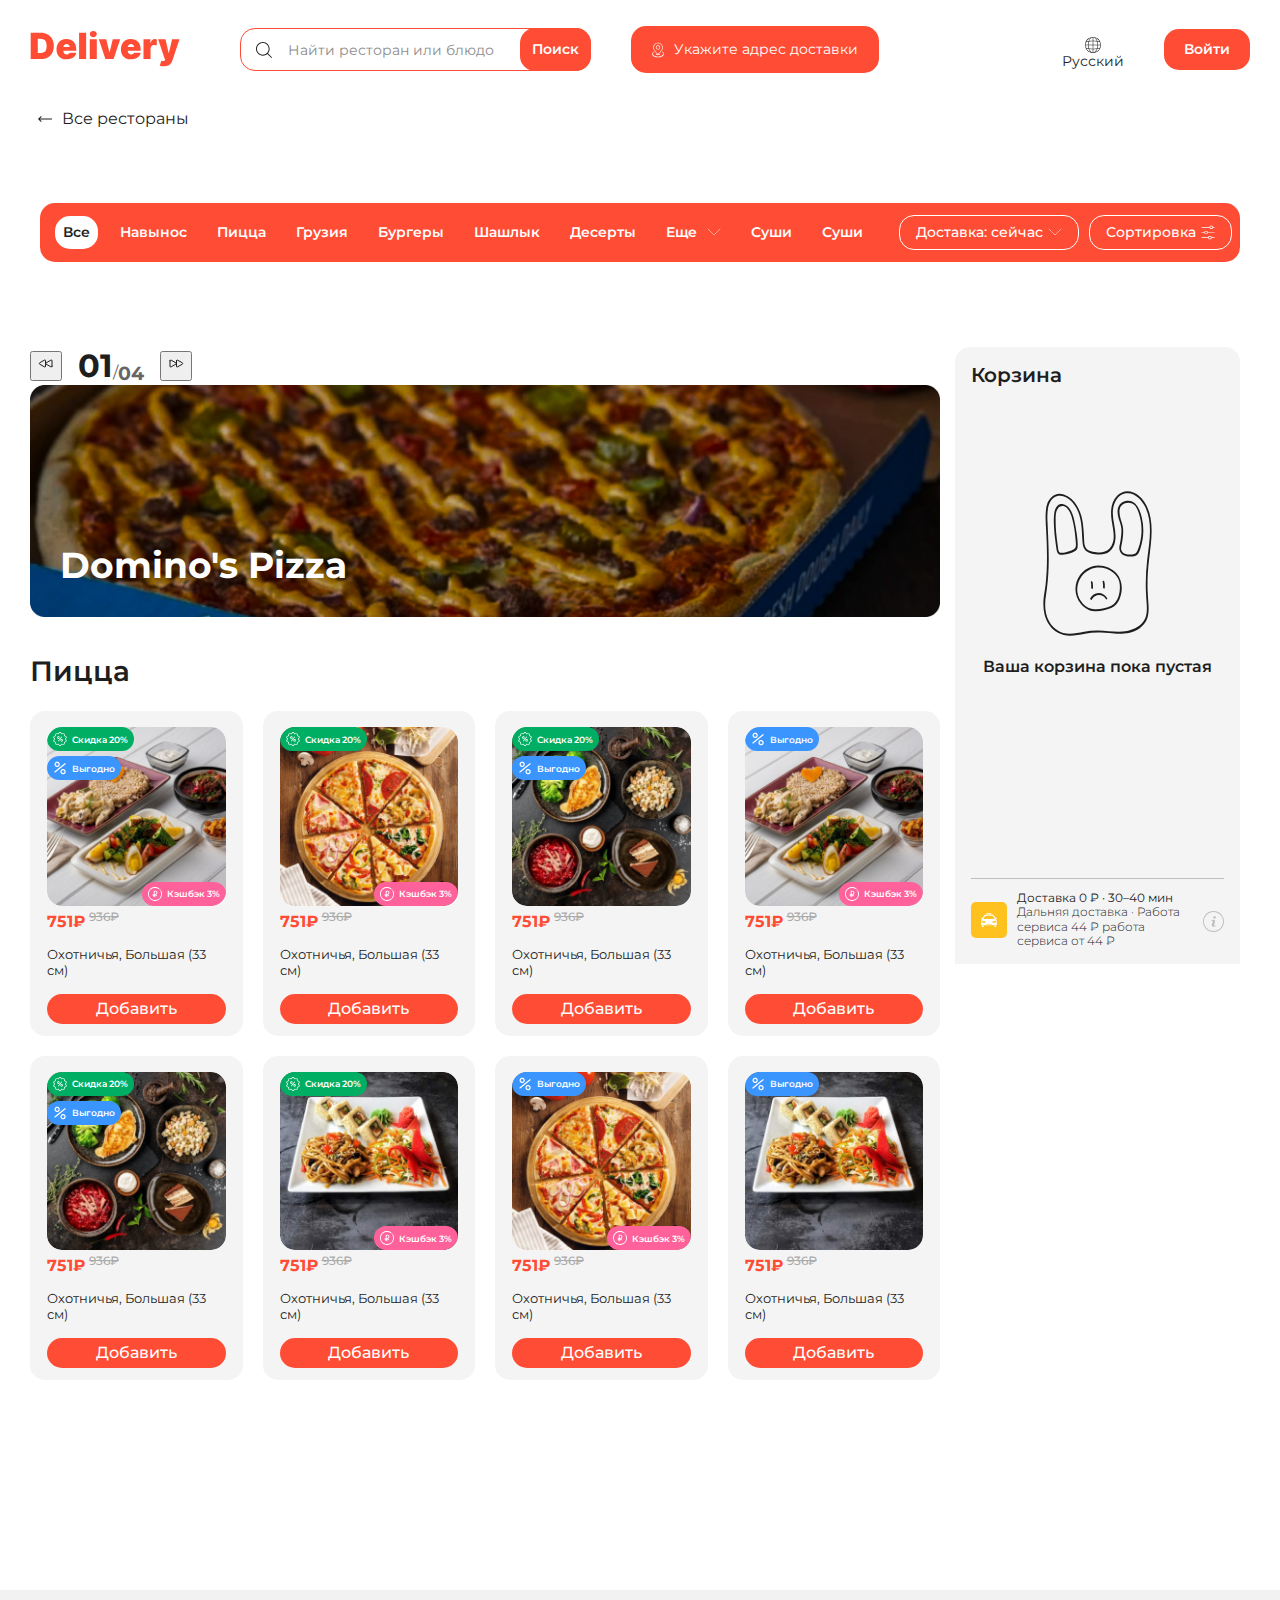
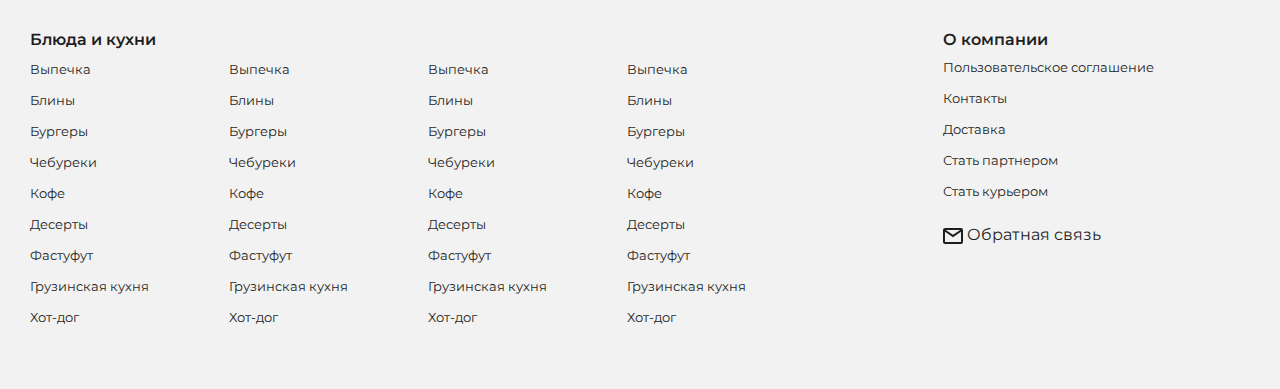
==== products.html @ c87b7723 "initial commit" ====
<!DOCTYPE html>
<html lang="en">

<head>
	<link rel="stylesheet" type="text/css" href="css/normalize.css" media="screen">
	<link rel="stylesheet" type="text/css" href="css/grid.css" media="screen">
	<link rel="stylesheet" type="text/css" href="css/swiper-bundle.min.css" media="screen">
	<link rel="stylesheet" type="text/css" href="css/style.css" media="screen">
	<meta name="viewport" content="width=device-width, initial-scale=1.0">
	<meta charset="UTF-8">
	<title>Delivery</title>
</head>

<body>
	<!-- add-modal start -->
	<div class="add-modal pf">
		<div class="modal-wrap pr">
			<button type="button" class="modal-close pa">
				<img src="./images/clode-modal.svg" alt="">
			</button>
			<div class="df media-modal">
				<!-- modal-left -->
				<div class="modal-left mr15">
					<div class="modal-img">
						<img src="./images/modal-pizza.png" alt="">
					</div>
				</div>
				<!-- modal-right -->
				<div class="modal-right pr">
					<div class="modal-about">
						<h5 class="fw600 fs24">Пицца Четыре сыра</h5>
						<p class="fw400 fs14">Состав: Тесто (20х30 см), сливочный соус, моцарелла, сыр с плесенью,
							чеддер,
							пармезан</p>
					</div>
					<div class="pizza-tools mt15">
						<div class="tool-series">
							<h5 class="fw400 fs14 db mb5 mt15">Размер</h5>
							<div class="tool size-tool df ai-center">
								<button class="fw400 fs14 size-click" type="button">Маленькая</button>
								<button class="fw400 fs14" type="button">Средняя</button>
								<button class="fw400 fs14" type="button">Большая</button>
							</div>
						</div>
						<div class="tool-series dough-series">
							<h5 class="fw400 fs14 db mt15">Тесто</h5>
							<div class="tool dough-tool df ai-center">
								<button class="fw400 fs14 dough-click" type="button">Традиционное</button>
								<button class="fw400 fs14" type="button">Тонкое</button>
							</div>
						</div>
						<div class="modal-price mt15">
							<h5 class="fw400 fs14 db mb5 mt15">Добавить по вкусу</h5>
							<div class="price-tools df jc-between">
								<div class="price-card price-card-click df ai-center jc-center">
									<h6 class="fw400 fs12 tac">Моцарелла</h6>
									<div class="price-count df ai-center jc-between">
										<div class="conunt-number df ai-center jc-between">
											<span class="db ai-center fw400 fs20">&minus;</span> <span
												class="db mr15 ml15 fs12 fw400">2</span> <span class="db ai-center fw400 fs20">&plus;</span>
										</div>
										<h5 class="price fw600 fs14">158₽</h5>
									</div>
								</div>
								<div class="price-card df ai-center jc-center">
									<h6 class="fw400 fs12 tac">Свежая пекинская капуста</h6>
									<h5 class="price fw600 tac fs14">158₽</h5>
								</div>
								<div class="price-card df ai-center jc-center">
									<h6 class="fw400 fs12 tac">Цыпленок</h6>
									<h5 class="price fw600 tac fs14">79₽</h5>
								</div>
								<div class="price-card df ai-center jc-center">
									<h6 class="fw400 fs12 tac">Ветчина</h6>
									<div class="price-count df ai-center jc-between">
										<div class="conunt-number df ai-center jc-between">
											<span class="db ai-center fw400 fs20">&minus;</span> <span
												class="db mr15 ml15 fs12 fw400">2</span> <span class="db ai-center fw400 fs20">&plus;</span>
										</div>
										<h5 class="price fw600 fs14">158₽</h5>
									</div>
								</div>
								<div class="price-card df ai-center jc-center">
									<h6 class="fw400 fs12 tac">Свежая пекинская капуста</h6>
									<h5 class="price fw600 tac fs14">158₽</h5>
								</div>
								<div class="price-card df ai-center jc-center">
									<h6 class="fw400 fs12 tac">Цыпленок</h6>
									<h5 class="price fw600 tac fs14">79₽</h5>
								</div>
								<div class="price-card df ai-center jc-center">
									<h6 class="fw400 fs12 tac">Моцарелла</h6>
									<div class="price-count df ai-center jc-between">
										<div class="conunt-number df ai-center jc-between">
											<span class="db ai-center fw400 fs20">&minus;</span> <span
												class="db mr15 ml15 fs12 fw400">2</span> <span class="db ai-center fw400 fs20">&plus;</span>
										</div>
										<h5 class="price fw600 fs14">158₽</h5>
									</div>
								</div>
								<div class="price-card df ai-center jc-center">
									<h6 class="fw400 fs12 tac">Свежая пекинская капуста</h6>
									<h5 class="price fw600 tac fs14">158₽</h5>
								</div>
								<div class="price-card df ai-center jc-center">
									<h6 class="fw400 fs12 tac">Цыпленок</h6>
									<h5 class="price fw600 tac fs14">79₽</h5>
								</div>
							</div>
						</div>
					</div>
					<!-- modal-bottom -->
					<div class="modal-bottom pf df">
						<div class="modal-bottom-left"></div>
						<div class="modal-bottom-right">
							<div class="modal-bottom-price">
								<h5 class="fw600 mb15 df fs24">751₽ <span class="fw500 fs16 lh20 db">936₽</span></h5>
							</div>
							<div class="modal-bottom-btn df ai-center">
								<button class="fw600 fs16 c-white" type="submit">Добавить</button>
								<div class="modal-bottom-count df ai-center jc-between">
									<span class="db fs20">&minus;</span>
									<span class="fs12 fw500">1</span>
									<span class="fs20 db">&plus;</span>
								</div>
							</div>
						</div>
					</div>
				</div>
			</div>
		</div>
	</div>
	<!-- add-modal end -->
	<div class="wrapper">
		<!-- header start -->
		<header class="header">
			<div class="container">
				<div class="header-inner df ai-center jc-between">
					<div class="header-logo__box df ai-center jc-between">
						<div class="header-logo mr60">
							<a href="#">
								<img src="images/logo.svg" alt="">
							</a>
						</div>

						<div class="header-search pr">
							<img class="search-icon pa" src="images/seacrch-icon.svg" alt="">
							<input type="text" placeholder="Найти ресторан или блюдо">
							<button class="btn">Поиск</button>
						</div>

						<div class="header-location ml40">
							<div class="btn df ai-center">
								<svg width="12" height="16" viewBox="0 0 12 16" fill="none" xmlns="http://www.w3.org/2000/svg">
									<path
										d="M5.21251 12.0625H4.15751C4.07462 12.0625 3.99514 12.0954 3.93653 12.154C3.87793 12.2126 3.84501 12.2921 3.84501 12.375C3.84501 12.4579 3.87793 12.5374 3.93653 12.596C3.99514 12.6546 4.07462 12.6875 4.15751 12.6875H7.8425C7.92538 12.6875 8.00487 12.6546 8.06348 12.596C8.12208 12.5374 8.155 12.4579 8.155 12.375C8.155 12.2921 8.12208 12.2126 8.06348 12.154C8.00487 12.0954 7.92538 12.0625 7.8425 12.0625H6.78751C8.03751 10.855 10.815 7.905 10.815 5.74C10.815 2.955 8.65501 0.6875 6.00001 0.6875C3.34501 0.6875 1.18501 2.955 1.18501 5.75C1.18501 7.905 3.97001 10.855 5.21251 12.0625ZM6.00001 1.3125C8.31001 1.3125 10.19 3.3125 10.19 5.74C10.19 7.8775 6.87251 11.13 6.00001 11.95C5.12751 11.13 1.81001 7.8775 1.81001 5.75C1.81001 3.3 3.69001 1.3125 6.00001 1.3125Z"
										fill="white" />
									<path
										d="M8.155 5.45999C8.155 5.03377 8.02861 4.61713 7.79182 4.26274C7.55502 3.90835 7.21846 3.63214 6.82469 3.46903C6.43091 3.30593 5.99761 3.26325 5.57958 3.3464C5.16155 3.42955 4.77757 3.6348 4.47619 3.93618C4.1748 4.23756 3.96956 4.62154 3.88641 5.03957C3.80326 5.4576 3.84593 5.8909 4.00904 6.28468C4.17215 6.67845 4.44836 7.01502 4.80275 7.25181C5.15714 7.48861 5.57378 7.61499 6 7.61499C6.57134 7.61433 7.11909 7.38708 7.52309 6.98308C7.92708 6.57908 8.15434 6.03133 8.155 5.45999ZM4.47 5.45999C4.47198 5.15782 4.56339 4.863 4.7327 4.61271C4.90202 4.36242 5.14165 4.16788 5.42139 4.05361C5.70113 3.93934 6.00844 3.91046 6.30457 3.97062C6.6007 4.03078 6.87239 4.17728 7.08536 4.39165C7.29834 4.60602 7.44306 4.87865 7.50129 5.17516C7.55952 5.47168 7.52865 5.7788 7.41256 6.05779C7.29647 6.33677 7.10036 6.57514 6.84898 6.74282C6.59759 6.9105 6.30218 6.99999 6 6.99999C5.79833 6.99967 5.5987 6.95954 5.41257 6.88191C5.22644 6.80428 5.05746 6.69067 4.91532 6.5476C4.77318 6.40453 4.66068 6.23482 4.58426 6.04818C4.50784 5.86155 4.46901 5.66166 4.47 5.45999Z"
										fill="white" />
									<path
										d="M10.66 9.75C10.5934 9.70722 10.5131 9.6913 10.4352 9.70544C10.3574 9.71959 10.2878 9.76275 10.2405 9.82621C10.1932 9.88968 10.1718 9.96871 10.1805 10.0474C10.1892 10.126 10.2275 10.1984 10.2875 10.25C10.74 10.585 11.2875 11.14 11.2875 11.8725C11.2875 13.3975 8.87 14.6875 6.0075 14.6875C3.145 14.6875 0.720004 13.3975 0.720004 11.8725C0.720004 11.14 1.26 10.585 1.72 10.25C1.78004 10.1984 1.81829 10.126 1.82701 10.0474C1.83574 9.96871 1.8143 9.88968 1.76702 9.82621C1.71974 9.76275 1.65014 9.71959 1.57228 9.70544C1.49442 9.6913 1.41408 9.70722 1.3475 9.75C0.532504 10.3525 0.0975037 11.0875 0.0975037 11.875C0.0975037 13.805 2.69 15.315 6.0025 15.315C9.315 15.315 11.9075 13.815 11.9075 11.875C11.905 11.085 11.475 10.35 10.66 9.75Z"
										fill="white" />
								</svg>
								<span class="ml10 fw400 fs14">Укажите адрес <span
										class="media-hide__text-location">доставки</span></span>
							</div>
						</div>
					</div>

					<div class="df ai-center">
						<div class="header-language mr40 pr">
							<div class="default-lagnuage tac">
								<img class="global-icon" src="images/global-icon.svg" alt="">
								<p class="fs14 fw400 media-hide__text">Русский</p>
							</div>
							<div class="header-language__box dn pa">
								<ul>
									<li class="fs14 fw400 df ai-center jc-between">
										Русский
										<img class="hide-language__icon active" src="images/check.svg" alt="">
									</li>
									<li class="fs14 fw400 df ai-center jc-between">
										English
										<img class="hide-language__icon" src="images/check.svg" alt="">
									</li>
									<li class="fs14 fw400 df ai-center jc-between">
										Français
										<img class="hide-language__icon" src="images/check.svg" alt="">
									</li>
									<li class="fs14 fw400 df ai-center jc-between">
										қазақ
										<img class="hide-language__icon" src="images/check.svg" alt="">
									</li>
								</ul>
							</div>
						</div>

						<div class="header-contact">
							<a class="btn" href="#">Войти</a>
						</div>
					</div>
				</div>
			</div>

			<div class="menu">
				<div class="container">
					<div class="menu-icons df ai-center jc-between">
						<a class="menu-icons__icon tac" href="#">
							<img src="images/home-icon.svg" alt="">
							<span class="fw600 fs10 db c-white mt10">Главная</span>
						</a>
						<a class="menu-icons__icon tac" href="#">
							<img src="images/restauran-icon.svg" alt="">
							<span class="fw600 fs10 db c-white mt10">Рестораны</span>
						</a>
						<a class="menu-icons__icon tac" href="#">
							<img src="images/cart-icon.svg" alt="">
							<span class="fw600 fs10 db c-white mt10">Корзина</span>
						</a>
						<a class="menu-icons__icon tac" href="#">
							<img src="images/user-icon.svg" alt="">
							<span class="fw600 fs10 db c-white mt10">Профиль</span>
						</a>
					</div>
				</div>
			</div>
		</header>
		<!-- header end -->

		<!-- main start -->
		<main class="main">
			<div class="container">
				<!-- product series start -->
				<div class="back-btn__box mb15">
					<button class="back-btn fw400 fs16 df ai-center">
						<svg class="mr10" width="14" height="6" viewBox="0 0 14 6" fill="none" xmlns="http://www.w3.org/2000/svg">
							<path d="M3 0L0 3L3 6L3.707 5.293L1.914 3.5H14V2.5H1.914L3.707 0.707L3 0Z" fill="#1E1E1E" />
						</svg>
						Все рестораны
					</button>
				</div>

				<section class="sorting-bar">
					<div class="container">
						<div class="sorting-bar__content df ai-center jc-between">
							<ul class="df">
								<li>
									<a class="sorting-bar__link fs14 fw600 c-white sorting-active" href="#">Все</a>
								</li>
								<li>
									<a class="sorting-bar__link fs14 fw600 c-white" href="#">Навынос</a>
								</li>
								<li>
									<a class="sorting-bar__link fs14 media-hide__text3 fw600 c-white" href="#">Пицца</a>
								</li>
								<li>
									<a class="sorting-bar__link fs14 media-hide__text3 fw600 c-white" href="#">Грузия</a>
								</li>
								<li>
									<a class="sorting-bar__link fs14 media-hide__text2 fw600 c-white" href="#">Бургеры</a>
								</li>
								<li>
									<a class="sorting-bar__link fs14 media-hide__text2 fw600 c-white" href="#">Шашлык</a>
								</li>
								<li>
									<a class="sorting-bar__link fs14 media-hide__text1 fw600 c-white" href="#">Десерты</a>
								</li>
								<li>
									<a class="sorting-bar__link fs14 fw600 c-white df ai-center" href="#">
										Еще
										<svg class="ml10" width="14" height="8" viewBox="0 0 14 8" fill="none" xmlns="http://www.w3.org/2000/svg">
											<path d="M1 1L7 7L13 1" stroke="white" stroke-width="0.5" stroke-linecap="round" />
										</svg>
									</a>
				
								</li>
								<li>
									<a class="sorting-bar__link fs14 media-hide__text1 fw600 c-white" href="#">Суши</a>
								</li>
								<li>
									<a class="sorting-bar__link fs14 media-hide__text1 fw600 c-white" href="#">Суши</a>
								</li>
							</ul>
							<div class="df jc-between">
								<div class="pr">
									<div class="select-box df ai-center">
										<h4 class="mr5 fs14 fw500 c-white">Доставка: <span class="select-tme media-hide__time">сейчас</span>
										</h4>
										<svg width="14" height="8" viewBox="0 0 14 8" fill="none" xmlns="http://www.w3.org/2000/svg">
											<path d="M1 1L7 7L13 1" stroke="white" stroke-width="0.5" stroke-linecap="round" />
										</svg>
									</div>
									<div class="select-box__items pa dn">
										<div class="select-box__items-header btn df">
											<button class="select-box__btn active-btn">Сегодня</button>
											<button class="select-box__btn ml15">Завтра</button>
										</div>
										<div class="select-box__items-info mt15">
											<div class="select-box__list df ai-center jc-between">
												<span class="fs14 fw400">Сейчас</span>
												<img src="images/check.svg" alt="">
											</div>
											<div class="select-box__list df ai-center jc-between">
												<span class="fs14 fw400">14:00</span>
											</div>
											<div class="select-box__list df ai-center jc-between">
												<span class="fs14 fw400">15:00</span>
											</div>
											<div class="select-box__list df ai-center jc-between">
												<span class="fs14 fw400">16:00</span>
											</div>
											<div class="select-box__list df ai-center jc-between">
												<span class="fs14 fw400">17:00</span>
											</div>
											<div class="select-box__list df ai-center jc-between">
												<span class="fs14 fw400">18:00</span>
											</div>
											<div class="select-box__list df ai-center jc-between">
												<span class="fs14 fw400">19:00</span>
											</div>
											<div class="select-box__list df ai-center jc-between">
												<span class="fs14 fw400">20:00</span>
											</div>
										</div>
									</div>
								</div>
								<div class="pr">
									<div class="setting-box df ai-center ml10">
										<h4 class="mr5 fs14 fw500 c-white media-hide__text-setting">Сортировка</h4>
										<svg width="14" height="15" viewBox="0 0 14 15" fill="none" xmlns="http://www.w3.org/2000/svg">
											<path
												d="M0.625603 2.7H8.6V3.02C8.6 3.27461 8.70115 3.51879 8.88118 3.69882C9.06122 3.87886 9.3054 3.98 9.56 3.98H10.84C11.0946 3.98 11.3388 3.87886 11.5188 3.69882C11.6989 3.51879 11.8 3.27461 11.8 3.02V2.7H13.2912C13.3761 2.7 13.4575 2.66628 13.5175 2.60627C13.5775 2.54626 13.6112 2.46487 13.6112 2.38C13.6112 2.29513 13.5775 2.21374 13.5175 2.15372C13.4575 2.09371 13.3761 2.06 13.2912 2.06H11.8V1.74C11.8 1.48539 11.6989 1.24121 11.5188 1.06118C11.3388 0.881141 11.0946 0.779999 10.84 0.779999H9.56C9.3054 0.779999 9.06122 0.881141 8.88118 1.06118C8.70115 1.24121 8.6 1.48539 8.6 1.74V2.06H0.625603C0.540734 2.06 0.459341 2.09371 0.399329 2.15372C0.339317 2.21374 0.305603 2.29513 0.305603 2.38C0.305603 2.46487 0.339317 2.54626 0.399329 2.60627C0.459341 2.66628 0.540734 2.7 0.625603 2.7ZM9.24 1.74C9.24 1.65513 9.27372 1.57374 9.33373 1.51372C9.39374 1.45371 9.47513 1.42 9.56 1.42H10.84C10.9249 1.42 11.0063 1.45371 11.0663 1.51372C11.1263 1.57374 11.16 1.65513 11.16 1.74V3.02C11.16 3.10487 11.1263 3.18626 11.0663 3.24627C11.0063 3.30628 10.9249 3.34 10.84 3.34H9.56C9.47513 3.34 9.39374 3.30628 9.33373 3.24627C9.27372 3.18626 9.24 3.10487 9.24 3.02V1.74ZM13.336 12.3H10.52V11.98C10.52 11.7254 10.4189 11.4812 10.2388 11.3012C10.0588 11.1211 9.81461 11.02 9.56 11.02H8.28C8.02539 11.02 7.78122 11.1211 7.60118 11.3012C7.42115 11.4812 7.32 11.7254 7.32 11.98V12.3H0.632003C0.547134 12.3 0.465741 12.3337 0.405729 12.3937C0.345717 12.4537 0.312003 12.5351 0.312003 12.62C0.312003 12.7049 0.345717 12.7863 0.405729 12.8463C0.465741 12.9063 0.547134 12.94 0.632003 12.94H7.32V13.26C7.32 13.5146 7.42115 13.7588 7.60118 13.9388C7.78122 14.1189 8.02539 14.22 8.28 14.22H9.56C9.81461 14.22 10.0588 14.1189 10.2388 13.9388C10.4189 13.7588 10.52 13.5146 10.52 13.26V12.94H13.336C13.4209 12.94 13.5023 12.9063 13.5623 12.8463C13.6223 12.7863 13.656 12.7049 13.656 12.62C13.656 12.5351 13.6223 12.4537 13.5623 12.3937C13.5023 12.3337 13.4209 12.3 13.336 12.3ZM9.88 13.26C9.88 13.3449 9.84629 13.4263 9.78628 13.4863C9.72627 13.5463 9.64487 13.58 9.56 13.58H8.28C8.19513 13.58 8.11374 13.5463 8.05373 13.4863C7.99372 13.4263 7.96 13.3449 7.96 13.26V11.98C7.96 11.8951 7.99372 11.8137 8.05373 11.7537C8.11374 11.6937 8.19513 11.66 8.28 11.66H9.56C9.64487 11.66 9.72627 11.6937 9.78628 11.7537C9.84629 11.8137 9.88 11.8951 9.88 11.98V13.26ZM4.44 9.1H5.72C5.97461 9.1 6.21879 8.99886 6.39883 8.81882C6.57886 8.63879 6.68 8.39461 6.68 8.14V7.82H13.368C13.4529 7.82 13.5343 7.78628 13.5943 7.72627C13.6543 7.66626 13.688 7.58487 13.688 7.5C13.688 7.41513 13.6543 7.33374 13.5943 7.27372C13.5343 7.21371 13.4529 7.18 13.368 7.18H6.68V6.86C6.68 6.60539 6.57886 6.36121 6.39883 6.18118C6.21879 6.00114 5.97461 5.9 5.72 5.9H4.44C4.1854 5.9 3.94122 6.00114 3.76118 6.18118C3.58115 6.36121 3.48 6.60539 3.48 6.86V7.18H0.664003C0.579134 7.18 0.497741 7.21371 0.437729 7.27372C0.377717 7.33374 0.344003 7.41513 0.344003 7.5C0.344003 7.58487 0.377717 7.66626 0.437729 7.72627C0.497741 7.78628 0.579134 7.82 0.664003 7.82H3.48V8.14C3.48 8.39461 3.58115 8.63879 3.76118 8.81882C3.94122 8.99886 4.1854 9.1 4.44 9.1ZM4.12 6.86C4.12 6.77513 4.15372 6.69374 4.21373 6.63372C4.27374 6.57371 4.35513 6.54 4.44 6.54H5.72C5.80487 6.54 5.88627 6.57371 5.94628 6.63372C6.00629 6.69374 6.04 6.77513 6.04 6.86V8.14C6.04 8.22487 6.00629 8.30626 5.94628 8.36627C5.88627 8.42628 5.80487 8.46 5.72 8.46H4.44C4.35513 8.46 4.27374 8.42628 4.21373 8.36627C4.15372 8.30626 4.12 8.22487 4.12 8.14V6.86Z"
												fill="white" />
										</svg>
									</div>
									<div class="setting-box__items pa tal dn">
										<h4 class="fs14 fw600">Сначала показать</h4>
				
										<div class="setting-box__item df ai-center mt15">
											<input type="radio" name="radio" id="one">
											<label class="ml10 fs14 fw400" for="one">Доверюсь вам</label>
										</div>
										<div class="setting-box__item df ai-center">
											<input type="radio" name="radio" id="two">
											<label class="ml10 fs14 fw400" for="two">С высоким рейтингом</label>
										</div>
										<div class="setting-box__item df ai-center">
											<input type="radio" name="radio" id="three">
											<label class="ml10 fs14 fw400" for="three">Недорогие</label>
										</div>
										<div class="setting-box__item df ai-center">
											<input type="radio" name="radio" id="four">
											<label class="ml10 fs14 fw400" for="four">Дорогие</label>
										</div>
										<div class="setting-box__item df ai-center">
											<input type="radio" name="radio" id="five">
											<label class="ml10 fs14 fw400" for="five">Быстрые</label>
										</div>
									</div>
								</div>
							</div>
						</div>
					</div>
				</section>

				<section class="product pr">
					<div class="row">
						<!-- product-left sewries -->
						<div class="col-lg-9 col-xl-9 col-md-9 col-sm-9 col-xs-12">
							<!-- domin start -->
							<div class="slider domin">
								<div class="slider-buttons">
									<button class="prev-btn">
										<svg xmlns="http://www.w3.org/2000/svg" fill="none" width="16px" height="16px" viewBox="0 0 24 24" stroke-width="1.5" stroke="currentColor"
											class="w-6 h-6">
											<path stroke-linecap="round" stroke-linejoin="round"
												d="M21 16.811c0 .864-.933 1.405-1.683.977l-7.108-4.062a1.125 1.125 0 010-1.953l7.108-4.062A1.125 1.125 0 0121 8.688v8.123zM11.25 16.811c0 .864-.933 1.405-1.683.977l-7.108-4.062a1.125 1.125 0 010-1.953L9.567 7.71a1.125 1.125 0 011.683.977v8.123z" />
										</svg>
									</button>
									<div class="count">
										<h1 class="current">1</h1>
										<span>/</span>
										<h3 class="total">4</h3>
									</div>
									<button class="next-btn">
										<svg xmlns="http://www.w3.org/2000/svg" fill="none" width="16px" height="16px" viewBox="0 0 24 24" stroke-width="1.5" stroke="currentColor"
											class="w-6 h-6">
											<path stroke-linecap="round" stroke-linejoin="round"
												d="M3 8.688c0-.864.933-1.405 1.683-.977l7.108 4.062a1.125 1.125 0 010 1.953l-7.108 4.062A1.125 1.125 0 013 16.81V8.688zM12.75 8.688c0-.864.933-1.405 1.683-.977l7.108 4.062a1.125 1.125 0 010 1.953l-7.108 4.062a1.125 1.125 0 01-1.683-.977V8.688z" />
										</svg>
									</button>
								</div>
								<div class="slider-wrapper">
									<div class="slider-slide">
										<div class="slider-img">
											<img src="images/domin-bg.png" alt="">
											<div class="slider-info">
												<div class="domin-title">
													<h4 class="c-white">Domino's Pizza</h4>
												</div>
											</div>
										</div>
									</div>
									<div class="slider-slide">
										<div class="slider-img">
											<img src="images/offer-img3.png" alt="">
											<div class="slider-info">
												<div class="domin-title">
													<h4 class="c-white">Domino's Pizza</h4>
												</div>
											</div>
										</div>
									</div>
									<div class="slider-slide">
										<div class="slider-img">
											<img src="images/pizza-card-3.png" alt="">
											<div class="slider-info">
												<div class="domin-title">
													<h4 class="c-white">Domino's Pizza</h4>
												</div>
											</div>
										</div>
									</div>
									<div class="slider-slide">
										<div class="slider-img">
											<img src="images/pizza-card-6.png" alt="">
											<div class="slider-info">
												<div class="domin-title">
													<h4 class="c-white">Domino's Pizza</h4>
												</div>
											</div>
										</div>
									</div>
								</div>
							</div>
						</div>
						<div class="product-left col-lg-9 col-xl-9 col-md-9 col-sm-9 col-xs-9">
							<!-- domin end -->
							<div class="row mb25">
								<div class="col-lg-12">
									<div class="title">
										<h1 class="title-text">Пицца</h1>
									</div>
								</div>
							</div>

							<!-- pizza series start -->
							<section class="pizza mb40">
								<div class="row">
									<div class="col-lg-3 col-md-4 col-sm-4 col-xs-6 col-6 mb20">
										<div class="pizza-card">
											<div class="pizza-card-img pr">
												<div class="discount pa">
													<div class="discount-series mb5 discount-series-1 df ai-center">
														<div class="series-icon mr5 df ai-center">
															<img src="./images/discount-icon.svg" alt="">
														</div>
														<p class="fw600 c-white">Скидка 20%</p>
													</div>
													<div class="discount-series discount-series-2 df ai-center">
														<div class="series-icon mr5 df ai-center">
															<img src="./images/icon-foiz.svg" alt="">
														</div>
														<p class="fw600 c-white">Выгодно</p>
													</div>
												</div>
												<div class="cashback df ai-center pa">
													<div class="series-icon mr5 df ai-center">
														<img src="./images/icon-rubl.svg" alt="">
													</div>
													<p class="fw600 c-white">Кэшбэк 3%</p>
												</div>
												<img src="./images/pizza-card-4.png" alt="">
											</div>
											<div class="pizza-card-about">
												<div class="price mt5">
													<h6 class="lh20 df ai-center">751₽ <span class="fw500 fs12 db">936₽</span></h6>
												</div>
												<h6 class="fw400 lh16">Охотничья, Большая (33 см)</h6>
												<button type="button" class="purchase fw500 c-white">Добавить</button>
											</div>
										</div>
									</div>
									<div class="col-lg-3 col-md-4 col-sm-4 col-xs-6 col-6 mb20">
										<div class="pizza-card">
											<div class="pizza-card-img pr">
												<div class="discount pa">
													<div class="discount-series mb5 discount-series-1 df ai-center">
														<div class="series-icon mr5 df ai-center">
															<img src="./images/discount-icon.svg" alt="">
														</div>
														<p class="fw600 c-white">Скидка 20%</p>
													</div>
												</div>
												<div class="cashback df ai-center pa">
													<div class="series-icon mr5 df ai-center">
														<img src="./images/icon-rubl.svg" alt="">
													</div>
													<p class="fw600 c-white">Кэшбэк 3%</p>
												</div>
												<img src="./images/pizza-card-7.png" alt="">
											</div>
											<div class="pizza-card-about">
												<div class="price mt5">
													<h6 class="lh20 df ai-center">751₽ <span class="fw500 fs12 db">936₽</span></h6>
												</div>
												<h6 class="fw400 lh16">Охотничья, Большая (33 см)</h6>
												<button type="button" class="purchase fw500 c-white">Добавить</button>
											</div>
										</div>
									</div>
									<div class="col-lg-3 col-md-4 col-sm-4 col-xs-6 col-6 mb20">
										<div class="pizza-card">
											<div class="pizza-card-img pr">
												<div class="discount pa">
													<div class="discount-series mb5 discount-series-1 df ai-center">
														<div class="series-icon mr5 df ai-center">
															<img src="./images/discount-icon.svg" alt="">
														</div>
														<p class="fw600 c-white">Скидка 20%</p>
													</div>
													<div class="discount-series discount-series-2 df ai-center">
														<div class="series-icon mr5 df ai-center">
															<img src="./images/icon-foiz.svg" alt="">
														</div>
														<p class="fw600 c-white">Выгодно</p>
													</div>
												</div>
												<img src="./images/pizza-card-3.png" alt="">
											</div>
											<div class="pizza-card-about">
												<div class="price mt5">
													<h6 class="lh20 df ai-center">751₽ <span class="fw500 fs12 db">936₽</span></h6>
												</div>
												<h6 class="fw400 lh16">Охотничья, Большая (33 см)</h6>
												<button type="button" class="fw500 purchase c-white">Добавить</button>
											</div>
										</div>
									</div>
									<div class="col-lg-3 col-md-4 col-sm-4 col-xs-6 col-6 mb20">
										<div class="pizza-card">
											<div class="pizza-card-img pr">
												<div class="discount pa">
													<div class="discount-series discount-series-2 df ai-center">
														<div class="series-icon mr5 df ai-center">
															<img src="./images/icon-foiz.svg" alt="">
														</div>
														<p class="fw600 c-white">Выгодно</p>
													</div>
												</div>
												<div class="cashback df ai-center pa">
													<div class="series-icon mr5 df ai-center">
														<img src="./images/icon-rubl.svg" alt="">
													</div>
													<p class="fw600 c-white">Кэшбэк 3%</p>
												</div>
												<img src="./images/pizza-card-4.png" alt="">
											</div>
											<div class="pizza-card-about">
												<div class="price mt5">
													<h6 class="lh20 df ai-center">751₽ <span class="fw500 fs12 db">936₽</span></h6>
												</div>
												<h6 class="fw400 lh16">Охотничья, Большая (33 см)</h6>
												<button type="button" class="fw500 purchase c-white">Добавить</button>
											</div>
										</div>
									</div>
									<div class="col-lg-3 col-md-4 col-sm-4 col-xs-6 col-6 mb20">
										<div class="pizza-card">
											<div class="pizza-card-img pr">
												<div class="discount pa">
													<div class="discount-series mb5 discount-series-1 df ai-center">
														<div class="series-icon mr5 df ai-center">
															<img src="./images/discount-icon.svg" alt="">
														</div>
														<p class="fw600 c-white">Скидка 20%</p>
													</div>
													<div class="discount-series discount-series-2 df ai-center">
														<div class="series-icon mr5 df ai-center">
															<img src="./images/icon-foiz.svg" alt="">
														</div>
														<p class="fw600 c-white">Выгодно</p>
													</div>
												</div>
												<img src="./images/pizza-card-3.png" alt="">
											</div>
											<div class="pizza-card-about">
												<div class="price mt5">
													<h6 class="lh20 df ai-center">751₽ <span class="fw500 fs12 db">936₽</span></h6>
												</div>
												<h6 class="fw400 lh16">Охотничья, Большая (33 см)</h6>
												<button type="button" class="fw500 purchase c-white">Добавить</button>
											</div>
										</div>
									</div>
									<div class="col-lg-3 col-md-4 col-sm-4 col-xs-6 col-6 mb20">
										<div class="pizza-card">
											<div class="pizza-card-img pr">
												<div class="discount pa">
													<div class="discount-series mb5 discount-series-1 df ai-center">
														<div class="series-icon mr5 df ai-center">
															<img src="./images/discount-icon.svg" alt="">
														</div>
														<p class="fw600 c-white">Скидка 20%</p>
													</div>
												</div>
												<div class="cashback df ai-center pa">
													<div class="series-icon mr5 df ai-center">
														<img src="./images/icon-rubl.svg" alt="">
													</div>
													<p class="fw600 c-white">Кэшбэк 3%</p>
												</div>
												<img src="./images/pizza-card-6.png" alt="">
											</div>
											<div class="pizza-card-about">
												<div class="price mt5">
													<h6 class="lh20 df ai-center">751₽ <span class="fw500 fs12 db">936₽</span></h6>
												</div>
												<h6 class="fw400 lh16">Охотничья, Большая (33 см)</h6>
												<button type="button" class="fw500 purchase c-white">Добавить</button>
											</div>
										</div>
									</div>
									<div class="col-lg-3 col-md-4 col-sm-4 col-xs-6 col-6 mb20">
										<div class="pizza-card">
											<div class="pizza-card-img pr">
												<div class="discount pa">
													<div class="discount-series discount-series-2 df ai-center">
														<div class="series-icon mr5 df ai-center">
															<img src="./images/icon-foiz.svg" alt="">
														</div>
														<p class="fw600 c-white">Выгодно</p>
													</div>
												</div>
												<div class="cashback df ai-center pa">
													<div class="series-icon mr5 df ai-center">
														<img src="./images/icon-rubl.svg" alt="">
													</div>
													<p class="fw600 c-white">Кэшбэк 3%</p>
												</div>
												<img src="./images/pizza-card-7.png" alt="">
											</div>
											<div class="pizza-card-about">
												<div class="price mt5">
													<h6 class="lh20 df ai-center">751₽ <span class="fw500 fs12 db">936₽</span></h6>
												</div>
												<h6 class="fw400 lh16">Охотничья, Большая (33 см)</h6>
												<button type="button" class="fw500 purchase c-white">Добавить</button>
											</div>
										</div>
									</div>
									<div class="col-lg-3 col-md-4 col-sm-4 col-xs-6 col-6 mb20">
										<div class="pizza-card">
											<div class="pizza-card-img pr">
												<div class="discount pa">
													<div class="discount-series discount-series-2 df ai-center">
														<div class="series-icon mr5 df ai-center">
															<img src="./images/icon-foiz.svg" alt="">
														</div>
														<p class="fw600 c-white">Выгодно</p>
													</div>
												</div>
												<img src="./images/pizza-card-6.png" alt="">
											</div>
											<div class="pizza-card-about">
												<div class="price mt5">
													<h6 class="lh20 df ai-center">751₽ <span class="fw500 fs12 db">936₽</span></h6>
												</div>
												<h6 class="fw400 lh16">Охотничья, Большая (33 см)</h6>
												<button type="button" class="fw500 purchase c-white">Добавить</button>
											</div>
										</div>
									</div>
								</div>
							</section>
							<!-- pizza series end -->
							<!-- pizza series end -->
						</div>
						<!-- product-right -->
						<div class="product-right pa col-lg-3 col-xl-3 col-md-3 col-sm-3 col-xs-3">
							<div class="basket">
								<h6 class="basket-title fw600 fs20 lh24">
									Корзина
								</h6>
								<div class="basket-about tac">
									<div class="empty">
										<img src="./images/icon-empty.svg" alt="">
									</div>
									<p class="fw600 fs16 mt15 lh20">Ваша корзина пока пустая</p>
								</div>
								<!-- basket-bottom -->
								<div class="basket-bottom">
									<div class="basket-bottom-series df ai-center jc-between">
										<div class="series mr10">
											<div class="car">
												<img src="./images/icon-basket-bottom.svg" alt="">
											</div>
										</div>
										<div class="series">
											<h6 class="fw400 fs12 lh13">Доставка 0 ₽ · 30–40 мин</h6>
											<h6 class="fw300 fs12 lh12">Дальняя доставка · Работа сервиса 44 ₽
												работа сервиса от 44 ₽</h6>
										</div>
										<div class="series ml20">
											<div class="info">
												<img src="./images/icon-info-2.svg" alt="">
											</div>
										</div>
									</div>
								</div>
							</div>
						</div>
					</div>
				</section>
				<!-- product series end -->
			</div>
		</main>
		<!-- main end -->

		<!-- footer-series start -->
		<footer class="footer df ai-center">
			<div class="container">
				<div class="footer-wrap">
					<div class="mb20 footer-left">
						<h6 class="fs16 fw600 footer_link_title_button">
							Блюда и кухни
							<span><img src="./images/bottom-arow-2.svg" alt=""></span>
						</h6>
						<div class="df media-footer">
							<ul class="footer-series series-1">
								<li><a href="#">Выпечка</a></li>
								<li><a href="#">Блины</a></li>
								<li><a href="#">Бургеры</a></li>
								<li><a href="#">Чебуреки</a></li>
								<li><a href="#">Кофе</a></li>
								<li><a href="#">Десерты</a></li>
								<li><a href="#">Фастуфут</a></li>
								<li><a href="#">Грузинская кухня</a></li>
								<li><a href="#">Хот-дог</a></li>
							</ul>
							<ul class="footer-series series-2">
								<li><a href="#">Выпечка</a></li>
								<li><a href="#">Блины</a></li>
								<li><a href="#">Бургеры</a></li>
								<li><a href="#">Чебуреки</a></li>
								<li><a href="#">Кофе</a></li>
								<li><a href="#">Десерты</a></li>
								<li><a href="#">Фастуфут</a></li>
								<li><a href="#">Грузинская кухня</a></li>
								<li><a href="#">Хот-дог</a></li>
							</ul>
							<ul class="footer-series series-3">
								<li><a href="#">Выпечка</a></li>
								<li><a href="#">Блины</a></li>
								<li><a href="#">Бургеры</a></li>
								<li><a href="#">Чебуреки</a></li>
								<li><a href="#">Кофе</a></li>
								<li><a href="#">Десерты</a></li>
								<li><a href="#">Фастуфут</a></li>
								<li><a href="#">Грузинская кухня</a></li>
								<li><a href="#">Хот-дог</a></li>
							</ul>
							<ul class="footer-series series-4">
								<li><a href="#">Выпечка</a></li>
								<li><a href="#">Блины</a></li>
								<li><a href="#">Бургеры</a></li>
								<li><a href="#">Чебуреки</a></li>
								<li><a href="#">Кофе</a></li>
								<li><a href="#">Десерты</a></li>
								<li><a href="#">Фастуфут</a></li>
								<li><a href="#">Грузинская кухня</a></li>
								<li><a href="#">Хот-дог</a></li>
							</ul>
						</div>
					</div>
					<div class="footer-right">
						<div class="mb20">
							<h6 class="fs16 footer-series-title df fw600 mb5">О компании <span><img src="./images/bottom-arow-2.svg"
										alt=""></span></h6>
							<ul class="footer-series series-5">
								<li><a href="#">Пользовательское соглашение</a></li>
								<li><a href="#">Контакты</a></li>
								<li><a href="#">Доставка</a></li>
								<li><a href="#">Стать партнером</a></li>
								<li><a href="#">Стать курьером</a></li>
							</ul>
						</div>
						<a href="#"><span><img src="./images/icon-email.svg" alt=""></span> Обратная связь</a>
					</div>
				</div>
			</div>
		</footer>
		<!-- footer-series end -->

	</div>
	<!-- script section -->
	<script src="js/swiper-bundle.min.js"></script>
	<script src="js/script.js"></script>

</body>

</html>
---- css/grid.css ----
/*
Инструкция.
За базу взята 12-колоночная сетка bootstrap  дополнена типовыми классами.
.col-{1-12} - ширина колонки 100%/х
.of-{1-12} - отступ колонки от левого края 100%/х
.or-{1-12} - сортировка блоков

классы .col-{1-12}, .of-{1-12}, .or-{1-12} имеют аналогичные адаптивные классы:
.col-xs-{1-12}, .of-xs-{1-12}, .or-xs-{1-12}
.col-sm-{1-12}, .of-sm-{1-12}, .or-sm-{1-12}
.col-md-{1-12}, .of-md-{1-12}, .or-md-{1-12}
.col-lg-{1-12}, .of-lg-{1-12}, .or-lg-{1-12}
.col-xl-{1-12}, .of-xl-{1-12}, .or-xl-{1-12}

Есть вспомогательные классы (все они имеют вспомогательные адаптивные по типу {xs/sm/md/lg/xl}-{className}):
Внутренние отступы (padding)
.p*
.pt*
.pb*
.pl*
.pt*
Внешние отступы (margin)
.m*
.mt*
.mb*
.ml*
.mt*
Размер шрифта (font-size)
.fs*
Жирность шрифта (font-weight)
.fw*
Выравнивание шрифта (text-align)
.ta{l/c/r/j}
Тип элемента (display)
.d{n/i/b/f}
Позиционирование (position)
.p{s/a/r/f}
Межстрочный интервал (line-height)
.lh*
Выравнивание блока (float)
.f{n/l/r}

Так же есть дополнительные классы, без адаптивных копий.
.ai-start, .ai-end, .ai-center, .ai-baseline, .ai-stretch, 
.ac-start, .ac-end, .ac-center, .ac-between, .ac-around, .ac-stretch, 
.jc-start, .jc-end, .jc-center, .jc-between, .jc-around


Задача максимально использовать данные классы.
Если в html у элементов будет хоть 10 классов - это нормально.


вместо написания своего css:
.primary-btn {
  font-weight: 900;
  font-size: 18px;
  padding: 20px;
  border-radius: 10px;
  border: solid 2px;
}
Вы должны просто указать набор классов:
class="fw900 fs18 p20 br10 b2"

Внимание!!!!
Гриды использовать неприемлемо.
свойство gap так же недопустимо.
Все что касается гридов - недопустимо.

*/

html {
	font-family: sans-serif;
	-ms-text-size-adjust: 100%;
	-webkit-text-size-adjust: 100%;
}

body {
	overflow-x: hidden;
	margin: 0;
	line-height: 1.5;
	font-family: Montserrat;
}

a {
	background-color: transparent;
	color: inherit;
}

a:active,
a:hover {
	outline: 0
}

b,
strong {
	font-weight: 700
}

h1 {
	font-size: 2em;
	margin: .67em 0
}

sub,
sup {
	font-size: 75%;
	line-height: 0;
	position: relative;
	vertical-align: baseline
}

sup {
	top: -.5em
}

sub {
	bottom: -.25em
}

hr {
	box-sizing: content-box;
	height: 1px;
	border: none;
	margin: 0;
}

pre {
	overflow: auto
}

pre {
	font-family: monospace, monospace;
	font-size: 1em
}

button,
input,
optgroup,
select,
textarea {
	color: inherit;
	font: inherit;
	margin: 0
}

button {
	overflow: visible
}

button,
select {
	text-transform: none
}

button,
html input[type="button"],
input[type="reset"],
input[type="submit"] {
	-webkit-appearance: button;
	cursor: pointer
}

button[disabled],
html input[disabled] {
	cursor: default
}

button::-moz-focus-inner,
input::-moz-focus-inner {
	border: 0;
	padding: 0
}

input {
	line-height: normal
}

input[type="checkbox"],
input[type="radio"] {
	box-sizing: border-box;
	padding: 0
}

input[type="number"]::-webkit-inner-spin-button,
input[type="number"]::-webkit-outer-spin-button {
	height: auto
}

textarea {
	overflow: auto
}

optgroup {
	font-weight: 700
}

table {
	border-collapse: collapse;
	border-spacing: 0
}

td,
th {
	padding: 0
}

html,
body,
div,
span,
object,
iframe,
h1,
h2,
h3,
h4,
h5,
h6,
p,
blockquote,
pre,
abbr,
address,
cite,
code,
del,
dfn,
em,
img,
ins,
kbd,
q,
samp,
small,
strong,
sub,
sup,
var,
b,
i,
dl,
dt,
dd,
ol,
ul,
li,
fieldset,
form,
label,
legend,
table,
caption,
tbody,
tfoot,
thead,
tr,
th,
td,
article,
aside,
canvas,
details,
figcaption,
figure,
footer,
header,
hgroup,
menu,
nav,
section,
summary,
time,
mark,
audio,
video {
	margin: 0;
	padding: 0;
	border: 0;
	outline: 0;
	vertical-align: baseline;
	background: transparent;
	-webkit-text-size-adjust: none;
	-moz-text-size-adjust: none;
	-ms-text-size-adjust: none
}

textarea {
	overflow: auto
}

body * {
	box-sizing: border-box
}

a {
	margin: 0;
	padding: 0;
	vertical-align: baseline;
	background: transparent;
	text-decoration: none;
	outline: none
}

html {
	-ms-overflow-style: scrollbar;
	box-sizing: border-box;
}

img {
	max-width: 100%;
	max-height: 100%;
	border: 0;
	vertical-align: bottom;
}

*,
*::before,
*::after {
	box-sizing: inherit;
}

li {
	list-style: none;
}


.col-1,
.col-2,
.col-3,
.col-4,
.col-5,
.col-6,
.col-7,
.col-8,
.col-9,
.col-10,
.col-11,
.col-12,
.col-xs-1,
.col-xs-2,
.col-xs-3,
.col-xs-4,
.col-xs-5,
.col-xs-6,
.col-xs-7,
.col-xs-8,
.col-xs-9,
.col-xs-10,
.col-xs-11,
.col-xs-12,
.col-sm-1,
.col-sm-2,
.col-sm-3,
.col-sm-4,
.col-sm-5,
.col-sm-6,
.col-sm-7,
.col-sm-8,
.col-sm-9,
.col-sm-10,
.col-sm-11,
.col-sm-12,
.col-md-1,
.col-md-2,
.col-md-3,
.col-md-4,
.col-md-5,
.col-md-6,
.col-md-7,
.col-md-8,
.col-md-9,
.col-md-10,
.col-md-11,
.col-md-12,
.col-lg-1,
.col-lg-2,
.col-lg-3,
.col-lg-4,
.col-lg-5,
.col-lg-6,
.col-lg-7,
.col-lg-8,
.col-lg-9,
.col-lg-10,
.col-lg-11,
.col-lg-12,
.col-xl-1,
.col-xl-2,
.col-xl-3,
.col-xl-4,
.col-xl-5,
.col-xl-6,
.col-xl-7,
.col-xl-8,
.col-xl-9,
.col-xl-10,
.col-xl-11,
.col-xl-12 {
	position: relative;
	padding-right: 10px;
	padding-left: 10px;
	width: 100%;
}

.row {
	-ms-flex-wrap: wrap;
	display: -ms-flexbox;
	display: flex;
	flex-wrap: wrap;
	margin-right: -10px;
	margin-left: -10px;
}

.no-gutters {
	margin-right: 0;
	margin-left: 0;
}

.no-gutters>[class*="col-"] {
	padding-right: 0;
	padding-left: 0;
}

.container {
	width: 100%;
	padding-right: 10px;
	padding-left: 10px;
	margin-right: auto;
	margin-left: auto;
	position: relative;
	max-width: 100%;
}

.col-1 {
	-ms-flex: 0 0 8.333333%;
	flex: 0 0 8.333333%;
	max-width: 8.333333%;
}

.col-2 {
	-ms-flex: 0 0 16.666667%;
	flex: 0 0 16.666667%;
	max-width: 16.666667%;
}

.col-3 {
	-ms-flex: 0 0 25%;
	flex: 0 0 25%;
	max-width: 25%;
}

.col-4 {
	-ms-flex: 0 0 33.333333%;
	flex: 0 0 33.333333%;
	max-width: 33.333333%;
}

.col-5 {
	-ms-flex: 0 0 41.666667%;
	flex: 0 0 41.666667%;
	max-width: 41.666667%;
}

.col-6 {
	-ms-flex: 0 0 50%;
	flex: 0 0 50%;
	max-width: 50%;
}

.col-7 {
	-ms-flex: 0 0 58.333333%;
	flex: 0 0 58.333333%;
	max-width: 58.333333%;
}

.col-8 {
	-ms-flex: 0 0 66.666667%;
	flex: 0 0 66.666667%;
	max-width: 66.666667%;
}

.col-9 {
	-ms-flex: 0 0 75%;
	flex: 0 0 75%;
	max-width: 75%;
}

.col-10 {
	-ms-flex: 0 0 83.333333%;
	flex: 0 0 83.333333%;
	max-width: 83.333333%;
}

.col-11 {
	-ms-flex: 0 0 91.666667%;
	flex: 0 0 91.666667%;
	max-width: 91.666667%;
}

.col-12 {
	-ms-flex: 0 0 100%;
	flex: 0 0 100%;
	max-width: 100%;
}

.of-1 {
	margin-left: 8.333333%;
}

.of-2 {
	margin-left: 16.666667%;
}

.of-3 {
	margin-left: 25%;
}

.of-4 {
	margin-left: 33.333333%;
}

.of-5 {
	margin-left: 41.666667%;
}

.of-6 {
	margin-left: 50%;
}

.of-7 {
	margin-left: 58.333333%;
}

.of-8 {
	margin-left: 66.666667%;
}

.of-9 {
	margin-left: 75%;
}

.of-10 {
	margin-left: 83.333333%;
}

.of-11 {
	margin-left: 91.666667%;
}

.of-12 {
	margin-left: 100%;
}

.or-0 {
	-webkit-box-ordinal-group: 1;
	-ms-flex-order: 0;
	order: 0;
}

.or-1 {
	-webkit-box-ordinal-group: 2;
	-ms-flex-order: 1;
	order: 1;
}

.or-2 {
	-webkit-box-ordinal-group: 3;
	-ms-flex-order: 2;
	order: 2;
}

.or-3 {
	-webkit-box-ordinal-group: 4;
	-ms-flex-order: 3;
	order: 3;
}

.or-4 {
	-webkit-box-ordinal-group: 5;
	-ms-flex-order: 4;
	order: 4;
}

.or-5 {
	-webkit-box-ordinal-group: 6;
	-ms-flex-order: 5;
	order: 5;
}

.or-6 {
	-webkit-box-ordinal-group: 7;
	-ms-flex-order: 6;
	order: 6;
}

.or-7 {
	-webkit-box-ordinal-group: 8;
	-ms-flex-order: 7;
	order: 7;
}

.or-8 {
	-webkit-box-ordinal-group: 9;
	-ms-flex-order: 8;
	order: 8;
}

.or-9 {
	-webkit-box-ordinal-group: 10;
	-ms-flex-order: 9;
	order: 9;
}

.or-10 {
	-webkit-box-ordinal-group: 11;
	-ms-flex-order: 10;
	order: 10;
}

.or-11 {
	-webkit-box-ordinal-group: 12;
	-ms-flex-order: 11;
	order: 11;
}

.or-12 {
	webkit-box-ordinal-group: 13;
	-ms-flex-order: 12;
	order: 12;
}

.ai-start {
	-ms-flex-align: start !important;
	align-items: flex-start !important;
}

.ai-end {
	-ms-flex-align: end !important;
	align-items: flex-end !important;
}

.ai-center {
	-ms-flex-align: center !important;
	align-items: center !important;
}

.ai-baseline {
	-ms-flex-align: baseline !important;
	align-items: baseline !important;
}

.ai-stretch {
	-ms-flex-align: stretch !important;
	align-items: stretch !important;
}

.ac-start {
	-ms-flex-line-pack: start !important;
	align-content: flex-start !important;
}

.ac-end {
	-ms-flex-line-pack: end !important;
	align-content: flex-end !important;
}

.ac-center {
	-ms-flex-line-pack: center !important;
	align-content: center !important;
}

.ac-between {
	-ms-flex-line-pack: justify !important;
	align-content: space-between !important;
}

.ac-around {
	-ms-flex-line-pack: distribute !important;
	align-content: space-around !important;
}

.ac-stretch {
	-ms-flex-line-pack: stretch !important;
	align-content: stretch !important;
}

.jc-start {
	-ms-flex-pack: start !important;
	justify-content: flex-start !important;
}

.jc-end {
	-ms-flex-pack: end !important;
	justify-content: flex-end !important;
}

.jc-center {
	-ms-flex-pack: center !important;
	justify-content: center !important;
}

.jc-between {
	-ms-flex-pack: justify !important;
	justify-content: space-between !important;
}

.jc-around {
	-ms-flex-pack: distribute !important;
	justify-content: space-around !important;
}

.p0 {
	padding: 0px;
}

.p5 {
	padding: 5px;
}

.p10 {
	padding: 10px;
}

.p15 {
	padding: 15px;
}

.p20 {
	padding: 20px;
}

.p25 {
	padding: 25px;
}

.p30 {
	padding: 30px;
}

.p40 {
	padding: 40px;
}

.p50 {
	padding: 50px;
}

.p60 {
	padding: 60px;
}

.p70 {
	padding: 70px;
}

.p80 {
	padding: 80px;
}

.p90 {
	padding: 90px;
}

.p100 {
	padding: 100px;
}

.p200 {
	padding: 200px;
}

.pt0 {
	padding-top: 0px;
}

.pt5 {
	padding-top: 5px;
}

.pt10 {
	padding-top: 10px;
}

.pt15 {
	padding-top: 15px;
}

.pt20 {
	padding-top: 20px;
}

.pt25 {
	padding-top: 25px;
}

.pt30 {
	padding-top: 30px;
}

.pt40 {
	padding-top: 40px;
}

.pt50 {
	padding-top: 50px;
}

.pt60 {
	padding-top: 60px;
}

.pt70 {
	padding-top: 70px;
}

.pt80 {
	padding-top: 80px;
}

.pt90 {
	padding-top: 90px;
}

.pt100 {
	padding-top: 100px;
}

.pt200 {
	padding-top: 200px;
}

.pb0 {
	padding-bottom: 0px;
}

.pb5 {
	padding-bottom: 5px;
}

.pb10 {
	padding-bottom: 10px;
}

.pb15 {
	padding-bottom: 15px;
}

.pb20 {
	padding-bottom: 20px;
}

.pb25 {
	padding-bottom: 25px;
}

.pb30 {
	padding-bottom: 30px;
}

.pb40 {
	padding-bottom: 40px;
}

.pb50 {
	padding-bottom: 50px;
}

.pb60 {
	padding-bottom: 60px;
}

.pb70 {
	padding-bottom: 70px;
}

.pb80 {
	padding-bottom: 80px;
}

.pb90 {
	padding-bottom: 90px;
}

.pb100 {
	padding-bottom: 100px;
}

.pb200 {
	padding-bottom: 200px;
}

.pl0 {
	padding-left: 0px;
}

.pl5 {
	padding-left: 5px;
}

.pl10 {
	padding-left: 10px;
}

.pl15 {
	padding-left: 15px;
}

.pl20 {
	padding-left: 20px;
}

.pl25 {
	padding-left: 25px;
}

.pl30 {
	padding-left: 30px;
}

.pl40 {
	padding-left: 40px;
}

.pl50 {
	padding-left: 50px;
}

.pl60 {
	padding-left: 60px;
}

.pl70 {
	padding-left: 70px;
}

.pl80 {
	padding-left: 80px;
}

.pl90 {
	padding-left: 90px;
}

.pl100 {
	padding-left: 100px;
}

.pl200 {
	padding-left: 200px;
}

.pr0 {
	padding-right: 0px;
}

.pr5 {
	padding-right: 5px;
}

.pr10 {
	padding-right: 10px;
}

.pr15 {
	padding-right: 15px;
}

.pr20 {
	padding-right: 20px;
}

.pr25 {
	padding-right: 25px;
}

.pr30 {
	padding-right: 30px;
}

.pr40 {
	padding-right: 40px;
}

.pr50 {
	padding-right: 50px;
}

.pr60 {
	padding-right: 60px;
}

.pr70 {
	padding-right: 70px;
}

.pr80 {
	padding-right: 80px;
}

.pr90 {
	padding-right: 90px;
}

.pr100 {
	padding-right: 100px;
}

.pr200 {
	padding-right: 200px;
}

.m0 {
	margin: 0px;
}

.m5 {
	margin: 5px;
}

.m10 {
	margin: 10px;
}

.m15 {
	margin: 15px;
}

.m20 {
	margin: 20px;
}

.m25 {
	margin: 25px;
}

.m30 {
	margin: 30px;
}

.m40 {
	margin: 40px;
}

.m50 {
	margin: 50px;
}

.m60 {
	margin: 60px;
}

.m70 {
	margin: 70px;
}

.m80 {
	margin: 80px;
}

.m90 {
	margin: 90px;
}

.m100 {
	margin: 100px;
}

.m200 {
	margin: 200px;
}

.mt0 {
	margin-top: 0px;
}

.mt5 {
	margin-top: 5px;
}

.mt10 {
	margin-top: 10px;
}

.mt15 {
	margin-top: 15px;
}

.mt20 {
	margin-top: 20px;
}

.mt25 {
	margin-top: 25px;
}

.mt30 {
	margin-top: 30px;
}

.mt40 {
	margin-top: 40px;
}

.mt50 {
	margin-top: 50px;
}

.mt60 {
	margin-top: 60px;
}

.mt70 {
	margin-top: 70px;
}

.mt80 {
	margin-top: 80px;
}

.mt90 {
	margin-top: 90px;
}

.mt100 {
	margin-top: 100px;
}

.mt200 {
	margin-top: 200px;
}

.mb0 {
	margin-bottom: 0px;
}

.mb5 {
	margin-bottom: 5px;
}

.mb10 {
	margin-bottom: 10px;
}

.mb15 {
	margin-bottom: 15px;
}

.mb20 {
	margin-bottom: 20px;
}

.mb25 {
	margin-bottom: 25px;
}

.mb30 {
	margin-bottom: 30px;
}

.mb40 {
	margin-bottom: 40px;
}

.mb50 {
	margin-bottom: 50px;
}

.mb60 {
	margin-bottom: 60px;
}

.mb70 {
	margin-bottom: 70px;
}

.mb80 {
	margin-bottom: 80px;
}

.mb90 {
	margin-bottom: 90px;
}

.mb100 {
	margin-bottom: 100px;
}

.mb200 {
	margin-bottom: 200px;
}

.ml0 {
	margin-left: 0px;
}

.ml5 {
	margin-left: 5px;
}

.ml10 {
	margin-left: 10px;
}

.ml15 {
	margin-left: 15px;
}

.ml20 {
	margin-left: 20px;
}

.ml25 {
	margin-left: 25px;
}

.ml30 {
	margin-left: 30px;
}

.ml40 {
	margin-left: 40px;
}

.ml50 {
	margin-left: 50px;
}

.ml60 {
	margin-left: 60px;
}

.ml70 {
	margin-left: 70px;
}

.ml80 {
	margin-left: 80px;
}

.ml90 {
	margin-left: 90px;
}

.ml100 {
	margin-left: 100px;
}

.ml200 {
	margin-left: 200px;
}

.mr0 {
	margin-right: 0px;
}

.mr5 {
	margin-right: 5px;
}

.mr10 {
	margin-right: 10px;
}

.mr15 {
	margin-right: 15px;
}

.mr20 {
	margin-right: 20px;
}

.mr25 {
	margin-right: 25px;
}

.mr30 {
	margin-right: 30px;
}

.mr40 {
	margin-right: 40px;
}

.mr50 {
	margin-right: 50px;
}

.mr60 {
	margin-right: 60px;
}

.mr70 {
	margin-right: 70px;
}

.mr80 {
	margin-right: 80px;
}

.mr90 {
	margin-right: 90px;
}

.mr100 {
	margin-right: 100px;
}

.mr200 {
	margin-right: 200px;
}

.fw100 {
	font-weight: 100;
}

.fw200 {
	font-weight: 200;
}

.fw300 {
	font-weight: 300;
}

.fw400 {
	font-weight: 400;
}

.fw500 {
	font-weight: 500;
}

.fw600 {
	font-weight: 600;
}

.fw700 {
	font-weight: 700;
}

.fw800 {
	font-weight: 800;
}

.fw900 {
	font-weight: 900;
}

.fs8 {
	font-size: 8px;
}

.fs10 {
	font-size: 10px;
}

.fs12 {
	font-size: 12px;
}

.fs14 {
	font-size: 14px;
}

.fs16 {
	font-size: 16px;
}

.fs18 {
	font-size: 18px;
}

.fs20 {
	font-size: 20px;
}

.fs22 {
	font-size: 22px;
}

.fs24 {
	font-size: 24px;
}

.fs26 {
	font-size: 26px;
}

.fs28 {
	font-size: 28px;
}

.fs30 {
	font-size: 30px;
}

.fs32 {
	font-size: 32px;
}

.fs34 {
	font-size: 34px;
}

.fs36 {
	font-size: 36px;
}

.fs38 {
	font-size: 38px;
}

.fs40 {
	font-size: 40px;
}

.fs42 {
	font-size: 42px;
}

.fs44 {
	font-size: 44px;
}

.fs46 {
	font-size: 46px;
}

.fs48 {
	font-size: 48px;
}

.tal {
	text-align: left;
}

.tar {
	text-align: right;
}

.tac {
	text-align: center;
}

.taj {
	text-align: justify;
}

.fn {
	float: none;
}

.fr {
	float: right;
}

.fl {
	float: left;
}

.dn {
	display: none !important;
}

.di {
	display: inline !important;
}

.db {
	display: block !important;
}

.df {
	display: flex !important;
}

.dib {
	display: inline-block !important;
}

.lh0 {
	line-height: 0;
}

.lh5 {
	line-height: 0.5;
}

.lh10 {
	line-height: 1;
}

.lh12 {
	line-height: 1.2;
}

.lh15 {
	line-height: 1.5;
}

.lh20 {
	line-height: 2;
}

.pa {
	position: absolute;
}

.pf {
	position: fixed;
}

.pr {
	position: relative;
}

.ps {
	position: static;
}

@media (min-width: 480px) {
	.col-xs-1 {
		-ms-flex: 0 0 8.333333%;
		flex: 0 0 8.333333%;
		max-width: 8.333333%;
	}

	.col-xs-2 {
		-ms-flex: 0 0 16.666667%;
		flex: 0 0 16.666667%;
		max-width: 16.666667%;
	}

	.col-xs-3 {
		-ms-flex: 0 0 25%;
		flex: 0 0 25%;
		max-width: 25%;
	}

	.col-xs-4 {
		-ms-flex: 0 0 33.333333%;
		flex: 0 0 33.333333%;
		max-width: 33.333333%;
	}

	.col-xs-5 {
		-ms-flex: 0 0 41.666667%;
		flex: 0 0 41.666667%;
		max-width: 41.666667%;
	}

	.col-xs-6 {
		-ms-flex: 0 0 50%;
		flex: 0 0 50%;
		max-width: 50%;
	}

	.col-xs-7 {
		-ms-flex: 0 0 58.333333%;
		flex: 0 0 58.333333%;
		max-width: 58.333333%;
	}

	.col-xs-8 {
		-ms-flex: 0 0 66.666667%;
		flex: 0 0 66.666667%;
		max-width: 66.666667%;
	}

	.col-xs-9 {
		-ms-flex: 0 0 75%;
		flex: 0 0 75%;
		max-width: 75%;
	}

	.col-xs-10 {
		-ms-flex: 0 0 83.333333%;
		flex: 0 0 83.333333%;
		max-width: 83.333333%;
	}

	.col-xs-11 {
		-ms-flex: 0 0 91.666667%;
		flex: 0 0 91.666667%;
		max-width: 91.666667%;
	}

	.col-xs-12 {
		-ms-flex: 0 0 100%;
		flex: 0 0 100%;
		max-width: 100%;
	}

	.of-xs-0 {
		margin-left: 0;
	}

	.of-xs-1 {
		margin-left: 8.333333%;
	}

	.of-xs-2 {
		margin-left: 16.666667%;
	}

	.of-xs-3 {
		margin-left: 25%;
	}

	.of-xs-4 {
		margin-left: 33.333333%;
	}

	.of-xs-5 {
		margin-left: 41.666667%;
	}

	.of-xs-6 {
		margin-left: 50%;
	}

	.of-xs-7 {
		margin-left: 58.333333%;
	}

	.of-xs-8 {
		margin-left: 66.666667%;
	}

	.of-xs-9 {
		margin-left: 75%;
	}

	.of-xs-10 {
		margin-left: 83.333333%;
	}

	.of-xs-11 {
		margin-left: 91.666667%;
	}

	.of-xs-12 {
		margin-left: 100%;
	}

	.or-xs-0 {
		-webkit-box-ordinal-group: 1;
		-ms-flex-order: 0;
		order: 0;
	}

	.or-xs-1 {
		-webkit-box-ordinal-group: 2;
		-ms-flex-order: 1;
		order: 1;
	}

	.or-xs-2 {
		-webkit-box-ordinal-group: 3;
		-ms-flex-order: 2;
		order: 2;
	}

	.or-xs-3 {
		-webkit-box-ordinal-group: 4;
		-ms-flex-order: 3;
		order: 3;
	}

	.or-xs-4 {
		-webkit-box-ordinal-group: 5;
		-ms-flex-order: 4;
		order: 4;
	}

	.or-xs-5 {
		-webkit-box-ordinal-group: 6;
		-ms-flex-order: 5;
		order: 5;
	}

	.or-xs-6 {
		-webkit-box-ordinal-group: 7;
		-ms-flex-order: 6;
		order: 6;
	}

	.or-xs-7 {
		-webkit-box-ordinal-group: 8;
		-ms-flex-order: 7;
		order: 7;
	}

	.or-xs-8 {
		-webkit-box-ordinal-group: 9;
		-ms-flex-order: 8;
		order: 8;
	}

	.or-xs-9 {
		-webkit-box-ordinal-group: 10;
		-ms-flex-order: 9;
		order: 9;
	}

	.or-xs-10 {
		-webkit-box-ordinal-group: 11;
		-ms-flex-order: 10;
		order: 10;
	}

	.or-xs-11 {
		-webkit-box-ordinal-group: 12;
		-ms-flex-order: 11;
		order: 11;
	}

	.or-xs-12 {
		webkit-box-ordinal-group: 13;
		-ms-flex-order: 12;
		order: 12;
	}

	.xs-ai-start {
		-ms-flex-align: start !important;
		align-items: flex-start !important;
	}

	.xs-ai-end {
		-ms-flex-align: end !important;
		align-items: flex-end !important;
	}

	.xs-ai-center {
		-ms-flex-align: center !important;
		align-items: center !important;
	}

	.xs-ai-baseline {
		-ms-flex-align: baseline !important;
		align-items: baseline !important;
	}

	.xs-ai-stretch {
		-ms-flex-align: stretch !important;
		align-items: stretch !important;
	}

	.xs-ac-start {
		-ms-flex-line-pack: start !important;
		align-content: flex-start !important;
	}

	.xs-ac-end {
		-ms-flex-line-pack: end !important;
		align-content: flex-end !important;
	}

	.xs-ac-center {
		-ms-flex-line-pack: center !important;
		align-content: center !important;
	}

	.xs-ac-between {
		-ms-flex-line-pack: justify !important;
		align-content: space-between !important;
	}

	.xs-ac-around {
		-ms-flex-line-pack: distribute !important;
		align-content: space-around !important;
	}

	.xs-ac-stretch {
		-ms-flex-line-pack: stretch !important;
		align-content: stretch !important;
	}

	.xs-jc-start {
		-ms-flex-pack: start !important;
		justify-content: flex-start !important;
	}

	.xs-jc-end {
		-ms-flex-pack: end !important;
		justify-content: flex-end !important;
	}

	.xs-jc-center {
		-ms-flex-pack: center !important;
		justify-content: center !important;
	}

	.xs-jc-between {
		-ms-flex-pack: justify !important;
		justify-content: space-between !important;
	}

	.xs-jc-around {
		-ms-flex-pack: distribute !important;
		justify-content: space-around !important;
	}

	.xs-p0 {
		padding: 0px;
	}

	.xs-p5 {
		padding: 5px;
	}

	.xs-p10 {
		padding: 10px;
	}

	.xs-p15 {
		padding: 15px;
	}

	.xs-p20 {
		padding: 20px;
	}

	.xs-p25 {
		padding: 25px;
	}

	.xs-p30 {
		padding: 30px;
	}

	.xs-p40 {
		padding: 40px;
	}

	.xs-p50 {
		padding: 50px;
	}

	.xs-p60 {
		padding: 60px;
	}

	.xs-p70 {
		padding: 70px;
	}

	.xs-p80 {
		padding: 80px;
	}

	.xs-p90 {
		padding: 90px;
	}

	.xs-p100 {
		padding: 100px;
	}

	.xs-p200 {
		padding: 200px;
	}

	.xs-pt0 {
		padding-top: 0px;
	}

	.xs-pt5 {
		padding-top: 5px;
	}

	.xs-pt10 {
		padding-top: 10px;
	}

	.xs-pt15 {
		padding-top: 15px;
	}

	.xs-pt20 {
		padding-top: 20px;
	}

	.xs-pt25 {
		padding-top: 25px;
	}

	.xs-pt30 {
		padding-top: 30px;
	}

	.xs-pt40 {
		padding-top: 40px;
	}

	.xs-pt50 {
		padding-top: 50px;
	}

	.xs-pt60 {
		padding-top: 60px;
	}

	.xs-pt70 {
		padding-top: 70px;
	}

	.xs-pt80 {
		padding-top: 80px;
	}

	.xs-pt90 {
		padding-top: 90px;
	}

	.xs-pt100 {
		padding-top: 100px;
	}

	.xs-pt200 {
		padding-top: 200px;
	}

	.xs-pb0 {
		padding-bottom: 0px;
	}

	.xs-pb5 {
		padding-bottom: 5px;
	}

	.xs-pb10 {
		padding-bottom: 10px;
	}

	.xs-pb15 {
		padding-bottom: 15px;
	}

	.xs-pb20 {
		padding-bottom: 20px;
	}

	.xs-pb25 {
		padding-bottom: 25px;
	}

	.xs-pb30 {
		padding-bottom: 30px;
	}

	.xs-pb40 {
		padding-bottom: 40px;
	}

	.xs-pb50 {
		padding-bottom: 50px;
	}

	.xs-pb60 {
		padding-bottom: 60px;
	}

	.xs-pb70 {
		padding-bottom: 70px;
	}

	.xs-pb80 {
		padding-bottom: 80px;
	}

	.xs-pb90 {
		padding-bottom: 90px;
	}

	.xs-pb100 {
		padding-bottom: 100px;
	}

	.xs-pb200 {
		padding-bottom: 200px;
	}

	.xs-pl0 {
		padding-left: 0px;
	}

	.xs-pl5 {
		padding-left: 5px;
	}

	.xs-pl10 {
		padding-left: 10px;
	}

	.xs-pl15 {
		padding-left: 15px;
	}

	.xs-pl20 {
		padding-left: 20px;
	}

	.xs-pl25 {
		padding-left: 25px;
	}

	.xs-pl30 {
		padding-left: 30px;
	}

	.xs-pl40 {
		padding-left: 40px;
	}

	.xs-pl50 {
		padding-left: 50px;
	}

	.xs-pl60 {
		padding-left: 60px;
	}

	.xs-pl70 {
		padding-left: 70px;
	}

	.xs-pl80 {
		padding-left: 80px;
	}

	.xs-pl90 {
		padding-left: 90px;
	}

	.xs-pl100 {
		padding-left: 100px;
	}

	.xs-pl200 {
		padding-left: 200px;
	}

	.xs-pr0 {
		padding-right: 0px;
	}

	.xs-pr5 {
		padding-right: 5px;
	}

	.xs-pr10 {
		padding-right: 10px;
	}

	.xs-pr15 {
		padding-right: 15px;
	}

	.xs-pr20 {
		padding-right: 20px;
	}

	.xs-pr25 {
		padding-right: 25px;
	}

	.xs-pr30 {
		padding-right: 30px;
	}

	.xs-pr40 {
		padding-right: 40px;
	}

	.xs-pr50 {
		padding-right: 50px;
	}

	.xs-pr60 {
		padding-right: 60px;
	}

	.xs-pr70 {
		padding-right: 70px;
	}

	.xs-pr80 {
		padding-right: 80px;
	}

	.xs-pr90 {
		padding-right: 90px;
	}

	.xs-pr100 {
		padding-right: 100px;
	}

	.xs-pr200 {
		padding-right: 200px;
	}

	.xs-m0 {
		margin: 0px;
	}

	.xs-m5 {
		margin: 5px;
	}

	.xs-m10 {
		margin: 10px;
	}

	.xs-m15 {
		margin: 15px;
	}

	.xs-m20 {
		margin: 20px;
	}

	.xs-m25 {
		margin: 25px;
	}

	.xs-m30 {
		margin: 30px;
	}

	.xs-m40 {
		margin: 40px;
	}

	.xs-m50 {
		margin: 50px;
	}

	.xs-m60 {
		margin: 60px;
	}

	.xs-m70 {
		margin: 70px;
	}

	.xs-m80 {
		margin: 80px;
	}

	.xs-m90 {
		margin: 90px;
	}

	.xs-m100 {
		margin: 100px;
	}

	.xs-m200 {
		margin: 200px;
	}

	.xs-mt0 {
		margin-top: 0px;
	}

	.xs-mt5 {
		margin-top: 5px;
	}

	.xs-mt10 {
		margin-top: 10px;
	}

	.xs-mt15 {
		margin-top: 15px;
	}

	.xs-mt20 {
		margin-top: 20px;
	}

	.xs-mt25 {
		margin-top: 25px;
	}

	.xs-mt30 {
		margin-top: 30px;
	}

	.xs-mt40 {
		margin-top: 40px;
	}

	.xs-mt50 {
		margin-top: 50px;
	}

	.xs-mt60 {
		margin-top: 60px;
	}

	.xs-mt70 {
		margin-top: 70px;
	}

	.xs-mt80 {
		margin-top: 80px;
	}

	.xs-mt90 {
		margin-top: 90px;
	}

	.xs-mt100 {
		margin-top: 100px;
	}

	.xs-mt200 {
		margin-top: 200px;
	}

	.xs-mb0 {
		margin-bottom: 0px;
	}

	.xs-mb5 {
		margin-bottom: 5px;
	}

	.xs-mb10 {
		margin-bottom: 10px;
	}

	.xs-mb15 {
		margin-bottom: 15px;
	}

	.xs-mb20 {
		margin-bottom: 20px;
	}

	.xs-mb25 {
		margin-bottom: 25px;
	}

	.xs-mb30 {
		margin-bottom: 30px;
	}

	.xs-mb40 {
		margin-bottom: 40px;
	}

	.xs-mb50 {
		margin-bottom: 50px;
	}

	.xs-mb60 {
		margin-bottom: 60px;
	}

	.xs-mb70 {
		margin-bottom: 70px;
	}

	.xs-mb80 {
		margin-bottom: 80px;
	}

	.xs-mb90 {
		margin-bottom: 90px;
	}

	.xs-mb100 {
		margin-bottom: 100px;
	}

	.xs-mb200 {
		margin-bottom: 200px;
	}

	.xs-ml0 {
		margin-left: 0px;
	}

	.xs-ml5 {
		margin-left: 5px;
	}

	.xs-ml10 {
		margin-left: 10px;
	}

	.xs-ml15 {
		margin-left: 15px;
	}

	.xs-ml20 {
		margin-left: 20px;
	}

	.xs-ml25 {
		margin-left: 25px;
	}

	.xs-ml30 {
		margin-left: 30px;
	}

	.xs-ml40 {
		margin-left: 40px;
	}

	.xs-ml50 {
		margin-left: 50px;
	}

	.xs-ml60 {
		margin-left: 60px;
	}

	.xs-ml70 {
		margin-left: 70px;
	}

	.xs-ml80 {
		margin-left: 80px;
	}

	.xs-ml90 {
		margin-left: 90px;
	}

	.xs-ml100 {
		margin-left: 100px;
	}

	.xs-ml200 {
		margin-left: 200px;
	}

	.xs-mr0 {
		margin-right: 0px;
	}

	.xs-mr5 {
		margin-right: 5px;
	}

	.xs-mr10 {
		margin-right: 10px;
	}

	.xs-mr15 {
		margin-right: 15px;
	}

	.xs-mr20 {
		margin-right: 20px;
	}

	.xs-mr25 {
		margin-right: 25px;
	}

	.xs-mr30 {
		margin-right: 30px;
	}

	.xs-mr40 {
		margin-right: 40px;
	}

	.xs-mr50 {
		margin-right: 50px;
	}

	.xs-mr60 {
		margin-right: 60px;
	}

	.xs-mr70 {
		margin-right: 70px;
	}

	.xs-mr80 {
		margin-right: 80px;
	}

	.xs-mr90 {
		margin-right: 90px;
	}

	.xs-mr100 {
		margin-right: 100px;
	}

	.xs-mr200 {
		margin-right: 200px;
	}

	.xs-fw100 {
		font-weight: 100;
	}

	.xs-fw200 {
		font-weight: 200;
	}

	.xs-fw300 {
		font-weight: 300;
	}

	.xs-fw400 {
		font-weight: 400;
	}

	.xs-fw500 {
		font-weight: 500;
	}

	.xs-fw600 {
		font-weight: 600;
	}

	.xs-fw700 {
		font-weight: 700;
	}

	.xs-fw800 {
		font-weight: 800;
	}

	.xs-fw900 {
		font-weight: 900;
	}

	.xs-fs8 {
		font-size: 8px;
	}

	.xs-fs10 {
		font-size: 10px;
	}

	.xs-fs12 {
		font-size: 12px;
	}

	.xs-fs14 {
		font-size: 14px;
	}

	.xs-fs16 {
		font-size: 16px;
	}

	.xs-fs18 {
		font-size: 18px;
	}

	.xs-fs20 {
		font-size: 20px;
	}

	.xs-fs22 {
		font-size: 22px;
	}

	.xs-fs24 {
		font-size: 24px;
	}

	.xs-fs26 {
		font-size: 26px;
	}

	.xs-fs28 {
		font-size: 28px;
	}

	.xs-fs30 {
		font-size: 30px;
	}

	.xs-fs32 {
		font-size: 32px;
	}

	.xs-fs34 {
		font-size: 34px;
	}

	.xs-fs36 {
		font-size: 36px;
	}

	.xs-fs38 {
		font-size: 38px;
	}

	.xs-fs40 {
		font-size: 40px;
	}

	.xs-fs42 {
		font-size: 42px;
	}

	.xs-fs44 {
		font-size: 44px;
	}

	.xs-fs46 {
		font-size: 46px;
	}

	.xs-fs48 {
		font-size: 48px;
	}

	.xs-tal {
		text-align: left;
	}

	.xs-tar {
		text-align: right;
	}

	.xs-tac {
		text-align: center;
	}

	.xs-taj {
		text-align: justify;
	}

	.xs-fn {
		float: none;
	}

	.xs-fr {
		float: right;
	}

	.xs-fl {
		float: left;
	}

	.xs-dn {
		display: none !important;
	}

	.xs-di {
		display: inline !important;
	}

	.xs-db {
		display: block !important;
	}

	.xs-df {
		display: flex !important;
	}

	.xs-dib {
		display: inline-block !important;
	}

	.xs-lh0 {
		line-height: 0;
	}

	.xs-lh5 {
		line-height: 0.5;
	}

	.xs-lh10 {
		line-height: 1;
	}

	.xs-lh12 {
		line-height: 1.2;
	}

	.xs-lh15 {
		line-height: 1.5;
	}

	.xs-lh20 {
		line-height: 2;
	}

	.xs-pa {
		position: absolute;
	}

	.xs-pf {
		position: fixed;
	}

	.xs-pr {
		position: relative;
	}

	.xs-ps {
		position: static;
	}
}

@media (min-width: 768px) {
	.col-sm-1 {
		-ms-flex: 0 0 8.333333%;
		flex: 0 0 8.333333%;
		max-width: 8.333333%;
	}

	.col-sm-2 {
		-ms-flex: 0 0 16.666667%;
		flex: 0 0 16.666667%;
		max-width: 16.666667%;
	}

	.col-sm-3 {
		-ms-flex: 0 0 25%;
		flex: 0 0 25%;
		max-width: 25%;
	}

	.col-sm-4 {
		-ms-flex: 0 0 33.333333%;
		flex: 0 0 33.333333%;
		max-width: 33.333333%;
	}

	.col-sm-5 {
		-ms-flex: 0 0 41.666667%;
		flex: 0 0 41.666667%;
		max-width: 41.666667%;
	}

	.col-sm-6 {
		-ms-flex: 0 0 50%;
		flex: 0 0 50%;
		max-width: 50%;
	}

	.col-sm-7 {
		-ms-flex: 0 0 58.333333%;
		flex: 0 0 58.333333%;
		max-width: 58.333333%;
	}

	.col-sm-8 {
		-ms-flex: 0 0 66.666667%;
		flex: 0 0 66.666667%;
		max-width: 66.666667%;
	}

	.col-sm-9 {
		-ms-flex: 0 0 75%;
		flex: 0 0 75%;
		max-width: 75%;
	}

	.col-sm-10 {
		-ms-flex: 0 0 83.333333%;
		flex: 0 0 83.333333%;
		max-width: 83.333333%;
	}

	.col-sm-11 {
		-ms-flex: 0 0 91.666667%;
		flex: 0 0 91.666667%;
		max-width: 91.666667%;
	}

	.col-sm-12 {
		-ms-flex: 0 0 100%;
		flex: 0 0 100%;
		max-width: 100%;
	}

	.of-sm-0 {
		margin-left: 0;
	}

	.of-sm-1 {
		margin-left: 8.333333%;
	}

	.of-sm-2 {
		margin-left: 16.666667%;
	}

	.of-sm-3 {
		margin-left: 25%;
	}

	.of-sm-4 {
		margin-left: 33.333333%;
	}

	.of-sm-5 {
		margin-left: 41.666667%;
	}

	.of-sm-6 {
		margin-left: 50%;
	}

	.of-sm-7 {
		margin-left: 58.333333%;
	}

	.of-sm-8 {
		margin-left: 66.666667%;
	}

	.of-sm-9 {
		margin-left: 75%;
	}

	.of-sm-10 {
		margin-left: 83.333333%;
	}

	.of-sm-11 {
		margin-left: 91.666667%;
	}

	.of-sm-12 {
		margin-left: 100%;
	}

	.or-sm-0 {
		-webkit-box-ordinal-group: 1;
		-ms-flex-order: 0;
		order: 0;
	}

	.or-sm-1 {
		-webkit-box-ordinal-group: 2;
		-ms-flex-order: 1;
		order: 1;
	}

	.or-sm-2 {
		-webkit-box-ordinal-group: 3;
		-ms-flex-order: 2;
		order: 2;
	}

	.or-sm-3 {
		-webkit-box-ordinal-group: 4;
		-ms-flex-order: 3;
		order: 3;
	}

	.or-sm-4 {
		-webkit-box-ordinal-group: 5;
		-ms-flex-order: 4;
		order: 4;
	}

	.or-sm-5 {
		-webkit-box-ordinal-group: 6;
		-ms-flex-order: 5;
		order: 5;
	}

	.or-sm-6 {
		-webkit-box-ordinal-group: 7;
		-ms-flex-order: 6;
		order: 6;
	}

	.or-sm-7 {
		-webkit-box-ordinal-group: 8;
		-ms-flex-order: 7;
		order: 7;
	}

	.or-sm-8 {
		-webkit-box-ordinal-group: 9;
		-ms-flex-order: 8;
		order: 8;
	}

	.or-sm-9 {
		-webkit-box-ordinal-group: 10;
		-ms-flex-order: 9;
		order: 9;
	}

	.or-sm-10 {
		-webkit-box-ordinal-group: 11;
		-ms-flex-order: 10;
		order: 10;
	}

	.or-sm-11 {
		-webkit-box-ordinal-group: 12;
		-ms-flex-order: 11;
		order: 11;
	}

	.or-sm-12 {
		webkit-box-ordinal-group: 13;
		-ms-flex-order: 12;
		order: 12;
	}

	.sm-ai-start {
		-ms-flex-align: start !important;
		align-items: flex-start !important;
	}

	.sm-ai-end {
		-ms-flex-align: end !important;
		align-items: flex-end !important;
	}

	.sm-ai-center {
		-ms-flex-align: center !important;
		align-items: center !important;
	}

	.sm-ai-baseline {
		-ms-flex-align: baseline !important;
		align-items: baseline !important;
	}

	.sm-ai-stretch {
		-ms-flex-align: stretch !important;
		align-items: stretch !important;
	}

	.sm-ac-start {
		-ms-flex-line-pack: start !important;
		align-content: flex-start !important;
	}

	.sm-ac-end {
		-ms-flex-line-pack: end !important;
		align-content: flex-end !important;
	}

	.sm-ac-center {
		-ms-flex-line-pack: center !important;
		align-content: center !important;
	}

	.sm-ac-between {
		-ms-flex-line-pack: justify !important;
		align-content: space-between !important;
	}

	.sm-ac-around {
		-ms-flex-line-pack: distribute !important;
		align-content: space-around !important;
	}

	.sm-ac-stretch {
		-ms-flex-line-pack: stretch !important;
		align-content: stretch !important;
	}

	.sm-jc-start {
		-ms-flex-pack: start !important;
		justify-content: flex-start !important;
	}

	.sm-jc-end {
		-ms-flex-pack: end !important;
		justify-content: flex-end !important;
	}

	.sm-jc-center {
		-ms-flex-pack: center !important;
		justify-content: center !important;
	}

	.sm-jc-between {
		-ms-flex-pack: justify !important;
		justify-content: space-between !important;
	}

	.sm-jc-around {
		-ms-flex-pack: distribute !important;
		justify-content: space-around !important;
	}

	.sm-p0 {
		padding: 0px;
	}

	.sm-p5 {
		padding: 5px;
	}

	.sm-p10 {
		padding: 10px;
	}

	.sm-p15 {
		padding: 15px;
	}

	.sm-p20 {
		padding: 20px;
	}

	.sm-p25 {
		padding: 25px;
	}

	.sm-p30 {
		padding: 30px;
	}

	.sm-p40 {
		padding: 40px;
	}

	.sm-p50 {
		padding: 50px;
	}

	.sm-p60 {
		padding: 60px;
	}

	.sm-p70 {
		padding: 70px;
	}

	.sm-p80 {
		padding: 80px;
	}

	.sm-p90 {
		padding: 90px;
	}

	.sm-p100 {
		padding: 100px;
	}

	.sm-p200 {
		padding: 200px;
	}

	.sm-pt0 {
		padding-top: 0px;
	}

	.sm-pt5 {
		padding-top: 5px;
	}

	.sm-pt10 {
		padding-top: 10px;
	}

	.sm-pt15 {
		padding-top: 15px;
	}

	.sm-pt20 {
		padding-top: 20px;
	}

	.sm-pt25 {
		padding-top: 25px;
	}

	.sm-pt30 {
		padding-top: 30px;
	}

	.sm-pt40 {
		padding-top: 40px;
	}

	.sm-pt50 {
		padding-top: 50px;
	}

	.sm-pt60 {
		padding-top: 60px;
	}

	.sm-pt70 {
		padding-top: 70px;
	}

	.sm-pt80 {
		padding-top: 80px;
	}

	.sm-pt90 {
		padding-top: 90px;
	}

	.sm-pt100 {
		padding-top: 100px;
	}

	.sm-pt200 {
		padding-top: 200px;
	}

	.sm-pb0 {
		padding-bottom: 0px;
	}

	.sm-pb5 {
		padding-bottom: 5px;
	}

	.sm-pb10 {
		padding-bottom: 10px;
	}

	.sm-pb15 {
		padding-bottom: 15px;
	}

	.sm-pb20 {
		padding-bottom: 20px;
	}

	.sm-pb25 {
		padding-bottom: 25px;
	}

	.sm-pb30 {
		padding-bottom: 30px;
	}

	.sm-pb40 {
		padding-bottom: 40px;
	}

	.sm-pb50 {
		padding-bottom: 50px;
	}

	.sm-pb60 {
		padding-bottom: 60px;
	}

	.sm-pb70 {
		padding-bottom: 70px;
	}

	.sm-pb80 {
		padding-bottom: 80px;
	}

	.sm-pb90 {
		padding-bottom: 90px;
	}

	.sm-pb100 {
		padding-bottom: 100px;
	}

	.sm-pb200 {
		padding-bottom: 200px;
	}

	.sm-pl0 {
		padding-left: 0px;
	}

	.sm-pl5 {
		padding-left: 5px;
	}

	.sm-pl10 {
		padding-left: 10px;
	}

	.sm-pl15 {
		padding-left: 15px;
	}

	.sm-pl20 {
		padding-left: 20px;
	}

	.sm-pl25 {
		padding-left: 25px;
	}

	.sm-pl30 {
		padding-left: 30px;
	}

	.sm-pl40 {
		padding-left: 40px;
	}

	.sm-pl50 {
		padding-left: 50px;
	}

	.sm-pl60 {
		padding-left: 60px;
	}

	.sm-pl70 {
		padding-left: 70px;
	}

	.sm-pl80 {
		padding-left: 80px;
	}

	.sm-pl90 {
		padding-left: 90px;
	}

	.sm-pl100 {
		padding-left: 100px;
	}

	.sm-pl200 {
		padding-left: 200px;
	}

	.sm-pr0 {
		padding-right: 0px;
	}

	.sm-pr5 {
		padding-right: 5px;
	}

	.sm-pr10 {
		padding-right: 10px;
	}

	.sm-pr15 {
		padding-right: 15px;
	}

	.sm-pr20 {
		padding-right: 20px;
	}

	.sm-pr25 {
		padding-right: 25px;
	}

	.sm-pr30 {
		padding-right: 30px;
	}

	.sm-pr40 {
		padding-right: 40px;
	}

	.sm-pr50 {
		padding-right: 50px;
	}

	.sm-pr60 {
		padding-right: 60px;
	}

	.sm-pr70 {
		padding-right: 70px;
	}

	.sm-pr80 {
		padding-right: 80px;
	}

	.sm-pr90 {
		padding-right: 90px;
	}

	.sm-pr100 {
		padding-right: 100px;
	}

	.sm-pr200 {
		padding-right: 200px;
	}

	.sm-m0 {
		margin: 0px;
	}

	.sm-m5 {
		margin: 5px;
	}

	.sm-m10 {
		margin: 10px;
	}

	.sm-m15 {
		margin: 15px;
	}

	.sm-m20 {
		margin: 20px;
	}

	.sm-m25 {
		margin: 25px;
	}

	.sm-m30 {
		margin: 30px;
	}

	.sm-m40 {
		margin: 40px;
	}

	.sm-m50 {
		margin: 50px;
	}

	.sm-m60 {
		margin: 60px;
	}

	.sm-m70 {
		margin: 70px;
	}

	.sm-m80 {
		margin: 80px;
	}

	.sm-m90 {
		margin: 90px;
	}

	.sm-m100 {
		margin: 100px;
	}

	.sm-m200 {
		margin: 200px;
	}

	.sm-mt0 {
		margin-top: 0px;
	}

	.sm-mt5 {
		margin-top: 5px;
	}

	.sm-mt10 {
		margin-top: 10px;
	}

	.sm-mt15 {
		margin-top: 15px;
	}

	.sm-mt20 {
		margin-top: 20px;
	}

	.sm-mt25 {
		margin-top: 25px;
	}

	.sm-mt30 {
		margin-top: 30px;
	}

	.sm-mt40 {
		margin-top: 40px;
	}

	.sm-mt50 {
		margin-top: 50px;
	}

	.sm-mt60 {
		margin-top: 60px;
	}

	.sm-mt70 {
		margin-top: 70px;
	}

	.sm-mt80 {
		margin-top: 80px;
	}

	.sm-mt90 {
		margin-top: 90px;
	}

	.sm-mt100 {
		margin-top: 100px;
	}

	.sm-mt200 {
		margin-top: 200px;
	}

	.sm-mb0 {
		margin-bottom: 0px;
	}

	.sm-mb5 {
		margin-bottom: 5px;
	}

	.sm-mb10 {
		margin-bottom: 10px;
	}

	.sm-mb15 {
		margin-bottom: 15px;
	}

	.sm-mb20 {
		margin-bottom: 20px;
	}

	.sm-mb25 {
		margin-bottom: 25px;
	}

	.sm-mb30 {
		margin-bottom: 30px;
	}

	.sm-mb40 {
		margin-bottom: 40px;
	}

	.sm-mb50 {
		margin-bottom: 50px;
	}

	.sm-mb60 {
		margin-bottom: 60px;
	}

	.sm-mb70 {
		margin-bottom: 70px;
	}

	.sm-mb80 {
		margin-bottom: 80px;
	}

	.sm-mb90 {
		margin-bottom: 90px;
	}

	.sm-mb100 {
		margin-bottom: 100px;
	}

	.sm-mb200 {
		margin-bottom: 200px;
	}

	.sm-ml0 {
		margin-left: 0px;
	}

	.sm-ml5 {
		margin-left: 5px;
	}

	.sm-ml10 {
		margin-left: 10px;
	}

	.sm-ml15 {
		margin-left: 15px;
	}

	.sm-ml20 {
		margin-left: 20px;
	}

	.sm-ml25 {
		margin-left: 25px;
	}

	.sm-ml30 {
		margin-left: 30px;
	}

	.sm-ml40 {
		margin-left: 40px;
	}

	.sm-ml50 {
		margin-left: 50px;
	}

	.sm-ml60 {
		margin-left: 60px;
	}

	.sm-ml70 {
		margin-left: 70px;
	}

	.sm-ml80 {
		margin-left: 80px;
	}

	.sm-ml90 {
		margin-left: 90px;
	}

	.sm-ml100 {
		margin-left: 100px;
	}

	.sm-ml200 {
		margin-left: 200px;
	}

	.sm-mr0 {
		margin-right: 0px;
	}

	.sm-mr5 {
		margin-right: 5px;
	}

	.sm-mr10 {
		margin-right: 10px;
	}

	.sm-mr15 {
		margin-right: 15px;
	}

	.sm-mr20 {
		margin-right: 20px;
	}

	.sm-mr25 {
		margin-right: 25px;
	}

	.sm-mr30 {
		margin-right: 30px;
	}

	.sm-mr40 {
		margin-right: 40px;
	}

	.sm-mr50 {
		margin-right: 50px;
	}

	.sm-mr60 {
		margin-right: 60px;
	}

	.sm-mr70 {
		margin-right: 70px;
	}

	.sm-mr80 {
		margin-right: 80px;
	}

	.sm-mr90 {
		margin-right: 90px;
	}

	.sm-mr100 {
		margin-right: 100px;
	}

	.sm-mr200 {
		margin-right: 200px;
	}

	.sm-fw100 {
		font-weight: 100;
	}

	.sm-fw200 {
		font-weight: 200;
	}

	.sm-fw300 {
		font-weight: 300;
	}

	.sm-fw400 {
		font-weight: 400;
	}

	.sm-fw500 {
		font-weight: 500;
	}

	.sm-fw600 {
		font-weight: 600;
	}

	.sm-fw700 {
		font-weight: 700;
	}

	.sm-fw800 {
		font-weight: 800;
	}

	.sm-fw900 {
		font-weight: 900;
	}

	.sm-fs8 {
		font-size: 8px;
	}

	.sm-fs10 {
		font-size: 10px;
	}

	.sm-fs12 {
		font-size: 12px;
	}

	.sm-fs14 {
		font-size: 14px;
	}

	.sm-fs16 {
		font-size: 16px;
	}

	.sm-fs18 {
		font-size: 18px;
	}

	.sm-fs20 {
		font-size: 20px;
	}

	.sm-fs22 {
		font-size: 22px;
	}

	.sm-fs24 {
		font-size: 24px;
	}

	.sm-fs26 {
		font-size: 26px;
	}

	.sm-fs28 {
		font-size: 28px;
	}

	.sm-fs30 {
		font-size: 30px;
	}

	.sm-fs32 {
		font-size: 32px;
	}

	.sm-fs34 {
		font-size: 34px;
	}

	.sm-fs36 {
		font-size: 36px;
	}

	.sm-fs38 {
		font-size: 38px;
	}

	.sm-fs40 {
		font-size: 40px;
	}

	.sm-fs42 {
		font-size: 42px;
	}

	.sm-fs44 {
		font-size: 44px;
	}

	.sm-fs46 {
		font-size: 46px;
	}

	.sm-fs48 {
		font-size: 48px;
	}

	.sm-tal {
		text-align: left;
	}

	.sm-tar {
		text-align: right;
	}

	.sm-tac {
		text-align: center;
	}

	.sm-taj {
		text-align: justify;
	}

	.sm-fn {
		float: none;
	}

	.sm-fr {
		float: right;
	}

	.sm-fl {
		float: left;
	}

	.sm-dn {
		display: none !important;
	}

	.sm-di {
		display: inline !important;
	}

	.sm-db {
		display: block !important;
	}

	.sm-df {
		display: flex !important;
	}

	.sm-dib {
		display: inline-block !important;
	}

	.sm-lh0 {
		line-height: 0;
	}

	.sm-lh5 {
		line-height: 0.5;
	}

	.sm-lh10 {
		line-height: 1;
	}

	.sm-lh12 {
		line-height: 1.2;
	}

	.sm-lh15 {
		line-height: 1.5;
	}

	.sm-lh20 {
		line-height: 2;
	}

	.sm-pa {
		position: absolute;
	}

	.sm-pf {
		position: fixed;
	}

	.sm-pr {
		position: relative;
	}

	.sm-ps {
		position: static;
	}
}

@media (min-width: 992px) {
	.container {
		max-width: 992px;
	}

	.col-md-1 {
		-ms-flex: 0 0 8.333333%;
		flex: 0 0 8.333333%;
		max-width: 8.333333%;
	}

	.col-md-2 {
		-ms-flex: 0 0 16.666667%;
		flex: 0 0 16.666667%;
		max-width: 16.666667%;
	}

	.col-md-3 {
		-ms-flex: 0 0 25%;
		flex: 0 0 25%;
		max-width: 25%;
	}

	.col-md-4 {
		-ms-flex: 0 0 33.333333%;
		flex: 0 0 33.333333%;
		max-width: 33.333333%;
	}

	.col-md-5 {
		-ms-flex: 0 0 41.666667%;
		flex: 0 0 41.666667%;
		max-width: 41.666667%;
	}

	.col-md-6 {
		-ms-flex: 0 0 50%;
		flex: 0 0 50%;
		max-width: 50%;
	}

	.col-md-7 {
		-ms-flex: 0 0 58.333333%;
		flex: 0 0 58.333333%;
		max-width: 58.333333%;
	}

	.col-md-8 {
		-ms-flex: 0 0 66.666667%;
		flex: 0 0 66.666667%;
		max-width: 66.666667%;
	}

	.col-md-9 {
		-ms-flex: 0 0 75%;
		flex: 0 0 75%;
		max-width: 75%;
	}

	.col-md-10 {
		-ms-flex: 0 0 83.333333%;
		flex: 0 0 83.333333%;
		max-width: 83.333333%;
	}

	.col-md-11 {
		-ms-flex: 0 0 91.666667%;
		flex: 0 0 91.666667%;
		max-width: 91.666667%;
	}

	.col-md-12 {
		-ms-flex: 0 0 100%;
		flex: 0 0 100%;
		max-width: 100%;
	}

	.of-md-0 {
		margin-left: 0;
	}

	.of-md-1 {
		margin-left: 8.333333%;
	}

	.of-md-2 {
		margin-left: 16.666667%;
	}

	.of-md-3 {
		margin-left: 25%;
	}

	.of-md-4 {
		margin-left: 33.333333%;
	}

	.of-md-5 {
		margin-left: 41.666667%;
	}

	.of-md-6 {
		margin-left: 50%;
	}

	.of-md-7 {
		margin-left: 58.333333%;
	}

	.of-md-8 {
		margin-left: 66.666667%;
	}

	.of-md-9 {
		margin-left: 75%;
	}

	.of-md-10 {
		margin-left: 83.333333%;
	}

	.of-md-11 {
		margin-left: 91.666667%;
	}

	.of-md-12 {
		margin-left: 100%;
	}

	.or-md-0 {
		-webkit-box-ordinal-group: 1;
		-ms-flex-order: 0;
		order: 0;
	}

	.or-md-1 {
		-webkit-box-ordinal-group: 2;
		-ms-flex-order: 1;
		order: 1;
	}

	.or-md-2 {
		-webkit-box-ordinal-group: 3;
		-ms-flex-order: 2;
		order: 2;
	}

	.or-md-3 {
		-webkit-box-ordinal-group: 4;
		-ms-flex-order: 3;
		order: 3;
	}

	.or-md-4 {
		-webkit-box-ordinal-group: 5;
		-ms-flex-order: 4;
		order: 4;
	}

	.or-md-5 {
		-webkit-box-ordinal-group: 6;
		-ms-flex-order: 5;
		order: 5;
	}

	.or-md-6 {
		-webkit-box-ordinal-group: 7;
		-ms-flex-order: 6;
		order: 6;
	}

	.or-md-7 {
		-webkit-box-ordinal-group: 8;
		-ms-flex-order: 7;
		order: 7;
	}

	.or-md-8 {
		-webkit-box-ordinal-group: 9;
		-ms-flex-order: 8;
		order: 8;
	}

	.or-md-9 {
		-webkit-box-ordinal-group: 10;
		-ms-flex-order: 9;
		order: 9;
	}

	.or-md-10 {
		-webkit-box-ordinal-group: 11;
		-ms-flex-order: 10;
		order: 10;
	}

	.or-md-11 {
		-webkit-box-ordinal-group: 12;
		-ms-flex-order: 11;
		order: 11;
	}

	.or-md-12 {
		webkit-box-ordinal-group: 13;
		-ms-flex-order: 12;
		order: 12;
	}

	.md-ai-start {
		-ms-flex-align: start !important;
		align-items: flex-start !important;
	}

	.md-ai-end {
		-ms-flex-align: end !important;
		align-items: flex-end !important;
	}

	.md-ai-center {
		-ms-flex-align: center !important;
		align-items: center !important;
	}

	.md-ai-baseline {
		-ms-flex-align: baseline !important;
		align-items: baseline !important;
	}

	.md-ai-stretch {
		-ms-flex-align: stretch !important;
		align-items: stretch !important;
	}

	.md-ac-start {
		-ms-flex-line-pack: start !important;
		align-content: flex-start !important;
	}

	.md-ac-end {
		-ms-flex-line-pack: end !important;
		align-content: flex-end !important;
	}

	.md-ac-center {
		-ms-flex-line-pack: center !important;
		align-content: center !important;
	}

	.md-ac-between {
		-ms-flex-line-pack: justify !important;
		align-content: space-between !important;
	}

	.md-ac-around {
		-ms-flex-line-pack: distribute !important;
		align-content: space-around !important;
	}

	.md-ac-stretch {
		-ms-flex-line-pack: stretch !important;
		align-content: stretch !important;
	}

	.md-jc-start {
		-ms-flex-pack: start !important;
		justify-content: flex-start !important;
	}

	.md-jc-end {
		-ms-flex-pack: end !important;
		justify-content: flex-end !important;
	}

	.md-jc-center {
		-ms-flex-pack: center !important;
		justify-content: center !important;
	}

	.md-jc-between {
		-ms-flex-pack: justify !important;
		justify-content: space-between !important;
	}

	.md-jc-around {
		-ms-flex-pack: distribute !important;
		justify-content: space-around !important;
	}

	.md-p0 {
		padding: 0px;
	}

	.md-p5 {
		padding: 5px;
	}

	.md-p10 {
		padding: 10px;
	}

	.md-p15 {
		padding: 15px;
	}

	.md-p20 {
		padding: 20px;
	}

	.md-p25 {
		padding: 25px;
	}

	.md-p30 {
		padding: 30px;
	}

	.md-p40 {
		padding: 40px;
	}

	.md-p50 {
		padding: 50px;
	}

	.md-p60 {
		padding: 60px;
	}

	.md-p70 {
		padding: 70px;
	}

	.md-p80 {
		padding: 80px;
	}

	.md-p90 {
		padding: 90px;
	}

	.md-p100 {
		padding: 100px;
	}

	.md-p200 {
		padding: 200px;
	}

	.md-pt0 {
		padding-top: 0px;
	}

	.md-pt5 {
		padding-top: 5px;
	}

	.md-pt10 {
		padding-top: 10px;
	}

	.md-pt15 {
		padding-top: 15px;
	}

	.md-pt20 {
		padding-top: 20px;
	}

	.md-pt25 {
		padding-top: 25px;
	}

	.md-pt30 {
		padding-top: 30px;
	}

	.md-pt40 {
		padding-top: 40px;
	}

	.md-pt50 {
		padding-top: 50px;
	}

	.md-pt60 {
		padding-top: 60px;
	}

	.md-pt70 {
		padding-top: 70px;
	}

	.md-pt80 {
		padding-top: 80px;
	}

	.md-pt90 {
		padding-top: 90px;
	}

	.md-pt100 {
		padding-top: 100px;
	}

	.md-pt200 {
		padding-top: 200px;
	}

	.md-pb0 {
		padding-bottom: 0px;
	}

	.md-pb5 {
		padding-bottom: 5px;
	}

	.md-pb10 {
		padding-bottom: 10px;
	}

	.md-pb15 {
		padding-bottom: 15px;
	}

	.md-pb20 {
		padding-bottom: 20px;
	}

	.md-pb25 {
		padding-bottom: 25px;
	}

	.md-pb30 {
		padding-bottom: 30px;
	}

	.md-pb40 {
		padding-bottom: 40px;
	}

	.md-pb50 {
		padding-bottom: 50px;
	}

	.md-pb60 {
		padding-bottom: 60px;
	}

	.md-pb70 {
		padding-bottom: 70px;
	}

	.md-pb80 {
		padding-bottom: 80px;
	}

	.md-pb90 {
		padding-bottom: 90px;
	}

	.md-pb100 {
		padding-bottom: 100px;
	}

	.md-pb200 {
		padding-bottom: 200px;
	}

	.md-pl0 {
		padding-left: 0px;
	}

	.md-pl5 {
		padding-left: 5px;
	}

	.md-pl10 {
		padding-left: 10px;
	}

	.md-pl15 {
		padding-left: 15px;
	}

	.md-pl20 {
		padding-left: 20px;
	}

	.md-pl25 {
		padding-left: 25px;
	}

	.md-pl30 {
		padding-left: 30px;
	}

	.md-pl40 {
		padding-left: 40px;
	}

	.md-pl50 {
		padding-left: 50px;
	}

	.md-pl60 {
		padding-left: 60px;
	}

	.md-pl70 {
		padding-left: 70px;
	}

	.md-pl80 {
		padding-left: 80px;
	}

	.md-pl90 {
		padding-left: 90px;
	}

	.md-pl100 {
		padding-left: 100px;
	}

	.md-pl200 {
		padding-left: 200px;
	}

	.md-pr0 {
		padding-right: 0px;
	}

	.md-pr5 {
		padding-right: 5px;
	}

	.md-pr10 {
		padding-right: 10px;
	}

	.md-pr15 {
		padding-right: 15px;
	}

	.md-pr20 {
		padding-right: 20px;
	}

	.md-pr25 {
		padding-right: 25px;
	}

	.md-pr30 {
		padding-right: 30px;
	}

	.md-pr40 {
		padding-right: 40px;
	}

	.md-pr50 {
		padding-right: 50px;
	}

	.md-pr60 {
		padding-right: 60px;
	}

	.md-pr70 {
		padding-right: 70px;
	}

	.md-pr80 {
		padding-right: 80px;
	}

	.md-pr90 {
		padding-right: 90px;
	}

	.md-pr100 {
		padding-right: 100px;
	}

	.md-pr200 {
		padding-right: 200px;
	}

	.md-m0 {
		margin: 0px;
	}

	.md-m5 {
		margin: 5px;
	}

	.md-m10 {
		margin: 10px;
	}

	.md-m15 {
		margin: 15px;
	}

	.md-m20 {
		margin: 20px;
	}

	.md-m25 {
		margin: 25px;
	}

	.md-m30 {
		margin: 30px;
	}

	.md-m40 {
		margin: 40px;
	}

	.md-m50 {
		margin: 50px;
	}

	.md-m60 {
		margin: 60px;
	}

	.md-m70 {
		margin: 70px;
	}

	.md-m80 {
		margin: 80px;
	}

	.md-m90 {
		margin: 90px;
	}

	.md-m100 {
		margin: 100px;
	}

	.md-m200 {
		margin: 200px;
	}

	.md-mt0 {
		margin-top: 0px;
	}

	.md-mt5 {
		margin-top: 5px;
	}

	.md-mt10 {
		margin-top: 10px;
	}

	.md-mt15 {
		margin-top: 15px;
	}

	.md-mt20 {
		margin-top: 20px;
	}

	.md-mt25 {
		margin-top: 25px;
	}

	.md-mt30 {
		margin-top: 30px;
	}

	.md-mt40 {
		margin-top: 40px;
	}

	.md-mt50 {
		margin-top: 50px;
	}

	.md-mt60 {
		margin-top: 60px;
	}

	.md-mt70 {
		margin-top: 70px;
	}

	.md-mt80 {
		margin-top: 80px;
	}

	.md-mt90 {
		margin-top: 90px;
	}

	.md-mt100 {
		margin-top: 100px;
	}

	.md-mt200 {
		margin-top: 200px;
	}

	.md-mb0 {
		margin-bottom: 0px;
	}

	.md-mb5 {
		margin-bottom: 5px;
	}

	.md-mb10 {
		margin-bottom: 10px;
	}

	.md-mb15 {
		margin-bottom: 15px;
	}

	.md-mb20 {
		margin-bottom: 20px;
	}

	.md-mb25 {
		margin-bottom: 25px;
	}

	.md-mb30 {
		margin-bottom: 30px;
	}

	.md-mb40 {
		margin-bottom: 40px;
	}

	.md-mb50 {
		margin-bottom: 50px;
	}

	.md-mb60 {
		margin-bottom: 60px;
	}

	.md-mb70 {
		margin-bottom: 70px;
	}

	.md-mb80 {
		margin-bottom: 80px;
	}

	.md-mb90 {
		margin-bottom: 90px;
	}

	.md-mb100 {
		margin-bottom: 100px;
	}

	.md-mb200 {
		margin-bottom: 200px;
	}

	.md-ml0 {
		margin-left: 0px;
	}

	.md-ml5 {
		margin-left: 5px;
	}

	.md-ml10 {
		margin-left: 10px;
	}

	.md-ml15 {
		margin-left: 15px;
	}

	.md-ml20 {
		margin-left: 20px;
	}

	.md-ml25 {
		margin-left: 25px;
	}

	.md-ml30 {
		margin-left: 30px;
	}

	.md-ml40 {
		margin-left: 40px;
	}

	.md-ml50 {
		margin-left: 50px;
	}

	.md-ml60 {
		margin-left: 60px;
	}

	.md-ml70 {
		margin-left: 70px;
	}

	.md-ml80 {
		margin-left: 80px;
	}

	.md-ml90 {
		margin-left: 90px;
	}

	.md-ml100 {
		margin-left: 100px;
	}

	.md-ml200 {
		margin-left: 200px;
	}

	.md-mr0 {
		margin-right: 0px;
	}

	.md-mr5 {
		margin-right: 5px;
	}

	.md-mr10 {
		margin-right: 10px;
	}

	.md-mr15 {
		margin-right: 15px;
	}

	.md-mr20 {
		margin-right: 20px;
	}

	.md-mr25 {
		margin-right: 25px;
	}

	.md-mr30 {
		margin-right: 30px;
	}

	.md-mr40 {
		margin-right: 40px;
	}

	.md-mr50 {
		margin-right: 50px;
	}

	.md-mr60 {
		margin-right: 60px;
	}

	.md-mr70 {
		margin-right: 70px;
	}

	.md-mr80 {
		margin-right: 80px;
	}

	.md-mr90 {
		margin-right: 90px;
	}

	.md-mr100 {
		margin-right: 100px;
	}

	.md-mr200 {
		margin-right: 200px;
	}

	.md-fw100 {
		font-weight: 100;
	}

	.md-fw200 {
		font-weight: 200;
	}

	.md-fw300 {
		font-weight: 300;
	}

	.md-fw400 {
		font-weight: 400;
	}

	.md-fw500 {
		font-weight: 500;
	}

	.md-fw600 {
		font-weight: 600;
	}

	.md-fw700 {
		font-weight: 700;
	}

	.md-fw800 {
		font-weight: 800;
	}

	.md-fw900 {
		font-weight: 900;
	}

	.md-fs8 {
		font-size: 8px;
	}

	.md-fs10 {
		font-size: 10px;
	}

	.md-fs12 {
		font-size: 12px;
	}

	.md-fs14 {
		font-size: 14px;
	}

	.md-fs16 {
		font-size: 16px;
	}

	.md-fs18 {
		font-size: 18px;
	}

	.md-fs20 {
		font-size: 20px;
	}

	.md-fs22 {
		font-size: 22px;
	}

	.md-fs24 {
		font-size: 24px;
	}

	.md-fs26 {
		font-size: 26px;
	}

	.md-fs28 {
		font-size: 28px;
	}

	.md-fs30 {
		font-size: 30px;
	}

	.md-fs32 {
		font-size: 32px;
	}

	.md-fs34 {
		font-size: 34px;
	}

	.md-fs36 {
		font-size: 36px;
	}

	.md-fs38 {
		font-size: 38px;
	}

	.md-fs40 {
		font-size: 40px;
	}

	.md-fs42 {
		font-size: 42px;
	}

	.md-fs44 {
		font-size: 44px;
	}

	.md-fs46 {
		font-size: 46px;
	}

	.md-fs48 {
		font-size: 48px;
	}

	.md-tal {
		text-align: left;
	}

	.md-tar {
		text-align: right;
	}

	.md-tac {
		text-align: center;
	}

	.md-taj {
		text-align: justify;
	}

	.md-fn {
		float: none;
	}

	.md-fr {
		float: right;
	}

	.md-fl {
		float: left;
	}

	.md-dn {
		display: none !important;
	}

	.md-di {
		display: inline !important;
	}

	.md-db {
		display: block !important;
	}

	.md-df {
		display: flex !important;
	}

	.md-dib {
		display: inline-block !important;
	}

	.md-lh0 {
		line-height: 0;
	}

	.md-lh5 {
		line-height: 0.5;
	}

	.md-lh10 {
		line-height: 1;
	}

	.md-lh12 {
		line-height: 1.2;
	}

	.md-lh15 {
		line-height: 1.5;
	}

	.md-lh20 {
		line-height: 2;
	}

	.md-pa {
		position: absolute;
	}

	.md-pf {
		position: fixed;
	}

	.md-pr {
		position: relative;
	}

	.md-ps {
		position: static;
	}
}

@media (min-width: 1240px) {
	.container {
		max-width: 1240px;
	}

	.col-lg-1 {
		-ms-flex: 0 0 8.333333%;
		flex: 0 0 8.333333%;
		max-width: 8.333333%;
	}

	.col-lg-2 {
		-ms-flex: 0 0 16.666667%;
		flex: 0 0 16.666667%;
		max-width: 16.666667%;
	}

	.col-lg-3 {
		-ms-flex: 0 0 25%;
		flex: 0 0 25%;
		max-width: 25%;
	}

	.col-lg-4 {
		-ms-flex: 0 0 33.333333%;
		flex: 0 0 33.333333%;
		max-width: 33.333333%;
	}

	.col-lg-5 {
		-ms-flex: 0 0 41.666667%;
		flex: 0 0 41.666667%;
		max-width: 41.666667%;
	}

	.col-lg-6 {
		-ms-flex: 0 0 50%;
		flex: 0 0 50%;
		max-width: 50%;
	}

	.col-lg-7 {
		-ms-flex: 0 0 58.333333%;
		flex: 0 0 58.333333%;
		max-width: 58.333333%;
	}

	.col-lg-8 {
		-ms-flex: 0 0 66.666667%;
		flex: 0 0 66.666667%;
		max-width: 66.666667%;
	}

	.col-lg-9 {
		-ms-flex: 0 0 75%;
		flex: 0 0 75%;
		max-width: 75%;
	}

	.col-lg-10 {
		-ms-flex: 0 0 83.333333%;
		flex: 0 0 83.333333%;
		max-width: 83.333333%;
	}

	.col-lg-11 {
		-ms-flex: 0 0 91.666667%;
		flex: 0 0 91.666667%;
		max-width: 91.666667%;
	}

	.col-lg-12 {
		-ms-flex: 0 0 100%;
		flex: 0 0 100%;
		max-width: 100%;
	}

	.of-lg-0 {
		margin-left: 0;
	}

	.of-lg-1 {
		margin-left: 8.333333%;
	}

	.of-lg-2 {
		margin-left: 16.666667%;
	}

	.of-lg-3 {
		margin-left: 25%;
	}

	.of-lg-4 {
		margin-left: 33.333333%;
	}

	.of-lg-5 {
		margin-left: 41.666667%;
	}

	.of-lg-6 {
		margin-left: 50%;
	}

	.of-lg-7 {
		margin-left: 58.333333%;
	}

	.of-lg-8 {
		margin-left: 66.666667%;
	}

	.of-lg-9 {
		margin-left: 75%;
	}

	.of-lg-10 {
		margin-left: 83.333333%;
	}

	.of-lg-11 {
		margin-left: 91.666667%;
	}

	.of-lg-12 {
		margin-left: 100%;
	}

	.or-lg-0 {
		-webkit-box-ordinal-group: 1;
		-ms-flex-order: 0;
		order: 0;
	}

	.or-lg-1 {
		-webkit-box-ordinal-group: 2;
		-ms-flex-order: 1;
		order: 1;
	}

	.or-lg-2 {
		-webkit-box-ordinal-group: 3;
		-ms-flex-order: 2;
		order: 2;
	}

	.or-lg-3 {
		-webkit-box-ordinal-group: 4;
		-ms-flex-order: 3;
		order: 3;
	}

	.or-lg-4 {
		-webkit-box-ordinal-group: 5;
		-ms-flex-order: 4;
		order: 4;
	}

	.or-lg-5 {
		-webkit-box-ordinal-group: 6;
		-ms-flex-order: 5;
		order: 5;
	}

	.or-lg-6 {
		-webkit-box-ordinal-group: 7;
		-ms-flex-order: 6;
		order: 6;
	}

	.or-lg-7 {
		-webkit-box-ordinal-group: 8;
		-ms-flex-order: 7;
		order: 7;
	}

	.or-lg-8 {
		-webkit-box-ordinal-group: 9;
		-ms-flex-order: 8;
		order: 8;
	}

	.or-lg-9 {
		-webkit-box-ordinal-group: 10;
		-ms-flex-order: 9;
		order: 9;
	}

	.or-lg-10 {
		-webkit-box-ordinal-group: 11;
		-ms-flex-order: 10;
		order: 10;
	}

	.or-lg-11 {
		-webkit-box-ordinal-group: 12;
		-ms-flex-order: 11;
		order: 11;
	}

	.or-lg-12 {
		webkit-box-ordinal-group: 13;
		-ms-flex-order: 12;
		order: 12;
	}

	.lg-ai-start {
		-ms-flex-align: start !important;
		align-items: flex-start !important;
	}

	.lg-ai-end {
		-ms-flex-align: end !important;
		align-items: flex-end !important;
	}

	.lg-ai-center {
		-ms-flex-align: center !important;
		align-items: center !important;
	}

	.lg-ai-baseline {
		-ms-flex-align: baseline !important;
		align-items: baseline !important;
	}

	.lg-ai-stretch {
		-ms-flex-align: stretch !important;
		align-items: stretch !important;
	}

	.lg-ac-start {
		-ms-flex-line-pack: start !important;
		align-content: flex-start !important;
	}

	.lg-ac-end {
		-ms-flex-line-pack: end !important;
		align-content: flex-end !important;
	}

	.lg-ac-center {
		-ms-flex-line-pack: center !important;
		align-content: center !important;
	}

	.lg-ac-between {
		-ms-flex-line-pack: justify !important;
		align-content: space-between !important;
	}

	.lg-ac-around {
		-ms-flex-line-pack: distribute !important;
		align-content: space-around !important;
	}

	.lg-ac-stretch {
		-ms-flex-line-pack: stretch !important;
		align-content: stretch !important;
	}

	.lg-jc-start {
		-ms-flex-pack: start !important;
		justify-content: flex-start !important;
	}

	.lg-jc-end {
		-ms-flex-pack: end !important;
		justify-content: flex-end !important;
	}

	.lg-jc-center {
		-ms-flex-pack: center !important;
		justify-content: center !important;
	}

	.lg-jc-between {
		-ms-flex-pack: justify !important;
		justify-content: space-between !important;
	}

	.lg-jc-around {
		-ms-flex-pack: distribute !important;
		justify-content: space-around !important;
	}

	.lg-p0 {
		padding: 0px;
	}

	.lg-p5 {
		padding: 5px;
	}

	.lg-p10 {
		padding: 10px;
	}

	.lg-p15 {
		padding: 15px;
	}

	.lg-p20 {
		padding: 20px;
	}

	.lg-p25 {
		padding: 25px;
	}

	.lg-p30 {
		padding: 30px;
	}

	.lg-p40 {
		padding: 40px;
	}

	.lg-p50 {
		padding: 50px;
	}

	.lg-p60 {
		padding: 60px;
	}

	.lg-p70 {
		padding: 70px;
	}

	.lg-p80 {
		padding: 80px;
	}

	.lg-p90 {
		padding: 90px;
	}

	.lg-p100 {
		padding: 100px;
	}

	.lg-p200 {
		padding: 200px;
	}

	.lg-pt0 {
		padding-top: 0px;
	}

	.lg-pt5 {
		padding-top: 5px;
	}

	.lg-pt10 {
		padding-top: 10px;
	}

	.lg-pt15 {
		padding-top: 15px;
	}

	.lg-pt20 {
		padding-top: 20px;
	}

	.lg-pt25 {
		padding-top: 25px;
	}

	.lg-pt30 {
		padding-top: 30px;
	}

	.lg-pt40 {
		padding-top: 40px;
	}

	.lg-pt50 {
		padding-top: 50px;
	}

	.lg-pt60 {
		padding-top: 60px;
	}

	.lg-pt70 {
		padding-top: 70px;
	}

	.lg-pt80 {
		padding-top: 80px;
	}

	.lg-pt90 {
		padding-top: 90px;
	}

	.lg-pt100 {
		padding-top: 100px;
	}

	.lg-pt200 {
		padding-top: 200px;
	}

	.lg-pb0 {
		padding-bottom: 0px;
	}

	.lg-pb5 {
		padding-bottom: 5px;
	}

	.lg-pb10 {
		padding-bottom: 10px;
	}

	.lg-pb15 {
		padding-bottom: 15px;
	}

	.lg-pb20 {
		padding-bottom: 20px;
	}

	.lg-pb25 {
		padding-bottom: 25px;
	}

	.lg-pb30 {
		padding-bottom: 30px;
	}

	.lg-pb40 {
		padding-bottom: 40px;
	}

	.lg-pb50 {
		padding-bottom: 50px;
	}

	.lg-pb60 {
		padding-bottom: 60px;
	}

	.lg-pb70 {
		padding-bottom: 70px;
	}

	.lg-pb80 {
		padding-bottom: 80px;
	}

	.lg-pb90 {
		padding-bottom: 90px;
	}

	.lg-pb100 {
		padding-bottom: 100px;
	}

	.lg-pb200 {
		padding-bottom: 200px;
	}

	.lg-pl0 {
		padding-left: 0px;
	}

	.lg-pl5 {
		padding-left: 5px;
	}

	.lg-pl10 {
		padding-left: 10px;
	}

	.lg-pl15 {
		padding-left: 15px;
	}

	.lg-pl20 {
		padding-left: 20px;
	}

	.lg-pl25 {
		padding-left: 25px;
	}

	.lg-pl30 {
		padding-left: 30px;
	}

	.lg-pl40 {
		padding-left: 40px;
	}

	.lg-pl50 {
		padding-left: 50px;
	}

	.lg-pl60 {
		padding-left: 60px;
	}

	.lg-pl70 {
		padding-left: 70px;
	}

	.lg-pl80 {
		padding-left: 80px;
	}

	.lg-pl90 {
		padding-left: 90px;
	}

	.lg-pl100 {
		padding-left: 100px;
	}

	.lg-pl200 {
		padding-left: 200px;
	}

	.lg-pr0 {
		padding-right: 0px;
	}

	.lg-pr5 {
		padding-right: 5px;
	}

	.lg-pr10 {
		padding-right: 10px;
	}

	.lg-pr15 {
		padding-right: 15px;
	}

	.lg-pr20 {
		padding-right: 20px;
	}

	.lg-pr25 {
		padding-right: 25px;
	}

	.lg-pr30 {
		padding-right: 30px;
	}

	.lg-pr40 {
		padding-right: 40px;
	}

	.lg-pr50 {
		padding-right: 50px;
	}

	.lg-pr60 {
		padding-right: 60px;
	}

	.lg-pr70 {
		padding-right: 70px;
	}

	.lg-pr80 {
		padding-right: 80px;
	}

	.lg-pr90 {
		padding-right: 90px;
	}

	.lg-pr100 {
		padding-right: 100px;
	}

	.lg-pr200 {
		padding-right: 200px;
	}

	.lg-m0 {
		margin: 0px;
	}

	.lg-m5 {
		margin: 5px;
	}

	.lg-m10 {
		margin: 10px;
	}

	.lg-m15 {
		margin: 15px;
	}

	.lg-m20 {
		margin: 20px;
	}

	.lg-m25 {
		margin: 25px;
	}

	.lg-m30 {
		margin: 30px;
	}

	.lg-m40 {
		margin: 40px;
	}

	.lg-m50 {
		margin: 50px;
	}

	.lg-m60 {
		margin: 60px;
	}

	.lg-m70 {
		margin: 70px;
	}

	.lg-m80 {
		margin: 80px;
	}

	.lg-m90 {
		margin: 90px;
	}

	.lg-m100 {
		margin: 100px;
	}

	.lg-m200 {
		margin: 200px;
	}

	.lg-mt0 {
		margin-top: 0px;
	}

	.lg-mt5 {
		margin-top: 5px;
	}

	.lg-mt10 {
		margin-top: 10px;
	}

	.lg-mt15 {
		margin-top: 15px;
	}

	.lg-mt20 {
		margin-top: 20px;
	}

	.lg-mt25 {
		margin-top: 25px;
	}

	.lg-mt30 {
		margin-top: 30px;
	}

	.lg-mt40 {
		margin-top: 40px;
	}

	.lg-mt50 {
		margin-top: 50px;
	}

	.lg-mt60 {
		margin-top: 60px;
	}

	.lg-mt70 {
		margin-top: 70px;
	}

	.lg-mt80 {
		margin-top: 80px;
	}

	.lg-mt90 {
		margin-top: 90px;
	}

	.lg-mt100 {
		margin-top: 100px;
	}

	.lg-mt200 {
		margin-top: 200px;
	}

	.lg-mb0 {
		margin-bottom: 0px;
	}

	.lg-mb5 {
		margin-bottom: 5px;
	}

	.lg-mb10 {
		margin-bottom: 10px;
	}

	.lg-mb15 {
		margin-bottom: 15px;
	}

	.lg-mb20 {
		margin-bottom: 20px;
	}

	.lg-mb25 {
		margin-bottom: 25px;
	}

	.lg-mb30 {
		margin-bottom: 30px;
	}

	.lg-mb40 {
		margin-bottom: 40px;
	}

	.lg-mb50 {
		margin-bottom: 50px;
	}

	.lg-mb60 {
		margin-bottom: 60px;
	}

	.lg-mb70 {
		margin-bottom: 70px;
	}

	.lg-mb80 {
		margin-bottom: 80px;
	}

	.lg-mb90 {
		margin-bottom: 90px;
	}

	.lg-mb100 {
		margin-bottom: 100px;
	}

	.lg-mb200 {
		margin-bottom: 200px;
	}

	.lg-ml0 {
		margin-left: 0px;
	}

	.lg-ml5 {
		margin-left: 5px;
	}

	.lg-ml10 {
		margin-left: 10px;
	}

	.lg-ml15 {
		margin-left: 15px;
	}

	.lg-ml20 {
		margin-left: 20px;
	}

	.lg-ml25 {
		margin-left: 25px;
	}

	.lg-ml30 {
		margin-left: 30px;
	}

	.lg-ml40 {
		margin-left: 40px;
	}

	.lg-ml50 {
		margin-left: 50px;
	}

	.lg-ml60 {
		margin-left: 60px;
	}

	.lg-ml70 {
		margin-left: 70px;
	}

	.lg-ml80 {
		margin-left: 80px;
	}

	.lg-ml90 {
		margin-left: 90px;
	}

	.lg-ml100 {
		margin-left: 100px;
	}

	.lg-ml200 {
		margin-left: 200px;
	}

	.lg-mr0 {
		margin-right: 0px;
	}

	.lg-mr5 {
		margin-right: 5px;
	}

	.lg-mr10 {
		margin-right: 10px;
	}

	.lg-mr15 {
		margin-right: 15px;
	}

	.lg-mr20 {
		margin-right: 20px;
	}

	.lg-mr25 {
		margin-right: 25px;
	}

	.lg-mr30 {
		margin-right: 30px;
	}

	.lg-mr40 {
		margin-right: 40px;
	}

	.lg-mr50 {
		margin-right: 50px;
	}

	.lg-mr60 {
		margin-right: 60px;
	}

	.lg-mr70 {
		margin-right: 70px;
	}

	.lg-mr80 {
		margin-right: 80px;
	}

	.lg-mr90 {
		margin-right: 90px;
	}

	.lg-mr100 {
		margin-right: 100px;
	}

	.lg-mr200 {
		margin-right: 200px;
	}

	.lg-fw100 {
		font-weight: 100;
	}

	.lg-fw200 {
		font-weight: 200;
	}

	.lg-fw300 {
		font-weight: 300;
	}

	.lg-fw400 {
		font-weight: 400;
	}

	.lg-fw500 {
		font-weight: 500;
	}

	.lg-fw600 {
		font-weight: 600;
	}

	.lg-fw700 {
		font-weight: 700;
	}

	.lg-fw800 {
		font-weight: 800;
	}

	.lg-fw900 {
		font-weight: 900;
	}

	.lg-fs8 {
		font-size: 8px;
	}

	.lg-fs10 {
		font-size: 10px;
	}

	.lg-fs12 {
		font-size: 12px;
	}

	.lg-fs14 {
		font-size: 14px;
	}

	.lg-fs16 {
		font-size: 16px;
	}

	.lg-fs18 {
		font-size: 18px;
	}

	.lg-fs20 {
		font-size: 20px;
	}

	.lg-fs22 {
		font-size: 22px;
	}

	.lg-fs24 {
		font-size: 24px;
	}

	.lg-fs26 {
		font-size: 26px;
	}

	.lg-fs28 {
		font-size: 28px;
	}

	.lg-fs30 {
		font-size: 30px;
	}

	.lg-fs32 {
		font-size: 32px;
	}

	.lg-fs34 {
		font-size: 34px;
	}

	.lg-fs36 {
		font-size: 36px;
	}

	.lg-fs38 {
		font-size: 38px;
	}

	.lg-fs40 {
		font-size: 40px;
	}

	.lg-fs42 {
		font-size: 42px;
	}

	.lg-fs44 {
		font-size: 44px;
	}

	.lg-fs46 {
		font-size: 46px;
	}

	.lg-fs48 {
		font-size: 48px;
	}

	.lg-tal {
		text-align: left;
	}

	.lg-tar {
		text-align: right;
	}

	.lg-tac {
		text-align: center;
	}

	.lg-taj {
		text-align: justify;
	}

	.lg-fn {
		float: none;
	}

	.lg-fr {
		float: right;
	}

	.lg-fl {
		float: left;
	}

	.lg-dn {
		display: none !important;
	}

	.lg-di {
		display: inline !important;
	}

	.lg-db {
		display: block !important;
	}

	.lg-df {
		display: flex !important;
	}

	.lg-dib {
		display: inline-block !important;
	}

	.lg-lh0 {
		line-height: 0;
	}

	.lg-lh5 {
		line-height: 0.5;
	}

	.lg-lh10 {
		line-height: 1;
	}

	.lg-lh12 {
		line-height: 1.2;
	}

	.lg-lh15 {
		line-height: 1.5;
	}

	.lg-lh20 {
		line-height: 2;
	}

	.lg-pa {
		position: absolute;
	}

	.lg-pf {
		position: fixed;
	}

	.lg-pr {
		position: relative;
	}

	.lg-ps {
		position: static;
	}
}

@media (min-width: 1860px) {
	.container {
		max-width: 1440px;
	}

	.col-xl-1 {
		-ms-flex: 0 0 8.333333%;
		flex: 0 0 8.333333%;
		max-width: 8.333333%;
	}

	.col-xl-2 {
		-ms-flex: 0 0 16.666667%;
		flex: 0 0 16.666667%;
		max-width: 16.666667%;
	}

	.col-xl-3 {
		-ms-flex: 0 0 25%;
		flex: 0 0 25%;
		max-width: 25%;
	}

	.col-xl-4 {
		-ms-flex: 0 0 33.333333%;
		flex: 0 0 33.333333%;
		max-width: 33.333333%;
	}

	.col-xl-5 {
		-ms-flex: 0 0 41.666667%;
		flex: 0 0 41.666667%;
		max-width: 41.666667%;
	}

	.col-xl-6 {
		-ms-flex: 0 0 50%;
		flex: 0 0 50%;
		max-width: 50%;
	}

	.col-xl-7 {
		-ms-flex: 0 0 58.333333%;
		flex: 0 0 58.333333%;
		max-width: 58.333333%;
	}

	.col-xl-8 {
		-ms-flex: 0 0 66.666667%;
		flex: 0 0 66.666667%;
		max-width: 66.666667%;
	}

	.col-xl-9 {
		-ms-flex: 0 0 75%;
		flex: 0 0 75%;
		max-width: 75%;
	}

	.col-xl-10 {
		-ms-flex: 0 0 83.333333%;
		flex: 0 0 83.333333%;
		max-width: 83.333333%;
	}

	.col-xl-11 {
		-ms-flex: 0 0 91.666667%;
		flex: 0 0 91.666667%;
		max-width: 91.666667%;
	}

	.col-xl-12 {
		-ms-flex: 0 0 100%;
		flex: 0 0 100%;
		max-width: 100%;
	}

	.of-xl-0 {
		margin-left: 0;
	}

	.of-xl-1 {
		margin-left: 8.333333%;
	}

	.of-xl-2 {
		margin-left: 16.666667%;
	}

	.of-xl-3 {
		margin-left: 25%;
	}

	.of-xl-4 {
		margin-left: 33.333333%;
	}

	.of-xl-5 {
		margin-left: 41.666667%;
	}

	.of-xl-6 {
		margin-left: 50%;
	}

	.of-xl-7 {
		margin-left: 58.333333%;
	}

	.of-xl-8 {
		margin-left: 66.666667%;
	}

	.of-xl-9 {
		margin-left: 75%;
	}

	.of-xl-10 {
		margin-left: 83.333333%;
	}

	.of-xl-11 {
		margin-left: 91.666667%;
	}

	.of-xl-12 {
		margin-left: 100%;
	}

	.or-xl-0 {
		-webkit-box-ordinal-group: 1;
		-ms-flex-order: 0;
		order: 0;
	}

	.or-xl-1 {
		-webkit-box-ordinal-group: 2;
		-ms-flex-order: 1;
		order: 1;
	}

	.or-xl-2 {
		-webkit-box-ordinal-group: 3;
		-ms-flex-order: 2;
		order: 2;
	}

	.or-xl-3 {
		-webkit-box-ordinal-group: 4;
		-ms-flex-order: 3;
		order: 3;
	}

	.or-xl-4 {
		-webkit-box-ordinal-group: 5;
		-ms-flex-order: 4;
		order: 4;
	}

	.or-xl-5 {
		-webkit-box-ordinal-group: 6;
		-ms-flex-order: 5;
		order: 5;
	}

	.or-xl-6 {
		-webkit-box-ordinal-group: 7;
		-ms-flex-order: 6;
		order: 6;
	}

	.or-xl-7 {
		-webkit-box-ordinal-group: 8;
		-ms-flex-order: 7;
		order: 7;
	}

	.or-xl-8 {
		-webkit-box-ordinal-group: 9;
		-ms-flex-order: 8;
		order: 8;
	}

	.or-xl-9 {
		-webkit-box-ordinal-group: 10;
		-ms-flex-order: 9;
		order: 9;
	}

	.or-xl-10 {
		-webkit-box-ordinal-group: 11;
		-ms-flex-order: 10;
		order: 10;
	}

	.or-xl-11 {
		-webkit-box-ordinal-group: 12;
		-ms-flex-order: 11;
		order: 11;
	}

	.or-xl-12 {
		webkit-box-ordinal-group: 13;
		-ms-flex-order: 12;
		order: 12;
	}

	.xl-ai-start {
		-ms-flex-align: start !important;
		align-items: flex-start !important;
	}

	.xl-ai-end {
		-ms-flex-align: end !important;
		align-items: flex-end !important;
	}

	.xl-ai-center {
		-ms-flex-align: center !important;
		align-items: center !important;
	}

	.xl-ai-baseline {
		-ms-flex-align: baseline !important;
		align-items: baseline !important;
	}

	.xl-ai-stretch {
		-ms-flex-align: stretch !important;
		align-items: stretch !important;
	}

	.xl-ac-start {
		-ms-flex-line-pack: start !important;
		align-content: flex-start !important;
	}

	.xl-ac-end {
		-ms-flex-line-pack: end !important;
		align-content: flex-end !important;
	}

	.xl-ac-center {
		-ms-flex-line-pack: center !important;
		align-content: center !important;
	}

	.xl-ac-between {
		-ms-flex-line-pack: justify !important;
		align-content: space-between !important;
	}

	.xl-ac-around {
		-ms-flex-line-pack: distribute !important;
		align-content: space-around !important;
	}

	.xl-ac-stretch {
		-ms-flex-line-pack: stretch !important;
		align-content: stretch !important;
	}

	.xl-jc-start {
		-ms-flex-pack: start !important;
		justify-content: flex-start !important;
	}

	.xl-jc-end {
		-ms-flex-pack: end !important;
		justify-content: flex-end !important;
	}

	.xl-jc-center {
		-ms-flex-pack: center !important;
		justify-content: center !important;
	}

	.xl-jc-between {
		-ms-flex-pack: justify !important;
		justify-content: space-between !important;
	}

	.xl-jc-around {
		-ms-flex-pack: distribute !important;
		justify-content: space-around !important;
	}

	.xl-p0 {
		padding: 0px;
	}

	.xl-p5 {
		padding: 5px;
	}

	.xl-p10 {
		padding: 10px;
	}

	.xl-p15 {
		padding: 15px;
	}

	.xl-p20 {
		padding: 20px;
	}

	.xl-p25 {
		padding: 25px;
	}

	.xl-p30 {
		padding: 30px;
	}

	.xl-p40 {
		padding: 40px;
	}

	.xl-p50 {
		padding: 50px;
	}

	.xl-p60 {
		padding: 60px;
	}

	.xl-p70 {
		padding: 70px;
	}

	.xl-p80 {
		padding: 80px;
	}

	.xl-p90 {
		padding: 90px;
	}

	.xl-p100 {
		padding: 100px;
	}

	.xl-p200 {
		padding: 200px;
	}

	.xl-pt0 {
		padding-top: 0px;
	}

	.xl-pt5 {
		padding-top: 5px;
	}

	.xl-pt10 {
		padding-top: 10px;
	}

	.xl-pt15 {
		padding-top: 15px;
	}

	.xl-pt20 {
		padding-top: 20px;
	}

	.xl-pt25 {
		padding-top: 25px;
	}

	.xl-pt30 {
		padding-top: 30px;
	}

	.xl-pt40 {
		padding-top: 40px;
	}

	.xl-pt50 {
		padding-top: 50px;
	}

	.xl-pt60 {
		padding-top: 60px;
	}

	.xl-pt70 {
		padding-top: 70px;
	}

	.xl-pt80 {
		padding-top: 80px;
	}

	.xl-pt90 {
		padding-top: 90px;
	}

	.xl-pt100 {
		padding-top: 100px;
	}

	.xl-pt200 {
		padding-top: 200px;
	}

	.xl-pb0 {
		padding-bottom: 0px;
	}

	.xl-pb5 {
		padding-bottom: 5px;
	}

	.xl-pb10 {
		padding-bottom: 10px;
	}

	.xl-pb15 {
		padding-bottom: 15px;
	}

	.xl-pb20 {
		padding-bottom: 20px;
	}

	.xl-pb25 {
		padding-bottom: 25px;
	}

	.xl-pb30 {
		padding-bottom: 30px;
	}

	.xl-pb40 {
		padding-bottom: 40px;
	}

	.xl-pb50 {
		padding-bottom: 50px;
	}

	.xl-pb60 {
		padding-bottom: 60px;
	}

	.xl-pb70 {
		padding-bottom: 70px;
	}

	.xl-pb80 {
		padding-bottom: 80px;
	}

	.xl-pb90 {
		padding-bottom: 90px;
	}

	.xl-pb100 {
		padding-bottom: 100px;
	}

	.xl-pb200 {
		padding-bottom: 200px;
	}

	.xl-pl0 {
		padding-left: 0px;
	}

	.xl-pl5 {
		padding-left: 5px;
	}

	.xl-pl10 {
		padding-left: 10px;
	}

	.xl-pl15 {
		padding-left: 15px;
	}

	.xl-pl20 {
		padding-left: 20px;
	}

	.xl-pl25 {
		padding-left: 25px;
	}

	.xl-pl30 {
		padding-left: 30px;
	}

	.xl-pl40 {
		padding-left: 40px;
	}

	.xl-pl50 {
		padding-left: 50px;
	}

	.xl-pl60 {
		padding-left: 60px;
	}

	.xl-pl70 {
		padding-left: 70px;
	}

	.xl-pl80 {
		padding-left: 80px;
	}

	.xl-pl90 {
		padding-left: 90px;
	}

	.xl-pl100 {
		padding-left: 100px;
	}

	.xl-pl200 {
		padding-left: 200px;
	}

	.xl-pr0 {
		padding-right: 0px;
	}

	.xl-pr5 {
		padding-right: 5px;
	}

	.xl-pr10 {
		padding-right: 10px;
	}

	.xl-pr15 {
		padding-right: 15px;
	}

	.xl-pr20 {
		padding-right: 20px;
	}

	.xl-pr25 {
		padding-right: 25px;
	}

	.xl-pr30 {
		padding-right: 30px;
	}

	.xl-pr40 {
		padding-right: 40px;
	}

	.xl-pr50 {
		padding-right: 50px;
	}

	.xl-pr60 {
		padding-right: 60px;
	}

	.xl-pr70 {
		padding-right: 70px;
	}

	.xl-pr80 {
		padding-right: 80px;
	}

	.xl-pr90 {
		padding-right: 90px;
	}

	.xl-pr100 {
		padding-right: 100px;
	}

	.xl-pr200 {
		padding-right: 200px;
	}

	.xl-m0 {
		margin: 0px;
	}

	.xl-m5 {
		margin: 5px;
	}

	.xl-m10 {
		margin: 10px;
	}

	.xl-m15 {
		margin: 15px;
	}

	.xl-m20 {
		margin: 20px;
	}

	.xl-m25 {
		margin: 25px;
	}

	.xl-m30 {
		margin: 30px;
	}

	.xl-m40 {
		margin: 40px;
	}

	.xl-m50 {
		margin: 50px;
	}

	.xl-m60 {
		margin: 60px;
	}

	.xl-m70 {
		margin: 70px;
	}

	.xl-m80 {
		margin: 80px;
	}

	.xl-m90 {
		margin: 90px;
	}

	.xl-m100 {
		margin: 100px;
	}

	.xl-m200 {
		margin: 200px;
	}

	.xl-mt0 {
		margin-top: 0px;
	}

	.xl-mt5 {
		margin-top: 5px;
	}

	.xl-mt10 {
		margin-top: 10px;
	}

	.xl-mt15 {
		margin-top: 15px;
	}

	.xl-mt20 {
		margin-top: 20px;
	}

	.xl-mt25 {
		margin-top: 25px;
	}

	.xl-mt30 {
		margin-top: 30px;
	}

	.xl-mt40 {
		margin-top: 40px;
	}

	.xl-mt50 {
		margin-top: 50px;
	}

	.xl-mt60 {
		margin-top: 60px;
	}

	.xl-mt70 {
		margin-top: 70px;
	}

	.xl-mt80 {
		margin-top: 80px;
	}

	.xl-mt90 {
		margin-top: 90px;
	}

	.xl-mt100 {
		margin-top: 100px;
	}

	.xl-mt200 {
		margin-top: 200px;
	}

	.xl-mb0 {
		margin-bottom: 0px;
	}

	.xl-mb5 {
		margin-bottom: 5px;
	}

	.xl-mb10 {
		margin-bottom: 10px;
	}

	.xl-mb15 {
		margin-bottom: 15px;
	}

	.xl-mb20 {
		margin-bottom: 20px;
	}

	.xl-mb25 {
		margin-bottom: 25px;
	}

	.xl-mb30 {
		margin-bottom: 30px;
	}

	.xl-mb40 {
		margin-bottom: 40px;
	}

	.xl-mb50 {
		margin-bottom: 50px;
	}

	.xl-mb60 {
		margin-bottom: 60px;
	}

	.xl-mb70 {
		margin-bottom: 70px;
	}

	.xl-mb80 {
		margin-bottom: 80px;
	}

	.xl-mb90 {
		margin-bottom: 90px;
	}

	.xl-mb100 {
		margin-bottom: 100px;
	}

	.xl-mb200 {
		margin-bottom: 200px;
	}

	.xl-ml0 {
		margin-left: 0px;
	}

	.xl-ml5 {
		margin-left: 5px;
	}

	.xl-ml10 {
		margin-left: 10px;
	}

	.xl-ml15 {
		margin-left: 15px;
	}

	.xl-ml20 {
		margin-left: 20px;
	}

	.xl-ml25 {
		margin-left: 25px;
	}

	.xl-ml30 {
		margin-left: 30px;
	}

	.xl-ml40 {
		margin-left: 40px;
	}

	.xl-ml50 {
		margin-left: 50px;
	}

	.xl-ml60 {
		margin-left: 60px;
	}

	.xl-ml70 {
		margin-left: 70px;
	}

	.xl-ml80 {
		margin-left: 80px;
	}

	.xl-ml90 {
		margin-left: 90px;
	}

	.xl-ml100 {
		margin-left: 100px;
	}

	.xl-ml200 {
		margin-left: 200px;
	}

	.xl-mr0 {
		margin-right: 0px;
	}

	.xl-mr5 {
		margin-right: 5px;
	}

	.xl-mr10 {
		margin-right: 10px;
	}

	.xl-mr15 {
		margin-right: 15px;
	}

	.xl-mr20 {
		margin-right: 20px;
	}

	.xl-mr25 {
		margin-right: 25px;
	}

	.xl-mr30 {
		margin-right: 30px;
	}

	.xl-mr40 {
		margin-right: 40px;
	}

	.xl-mr50 {
		margin-right: 50px;
	}

	.xl-mr60 {
		margin-right: 60px;
	}

	.xl-mr70 {
		margin-right: 70px;
	}

	.xl-mr80 {
		margin-right: 80px;
	}

	.xl-mr90 {
		margin-right: 90px;
	}

	.xl-mr100 {
		margin-right: 100px;
	}

	.xl-mr200 {
		margin-right: 200px;
	}

	.xl-fw100 {
		font-weight: 100;
	}

	.xl-fw200 {
		font-weight: 200;
	}

	.xl-fw300 {
		font-weight: 300;
	}

	.xl-fw400 {
		font-weight: 400;
	}

	.xl-fw500 {
		font-weight: 500;
	}

	.xl-fw600 {
		font-weight: 600;
	}

	.xl-fw700 {
		font-weight: 700;
	}

	.xl-fw800 {
		font-weight: 800;
	}

	.xl-fw900 {
		font-weight: 900;
	}

	.xl-fs8 {
		font-size: 8px;
	}

	.xl-fs10 {
		font-size: 10px;
	}

	.xl-fs12 {
		font-size: 12px;
	}

	.xl-fs14 {
		font-size: 14px;
	}

	.xl-fs16 {
		font-size: 16px;
	}

	.xl-fs18 {
		font-size: 18px;
	}

	.xl-fs20 {
		font-size: 20px;
	}

	.xl-fs22 {
		font-size: 22px;
	}

	.xl-fs24 {
		font-size: 24px;
	}

	.xl-fs26 {
		font-size: 26px;
	}

	.xl-fs28 {
		font-size: 28px;
	}

	.xl-fs30 {
		font-size: 30px;
	}

	.xl-fs32 {
		font-size: 32px;
	}

	.xl-fs34 {
		font-size: 34px;
	}

	.xl-fs36 {
		font-size: 36px;
	}

	.xl-fs38 {
		font-size: 38px;
	}

	.xl-fs40 {
		font-size: 40px;
	}

	.xl-fs42 {
		font-size: 42px;
	}

	.xl-fs44 {
		font-size: 44px;
	}

	.xl-fs46 {
		font-size: 46px;
	}

	.xl-fs48 {
		font-size: 48px;
	}

	.xl-tal {
		text-align: left;
	}

	.xl-tar {
		text-align: right;
	}

	.xl-tac {
		text-align: center;
	}

	.xl-taj {
		text-align: justify;
	}

	.xl-fn {
		float: none;
	}

	.xl-fr {
		float: right;
	}

	.xl-fl {
		float: left;
	}

	.xl-dn {
		display: none !important;
	}

	.xl-di {
		display: inline !important;
	}

	.xl-db {
		display: block !important;
	}

	.xl-df {
		display: flex !important;
	}

	.xl-dib {
		display: inline-block !important;
	}

	.xl-lh0 {
		line-height: 0;
	}

	.xl-lh5 {
		line-height: 0.5;
	}

	.xl-lh10 {
		line-height: 1;
	}

	.xl-lh12 {
		line-height: 1.2;
	}

	.xl-lh15 {
		line-height: 1.5;
	}

	.xl-lh20 {
		line-height: 2;
	}

	.xl-pa {
		position: absolute;
	}

	.xl-pf {
		position: fixed;
	}

	.xl-pr {
		position: relative;
	}

	.xl-ps {
		position: static;
	}
}

.c-white {
	color: #FFFFFF;
}

.c-red-1 {
	color: #FFCDD2;
}

.c-red-2 {
	color: #E57373;
}

.c-red-3 {
	color: #F44336;
}

.c-red-4 {
	color: #D32F2F;
}

.c-red-5 {
	color: #B71C1C;
}

.c-blue-1 {
	color: #BBDEFB;
}

.c-blue-2 {
	color: #64B5F6;
}

.c-blue-3 {
	color: #2196F3;
}

.c-blue-4 {
	color: #1976D2;
}

.c-blue-5 {
	color: #0D47A1;
}

.c-green-1 {
	color: #C8E6C9;
}

.c-green-2 {
	color: #81C784;
}

.c-green-3 {
	color: #4CAF50;
}

.c-green-4 {
	color: #388E3C;
}

.c-green-5 {
	color: #1B5E20;
}

.c-yellow-1 {
	color: #FFF9C4;
}

.c-yellow-2 {
	color: #FFF176;
}

.c-yellow-3 {
	color: #FFEB3B;
}

.c-yellow-4 {
	color: #FBC02D;
}

.c-yellow-5 {
	color: #F57F17;
}

.c-orange-1 {
	color: #FFE0B2;
}

.c-orange-2 {
	color: #FFB74D;
}

.c-orange-3 {
	color: #FF9800;
}

.c-orange-4 {
	color: #F57C00;
}

.c-orange-5 {
	color: #E65100;
}

.c-grey-1 {
	color: #F5F5F5;
}

.c-grey-2 {
	color: #E0E0E0;
}

.c-grey-3 {
	color: #9E9E9E;
}

.c-grey-4 {
	color: #616161;
}

.c-grey-5 {
	color: #212121;
}

.c-black {
	color: #000000;
}

.c-tra {
	color: transparent;
}

.hc-red-1:hover {
	color: #FFCDD2;
}

.hc-red-2:hover {
	color: #E57373;
}

.hc-red-3:hover {
	color: #ff010f;
}

.hc-red-4:hover {
	color: #D32F2F;
}

.hc-red-5:hover {
	color: #B71C1C;
}

.hc-blue-1:hover {
	color: #BBDEFB;
}

.hc-blue-2:hover {
	color: #64B5F6;
}

.hc-blue-3:hover {
	color: #2196F3;
}

.hc-blue-4:hover {
	color: #1976D2;
}

.hc-blue-5:hover {
	color: #0D47A1;
}

.hc-green-1:hover {
	color: #C8E6C9;
}

.hc-green-2:hover {
	color: #81C784;
}

.hc-green-3:hover {
	color: #4CAF50;
}

.hc-green-4:hover {
	color: #388E3C;
}

.hc-green-5:hover {
	color: #1B5E20;
}

.hc-yellow-1 {
	color: #FFF9C4;
}

.hc-yellow-2 {
	color: #FFF176;
}

.hc-yellow-3 {
	color: #FFEB3B;
}

.hc-yellow-4 {
	color: #FBC02D;
}

.hc-yellow-5 {
	color: #F57F17;
}

.hc-orange-1:hover {
	color: #FFE0B2;
}

.hc-orange-2:hover {
	color: #FFB74D;
}

.hc-orange-3:hover {
	color: #FF9800;
}

.hc-orange-4:hover {
	color: #F57C00;
}

.hc-orange-5:hover {
	color: #E65100;
}

.hc-grey-1:hover {
	color: #F5F5F5;
}

.hc-grey-2:hover {
	color: #E0E0E0;
}

.hc-grey-3:hover {
	color: #9E9E9E;
}

.hc-grey-4:hover {
	color: #616161;
}

.hc-grey-5:hover {
	color: #212121;
}

.hc-white:hover {
	color: #FFFFFF;
}

.hc-black:hover {
	color: #000000;
}

.hc-tra:hover {
	color: transparent;
}

.bg-white {
	background-color: white;
}

.bg-black {
	background-color: black;
}

.bg-red-1 {
	background-color: #FFCDD2;
}

.bg-red-2 {
	background-color: #E57373;
}

.bg-red-3 {
	background-color: #F44336;
}

.bg-red-4 {
	background-color: #D32F2F;
}

.bg-red-5 {
	background-color: #B71C1C;
}

.bg-blue-1 {
	background-color: #BBDEFB;
}

.bg-blue-2 {
	background-color: #64B5F6;
}

.bg-blue-3 {
	background-color: #2196F3;
}

.bg-blue-4 {
	background-color: #1976D2;
}

.bg-blue-5 {
	background-color: #0D47A1;
}

.bg-green-1 {
	background-color: #C8E6C9;
}

.bg-green-2 {
	background-color: #81C784;
}

.bg-green-3 {
	background-color: #4CAF50;
}

.bg-green-4 {
	background-color: #388E3C;
}

.bg-green-5 {
	background-color: #1B5E20;
}

.bg-yellow-1 {
	background-color: #FFF9C4;
}

.bg-yellow-2 {
	background-color: #FFF176;
}

.bg-yellow-3 {
	background-color: #FFEB3B;
}

.bg-yellow-4 {
	background-color: #FBC02D;
}

.bg-yellow-5 {
	background-color: #F57F17;
}

.bg-orange-1 {
	background-color: #FFE0B2;
}

.bg-orange-2 {
	background-color: #FFB74D;
}

.bg-orange-3 {
	background-color: #FF9800;
}

.bg-orange-4 {
	background-color: #F57C00;
}

.bg-orange-5 {
	background-color: #E65100;
}

.bg-grey-1 {
	background-color: #F5F5F5;
}

.bg-grey-2 {
	background-color: #E0E0E0;
}

.bg-grey-3 {
	background-color: #9E9E9E;
}

.bg-grey-4 {
	background-color: #616161;
}

.bg-grey-5 {
	background-color: #212121;
}

.bg-white {
	background-color: #FFFFFF;
}

.bg-black {
	background-color: #000000;
}

.bg-tra {
	background-color: transparent;
}

.hbg-red-1:hover {
	background-color: #FFCDD2;
}

.hbg-red-2:hover {
	background-color: #E57373;
}

.hbg-red-3:hover {
	background-color: #F44336;
}

.hbg-red-4:hover {
	background-color: #D32F2F;
}

.hbg-red-5:hover {
	background-color: #B71C1C;
}

.hbg-blue-1:hover {
	background-color: #BBDEFB;
}

.hbg-blue-2:hover {
	background-color: #64B5F6;
}

.hbg-blue-3:hover {
	background-color: #2196F3;
}

.hbg-blue-4:hover {
	background-color: #1976D2;
}

.hbg-blue-5:hover {
	background-color: #0D47A1;
}

.hbg-green-1:hover {
	background-color: #C8E6C9;
}

.hbg-green-2:hover {
	background-color: #81C784;
}

.hbg-green-3:hover {
	background-color: #4CAF50;
}

.hbg-green-4:hover {
	background-color: #388E3C;
}

.hbg-green-5:hover {
	background-color: #1B5E20;
}

.hbg-yellow-1:hover {
	background-color: #FFF9C4;
}

.hbg-yellow-2:hover {
	background-color: #FFF176;
}

.hbg-yellow-3:hover {
	background-color: #FFEB3B;
}

.hbg-yellow-4:hover {
	background-color: #FBC02D;
}

.hbg-yellow-5:hover {
	background-color: #F57F17;
}

.hbg-orange-1:hover {
	background-color: #FFE0B2;
}

.hbg-orange-2:hover {
	background-color: #FFB74D;
}

.hbg-orange-3:hover {
	background-color: #FF9800;
}

.hbg-orange-4:hover {
	background-color: #F57C00;
}

.hbg-orange-5:hover {
	background-color: #E65100;
}

.hbg-grey-1:hover {
	background-color: #F5F5F5;
}

.hbg-grey-2:hover {
	background-color: #E0E0E0;
}

.hbg-grey-3:hover {
	background-color: #9E9E9E;
}

.hbg-grey-4:hover {
	background-color: #616161;
}

.hbg-grey-5:hover {
	background-color: #212121;
}

.hbg-white:hover {
	background-color: #FFFFFF;
}

.hbg-black:hover {
	background-color: #000000;
}

.hbg-tra:hover {
	background-color: transparent;
}

.tr1 {
	transition: all 0.1s;
}

.tr2 {
	transition: all 0.2s;
}

.tr3 {
	transition: all 0.3s;
}

.tr4 {
	transition: all 0.4s;
}

.tr5 {
	transition: all 0.5s;
}

.tr6 {
	transition: all 0.6s;
}

.tr7 {
	transition: all 0.7s;
}

.tr8 {
	transition: all 0.8s;
}

.tr9 {
	transition: all 0.9s;
}

.tr10 {
	transition: all 1s;
}

.br1 {
	border-radius: 1px;
}

.br2 {
	border-radius: 2px;
}

.br3 {
	border-radius: 3px;
}

.br4 {
	border-radius: 4px;
}

.br5 {
	border-radius: 5px;
}

.br10 {
	border-radius: 10px;
}

.br20 {
	border-radius: 20px;
}

.br1000 {
	border-radius: 1000px;
}

.b0 {
	border: none;
}

.b1 {
	border: solid 1px;
}

.b2 {
	border: solid 2px;
}

.b3 {
	border: solid 3px;
}

.b4 {
	border: solid 4px;
}

.b5 {
	border: solid 5px;
}

.ovh {
	overflow: hidden;
}
---- css/style.css ----
/* fontst 'Montserrat' */
@import url('https://fonts.googleapis.com/css2?family=Montserrat:ital,wght@0,100;0,200;0,300;0,400;0,500;0,600;0,700;0,800;0,900;1,100;1,200;1,300;1,400;1,500;1,600;1,700;1,800;1,900&display=swap');

/* fonts */
:root {
	--red: #FF4C34;
	--black: #1E1E1E;
}

body {
	margin: 0;
	padding: 0;
	width: 100%;
	font-family: 'Montserrat', sans-serif;
	color: var(--black);
	overflow-x: hidden;
}

p,
h1,
h2,
h3,
h4,
h5,
h6 {
	margin: 0;
	line-height: 1.2;
}

button:focus,
textarea:focus,
select:focus {
	outline: none !important;
	-webkit-box-shadow: none;
	box-shadow: none;
}

input:focus {
	outline: none !important;
}

a {
	display: inline-block;
	text-decoration: none;
	line-height: 1.2;
}

a,
img,
input,
span,
button,
svg {
	-webkit-transition: .3s all ease;
	-o-transition: .3s all ease;
	transition: .3s all ease;
}

::-webkit-scrollbar {
	width: 6px;
}

::-webkit-scrollbar-track {
	width: 6px;
	height: 27px;
	background: #D9D9D9;
	border-radius: 15px;
}

/* Handle */
::-webkit-scrollbar-thumb {
	background: #F2F2F2;
	border-radius: 15px;
}

.wrapper {
	overflow: hidden;
}

.btn {
	background: #FF4C34;
	border-radius: 15px;
	padding: 12px 20px;
	border: none;
	color: white;
	font-weight: 600;
	font-size: 14px;
	cursor: pointer;
}

.active {
	display: block !important;
}

.title .title-text {
	line-height: 29px;
	font-weight: 600;
	font-size: 28px;
	color: #1E1E1E;
}

/* header start */
.header {
	padding: 26px 0 26px 0;
}

.header .header-search input {
	width: 351px;
	border: 1px solid var(--red);
	border-radius: 15px;
	padding: 11px 30px 11px 47px;
	position: relative;
	z-index: 1;
}

.header .header-search input::placeholder {
	font-weight: 400;
	font-size: 14px;
	line-height: 17px;
	color: #8D8D8D;
}

.header .header-search .search-icon {
	position: absolute;
	top: 50%;
	transform: translateY(-50%);
	left: 16px;
	z-index: 10;
}

.header .header-search .btn {
	position: absolute;
	top: 0;
	bottom: 0;
	right: 0;
	z-index: 10;
	padding: 12px;
	line-height: 17px;
}

.header .header-language {
	cursor: pointer;
}

.header .header-language .hide-language__icon {
	display: none;
}

.header .header-language__box {
	top: 50px;
	left: 50%;
	transform: translateX(-50%);
	right: 0;
	width: 148px;
	background: #FFFFFF;
	box-shadow: 1px 3px 6px 2px rgba(138, 138, 138, 0.25);
	border-radius: 15px;
	padding: 0 12px;
	z-index: 100;
}

.header .header-language__box li {
	position: relative;
	padding: 10px 0;
	cursor: pointer;
}

.header .header-language__box li::before {
	content: "";
	position: absolute;
	bottom: 0;
	left: 0;
	border: 0.25px solid var(--black);
	width: 100%;
	z-index: 10;
}

.header .header-language__box li:last-child::before {
	border: none;
}

.header .menu {
	background: var(--black);
	padding: 13px 25px 27px 25px;
	position: fixed;
	bottom: 0;
	left: 0;
	right: 0;
	width: 100%;
	z-index: 999;
	display: none;
}

.header .header-location .btn {
	border: 1px solid transparent;
}

.header .header-location .btn:hover {
	background: #fff;
	color: #000;
	border-color: var(--red);
}

.header .header-location .btn:hover path {
	fill: #000;
}

/* header end */

/* first product category start */
.first-products__category .first-product__content,
.first-products__category .two-product__content,
.first-products__category .three-product__content {
	border-radius: 15px;
	padding: 16px;
	height: 100%;
	background-size: cover;
	background-position: top center;
	margin-bottom: 16px;
}

.first-products__category .first-product__content {
	background-image: url(../images/product-category-bg1.svg);
}

.first-products__category .two-product__content {
	background-image: url(../images/product-category-bg2.svg);
}

.first-products__category .first-product__info h2 {
	line-height: 29px;
}

.first-products__category .first-product__info {
	display: flex;
	justify-content: space-between;
	flex-direction: column;
	height: 100%;
}

.first-products__category .three-product__content {
	background-image: url(../images/product-category-bg3.svg);
}

.first-product__box {
	width: 100%;
	height: 100%;
}

.first-product__box-img {
	width: 100%;
	height: 100%;
}

.first-product__box-img img {
	width: 100%;
	height: 100%;
	/* object-fit: contain; */
}

.first-product__box-img .three-product__content-img2 {
	z-index: 10;
	top: 50px;
	left: 25px;
	width: 138px;
	height: 123px;
}

.first-product__box-img .three-product__content-img1 {
	z-index: 10;
	top: 0;
	left: 45px;
	width: 138px;
	height: 123px;
}

/* first product categorystart */

/* sorting-bar start */
.sorting-bar {
	margin: 64px 0 85px 0;
}

.sorting-bar .sorting-bar__content {
	background: var(--red);
	border-radius: 15px;
	padding: 12px 8px;
}

.sorting-bar .sorting-bar__link {
	padding: 8px 16px;
	margin: 0 7px;
	border-radius: 15px;
}

.sorting-bar .sorting-bar__link:hover {
	background: #fff;
	color: var(--black);
}

.sorting-bar .sorting-bar__link:hover path {
	fill: #000;
}

.sorting-bar .sorting-active {
	background: #fff;
	color: var(--black);
}

.select-box,
.setting-box {
	border: 1px solid #FFFFFF;
	border-radius: 15px;
	padding: 8px 16px;
	cursor: pointer;
}

.select-box__items,
.setting-box__items {
	top: 60px;
	right: 0;
	background: #fff;
	box-shadow: 1px 3px 6px 2px rgba(138, 138, 138, 0.25);
	border-radius: 15px;
	padding: 12px;
	overflow-y: scroll;
	z-index: 90;
	height: 247px;
	white-space: nowrap;
}

.setting-box__items {
	padding-right: 80px;
}

.setting-box__item {
	margin-bottom: 16px;
	cursor: pointer;
}

.select-box__items-info .select-box__list {
	margin: 16px 0;
}

.select-box__items::-webkit-scrollbar {
	width: 6px;
	height: 27px;
	background: #D9D9D9;
}

.sorting-bar .select-box svg.icon-active {
	transform: rotate(180deg);
}

.sorting-bar .setting-box.setting-box__active {
	background: #fff;
}

.sorting-bar .setting-box.setting-box__active h4 {
	color: var(--black);
}

.sorting-bar .setting-box.setting-box__active path {
	fill: #000;
}

.sorting-bar .select-box__items::-webkit-scrollbar-track {
	background: #F2F2F2;
}

.sorting-bar .select-box__items .select-box__items-header {
	padding: 8px 30px;
}

.select-box__btn.active-btn {
	background: #fff;
	color: #000;
}

.select-box__btn {
	background: transparent;
	border-radius: 15px;
	border: none;
	color: #fff;
	padding: 8px 16px;
}

.select-box h4 {
	white-space: nowrap;
}

.setting-box__items [type="radio"]:checked,
.setting-box__items [type="radio"]:not(:checked) {
	position: absolute;
	left: -9999px;
}

.setting-box__items [type="radio"]:checked+label,
.setting-box__items [type="radio"]:not(:checked)+label {
	position: relative;
	padding-left: 28px;
	cursor: pointer;
	line-height: 20px;
	display: inline-block;
	color: #666;
}

.setting-box__items [type="radio"]:checked+label:before,
.setting-box__items [type="radio"]:not(:checked)+label:before {
	content: '';
	position: absolute;
	left: 0;
	top: 3px;
	width: 14px;
	height: 14px;
	border-radius: 100%;
	background: #D9D9D9;
}

.setting-box__items [type="radio"]:checked+label:before {
	background: #FF4C34;
}

.setting-box__items [type="radio"]:checked+label:after,
.setting-box__items [type="radio"]:not(:checked)+label:after {
	content: '';
	width: 6px;
	height: 6px;
	background: #fff;
	position: absolute;
	top: 7px;
	left: 4px;
	border-radius: 100%;
	-webkit-transition: all 0.2s ease;
	transition: all 0.2s ease;
}

.domin-series .series {
	cursor: pointer;
}

.domin-series .select-box__items {
	left: 50%;
	transform: translateX(-50%);
	width: 277px;
	top: 65px;
}

.sorting-bar .setting-box__items [type="radio"]:not(:checked)+label:after {
	opacity: 0;
	-webkit-transform: scale(0);
	transform: scale(0);
}

.sorting-bar .setting-box__items [type="radio"]:checked+label:after {
	opacity: 1;
	-webkit-transform: scale(1);
	transform: scale(1);
}

/* sorting-bar end */

/* product-slider start */
.product-slider__box .discount-box {
	/* width: 100px; */
	padding: 6px;
	left: 8px;
	top: 8px;
	background: #00AE63;
	border-radius: 15px;
	z-index: 1;
	white-space: nowrap;
}

.product-slider__box .fast-delivery__box {
	right: 0;
	bottom: 52px;
	background: #FFC11E;
	border-radius: 15px 15px 15px 0px;
	z-index: 1;
	padding: 8px;
}

.discount-box span,
.fast-delivery__box span {
	margin-left: 7px;
	color: white;
}

.product-slider__box-img img {
	width: 100%;
}

.product-slider__icon-price {
	gap: 4px;
}

.swiper {
	position: initial;
}

.swiper-horizontal>.swiper-pagination-bullets,
.swiper-pagination-bullets.swiper-pagination-horizontal,
.swiper-pagination-custom,
.swiper-pagination-fraction {
	bottom: auto;
	top: 0;
	right: 10px;
	left: auto;
	width: auto;
}

.swiper-pagination-bullet {
	background: rgba(255, 76, 52, 0.5);
	border-radius: 7px;
	opacity: 1;
}

.swiper-pagination-bullet-active {
	width: 32px;
	height: 6px;
	background: #FF4C34;
	border-radius: 7px;
}

/* product-slider end */

/* profitable-offer start */
.profitable-offer .profitable-offer__card {
	flex-direction: column;
	height: 100%;
	width: 100%;
	background-repeat: no-repeat;
	background-size: 100%;
	border-radius: 15px;
	background-size: cover;
}

.profitable-offer .profitable-offer__footer {
	z-index: 10;
}

.profitable-offer .profitable-offer__card-one {
	background-image: url(../images/offer-card-bg.svg);
}

.profitable-offer .profitable-offer__card-two {
	background-image: url(../images/offer-card-bg2.svg);
	position: relative;
}

.profitable-offer .profitable-offer__card-two::before {
	background-image: url(../images/offer-img1.png);
	bottom: -10px;
	right: -104px;
}

.profitable-offer .profitable-offer__card-three::before {
	background-image: url(../images/offer-img2.png);
	bottom: 0;
	right: -90px;
}

.profitable-offer .profitable-offer__card-four::before {
	background-image: url(../images/offer-img3.png);
	bottom: 0;
	right: -91px;
}

.profitable-offer .profitable-offer__card-two::before,
.profitable-offer .profitable-offer__card-three::before,
.profitable-offer .profitable-offer__card-four::before {
	content: "";
	position: absolute;
	width: 211px;
	height: 211px;
	background-repeat: no-repeat;
}

.profitable-offer .profitable-offer__card-three {
	background-image: url(../images/offer-card-bg3.svg);
	position: relative;
}

.profitable-offer .profitable-offer__card-four {
	background-image: url(../images/offer-card-bg4.svg);
	position: relative;
}

.profitable-offer .profitable-offer__info p {
	line-height: 23px;
}

.profitable-offer .profitable-offer__info li {
	padding-left: 15px;
	margin: 2px 0;
}

.profitable-offer .profitable-offer__info li::before {
	content: "";
	position: absolute;
	top: 50%;
	left: 0;
	transform: translateY(-50%);
	width: 7px;
	height: 7px;
	background: #50005E;
	border-radius: 50%;
}

.profitable-offer .profitable-offer__old-price {
	top: -7px;
	left: 85px;
	text-decoration: line-through;
}

/* profitable-offer end */

/* all-restaurants start */
.all-restaurants .product-slider__box {
	position: relative;
	margin-bottom: 20px;
}

/* all-restaurants end */

/* orders start */
.orders .orders-card {
	background: #F4F4F4;
	border-radius: 15px;
	padding: 24px 16px;
	margin-bottom: 12px;
}

.orders .orders-date__box-seria {
	color: #00AE63;
}

.orders .order-list__header {
	cursor: pointer;
}

.orders .order-list__header p.active-icon~svg {
	transform: rotate(180deg);
}

.orders .orders-top__btns .btn {
	background: transparent;
	color: var(--black);
}

.orders .order-product__form input {
	background: #FFFFFF;
	border-radius: 15px;
	border: none;
	text-align: center;
	width: 67px;
	padding: 5px 5px;
}

.orders .order-product__form input::-webkit-outer-spin-button,
input::-webkit-inner-spin-button {
	-webkit-appearance: none;
}

.orders .orders-top__btns .btn:hover {
	background: var(--red);
	color: white;
}

.orders .order-product__info::before {
	content: "";
	position: absolute;
	bottom: 0;
	left: 0;
	width: 100%;
	height: 0;
	border: 0.5px solid #BEBEBE;
}

.orders .orders-top__btns .btn-active {
	background: var(--red);
	color: white;
}

.orders .btn-green {
	background: #898989;
	border-radius: 15px;
	border: none;
	padding: 8px 16px;
	color: white;
	z-index: 30;
	position: relative;
}

.orders .orders-product__price .old-price {
	color: #ABABAB;
	text-decoration: line-through;
}

.orders .btn-green::before {
	content: "";
	position: absolute;
	width: 6px;
	height: 6px;
	left: -22px;
	top: 17px;
	background: var(--red);
	border-radius: 50%;
	display: none;
}

.orders .btn-green.active-icon::before {
	display: block !important;
}

.orders .btn-green.active-icon svg {
	transform: rotate(180deg);
}

.orders .btn-green__active {
	background: #00AE63;
}

.orders .getting-ready__box {
	background: #FFFFFF;
	box-shadow: 1px -1px 9px -1px rgba(0, 0, 0, 0.25);
	border-radius: 15px;
	width: 274px;
	top: -80px;
	left: 77px;
	padding: 25px 37px 9px 37px;
	z-index: 20;
}

.orders .getting-ready__box .getting-ready__box-nav li {
	margin-bottom: 16px;
}

.orders .getting-ready__box .getting-ready__box-nav li::before {
	content: "";
	position: absolute;
	width: 6px;
	height: 6px;
	left: -23px;
	top: 8px;
	background: #B6B6B6;
	border-radius: 50%;
}

.orders .getting-ready__box .getting-ready__box-nav li.active-line::after {
	content: "";
	position: absolute;
	width: 6px;
	height: 6px;
	left: -23px;
	top: 8px;
	background: var(--red);
	border-radius: 50%;
}

.orders .getting-ready__box .getting-ready__box-nav::before {
	content: "";
	position: absolute;
	border: 1px solid #B6B6B6;
	height: 100%;
	top: 0;
	left: -21px;
}

.orders .getting-ready__box .getting-ready__box-nav::after {
	content: "";
	position: absolute;
	border: 1px solid var(--red);
	height: 50%;
	top: 0;
	left: -21px;
}

/* orders end */


/* products html start */
.add-modal {
	display: none;
	width: 100%;
	height: 100%;
	background-color: rgba(0, 0, 0, 0.5);
	z-index: 2;
}

.add-modal .modal-wrap {
	max-width: 1002px;
	overflow: hidden;
	top: 50%;
	left: 50%;
	transform: translate(-50%, -50%);
	width: -moz-fit-content;
	width: fit-content;
	background: #FFFFFF;
	border-radius: 15px;
}

.add-modal .modal-wrap .modal-close {
	border: 1px solid red;
	top: 15px;
	right: 15px;
	cursor: pointer;
	z-index: 2;
	background: local;
	width: -moz-fit-content;
	width: fit-content;
	border: none;
}

.add-modal .modal-wrap::-webkit-scrollbar {
	border-radius: 15px;
	border: 1px solid red;
}

.add-modal .modal-wrap .modal-left {
	padding: 32px 0px 0px 32px;
}

.add-modal .modal-wrap .modal-left .modal-img {
	width: 328px;
	border-radius: 15px;
	overflow: hidden;
}

.add-modal .modal-wrap .modal-left .modal-img img {
	width: 100%;
}

.add-modal .modal-wrap .modal-right {
	overflow-y: scroll;
	height: 542px;
	padding: 32px 40px 32px 0px;
}

.add-modal .modal-wrap .modal-right::-webkit-scrollbar {
	width: 8px;
	background-color: #F2F2F2;
}

.add-modal .modal-wrap .modal-right::-webkit-scrollbar-track {
	background: #D9D9D9;
}

.add-modal .modal-wrap .modal-right .modal-about h5 {
	line-height: 29px;
}

.add-modal .modal-wrap .modal-right .modal-about p {
	max-width: 459px;
	line-height: 132.9%;
}

.add-modal .modal-wrap .modal-right .pizza-tools .tool-series h5 {
	line-height: 132.9%;
}

.add-modal .modal-wrap .modal-right .pizza-tools .tool-series .tool {
	width: 100%;
	padding: 5px;
	background-color: #F4F4F4;
	border-radius: 15px;
}

.add-modal .modal-wrap .modal-right .pizza-tools .tool-series .tool button {
	background: local;
	border-radius: 15px;
	border: transparent;
	line-height: 132.9%;
	padding: 6px 41px;
	width: 100%;
}

.add-modal .modal-wrap .modal-right .pizza-tools .tool-series .tool .size-click {
	background-color: #fff;
}

.add-modal .modal-wrap .modal-right .pizza-tools .tool-series .tool .dough-click {
	background-color: #fff;
}

.add-modal .modal-wrap .modal-right .pizza-tools .dough-series .tool button {
	width: 50%;
}

.add-modal .modal-wrap .modal-right .pizza-tools .modal-price .price-tools {
	flex-wrap: wrap;
	background: #F4F4F4;
	border-radius: 15px;
	padding: 11px;
	max-width: 523px;
}

.add-modal .modal-wrap .modal-right .pizza-tools .modal-price .price-tools .price-card {
	margin-bottom: 10px;
	flex-direction: column;
	cursor: pointer;
	width: 160px;
	height: 64px;
	background: #FFFFFF;
	border-radius: 15px;
	border: 1px solid transparent;
	margin-bottom: 20px;
}

.add-modal .modal-wrap .modal-right .pizza-tools .modal-price .price-tools .price-card h6 {
	line-height: 132.9%;
	margin-bottom: 2px;
}

.add-modal .modal-wrap .modal-right .pizza-tools .modal-price .price-tools .price-card .price {
	line-height: 132.9%;
}

.add-modal .modal-wrap .modal-right .pizza-tools .modal-price .price-tools .price-card .price-count {
	padding: 0 14px;
	width: 100%;
}

.add-modal .modal-wrap .modal-right .pizza-tools .modal-price .price-tools .price-card-click {
	border: 1px solid #FF4C34;
}

.add-modal .modal-wrap .modal-right .modal-bottom {
	z-index: 2;
	width: -moz-fit-content;
	width: fit-content;
	bottom: 0;
	left: 0;
	padding: 15px 0px 32px 0px;
	background-color: #fff;
}

.add-modal .modal-wrap .modal-right .modal-bottom .modal-bottom-left {
	width: 372px;
}

.add-modal .modal-wrap .modal-right .modal-bottom .modal-bottom-right {
	width: 530px;
}

.add-modal .modal-wrap .modal-right .modal-bottom .modal-bottom-right .modal-bottom-price h5 {
	color: #FF4C34;
}

.add-modal .modal-wrap .modal-right .modal-bottom .modal-bottom-right .modal-bottom-price h5 span {
	transform: translateY(-10px);
	color: #ABABAB;
	margin-left: 4px;
	text-decoration-line: line-through;
}

.add-modal .modal-wrap .modal-right .modal-bottom .modal-bottom-right .modal-bottom-btn button {
	background: #FF4C34;
	border-radius: 15px;
	border: transparent;
	padding: 12px 32px;
	margin-right: 10px;
}

.add-modal .modal-wrap .modal-right .modal-bottom .modal-bottom-right .modal-bottom-btn .modal-bottom-count {
	padding: 12px;
	width: 142px;
	height: 42px;
	border: 1px solid #FF4C34;
	border-radius: 15px;
}

.back-btn__box .back-btn {
	background: none;
	border: none;
	padding: 8px;
}

.back-btn__box .back-btn:hover {
	background: #FF4C34;
	border-radius: 15px;
	color: white;
}

.back-btn__box .back-btn:hover path {
	fill: white;
}

.product .domin {
	border-radius: 15px;
	background-size: 100%;
	margin-bottom: 40px;
}
.domin .slider-img{
	position: relative;
}
/* .domin .slider-wrapper{
	display: flex;
	overflow: hidden;
} */
.domin .slider-info{
	position: absolute;
	bottom: 30px;
	left: 30px;
}
.slider .slider-buttons{
	display: flex;
	align-items: center;
	gap: 1rem;
}
.slider .slider-buttons .count {
	display: flex;
	align-items: end;
}
.slider .slider-buttons span,
.slider .slider-buttons h3{
	color: #666;
}
.product .product-sotring__bar {
	padding: 12px;
	background: #FF4C34;
	border-radius: 15px;
}

.product .product-sotring__bar li a {
	font-size: 14px;
	line-height: 17px;
	color: #FFF;
	padding: 8px 16px;
	border-radius: 15px;
}

.product .product-sotring__bar li a:hover {
	background: #fff;
	color: #000;
}

.product-sotring__bar li a.product-sotring__bar-active {
	background: #fff;
	color: #000;
}

.product .domin .domin-title {
	font-weight: 900;
	font-size: 36px;
	line-height: 44px;
	color: #fff;
}

.product .domin .domin-series {
	width: -moz-fit-content;
	width: fit-content;
	display: flex;
	align-items: center;
	margin-top: 18px;
}

.product .domin .domin-series .series {
	width: -moz-fit-content;
	width: fit-content;
	height: 59px;
	border-radius: 15px;
	padding: 12px;
	display: flex;
	align-items: center;
}

.product .domin .domin-series .series .serties-right {
	margin-left: 10px;
}

.product .domin .domin-series .series .serties-right h6 {
	font-weight: 600;
	font-size: 16px;
	line-height: 136.9%;
	color: #fff;
}

.product .domin .domin-series .series .serties-right h6 span {
	font-size: 10px;
	line-height: 13.69px;
	display: block;
}

.product .domin .domin-series>div:first-child {
	background-color: #FFC11E;
}

.product .domin .domin-series>div:nth-child(2) {
	background-color: #00AE63;
}

.product .domin .domin-series>div:last-child {
	background-color: #FF4C34;
	margin: 0;
}

.product .product-left .offer {
	margin-bottom: 40px;
}

.product .domin .domin-series .series-three__box {
	border-radius: 5px;
}

.product .series-three__box .series-three__modal {
	width: 277px;
	height: 189px;
	padding: 16px 12px;
	background: #FFFFFF;
	box-shadow: 1px 3px 6px 2px rgba(138, 138, 138, 0.25);
	border-radius: 15px;
	overflow-y: scroll;
	bottom: -125px;
	left: 35%;
	transform: translateX(-50%);
	z-index: 100;
}

.product .series-three .line {
	border-bottom: 1px solid var(--black);
	padding-bottom: 12px;
	margin-bottom: 12px;
}

.product .series-three .text-muted {
	color: #A3A3A3;
	line-height: 15px;
}

.product .series-two__modal {
	background: rgba(0, 0, 0, 0.25);
	width: 100%;
	height: 100vh;
	position: fixed;
	z-index: 999;
	top: 0;
	left: 0;
}

.product .series-two__modal .btn-close {
	top: 20px;
	right: 20px;
	background: none;
	border: none;
}

.product .series-two__modal .modal-body {
	background: #FFFFFF;
	box-shadow: 1px 3px 6px 2px rgba(138, 138, 138, 0.25);
	border-radius: 15px;
	width: 50%;
	padding: 40px;
	top: 50%;
	left: 50%;
	transform: translate(-50%, -50%);
	z-index: 100;
}

.product .product-left .offer .offer-cards .offer-card {
	position: relative;
	border-radius: 15px;
	background-size: cover;
}

.product .product-left .offer .offer-cards .offer-card .card-food {
	position: absolute;
	right: 0;
	top: 50%;
	transform: translateY(-50%);
}

.product .product-left .offer .offer-cards .offer-card .card-title h5 {
	line-height: 143.9%;
	margin-bottom: 16px;
}

.product .product-left .offer .offer-cards .offer-card .card-about {
	margin-bottom: 11px;
}

.product .product-left .offer .offer-cards .offer-card .card-about li {
	line-height: 143.9%;
	margin-bottom: 4px;
}

.product .product-left .offer .offer-cards .offer-card .card-about li span {
	width: 7px;
	height: 7px;
	background: #50005E;
	border-radius: 100%;
	margin-right: 8px;
}

.product .product-left .offer .offer-cards .offer-card .card-price h6 {
	line-height: 143.9%;
}

.product .product-left .offer .offer-cards .offer-card .card-price h6 span {
	text-decoration-line: line-through;
	margin-left: 3px;
	line-height: 143.9%;
}

.product .product-left .offer .offer-cards .offer-card .offer-btn {
	background: #FF4C34;
	border-radius: 15px;
	border: transparent;
	padding: 11px 24px;
	line-height: 17px;
}

.product .product-left .offer .offer-card-1 {
	background: url(../images/offer-card-bg2.svg) no-repeat;
}

.product .product-left .offer .offer-card-2 {
	background: url(../images/offer-card-bg3.svg) no-repeat;
}

.product .product-left .offer .offer-card-3 {
	background: url(../images/offer-card-bg4.svg) no-repeat;
}

.product .product-left .pizza .pizza-card {
	padding: 16px 17px 12px 17px;
	background: #F4F4F4;
	border-radius: 15px;
	overflow: hidden;
}

.product .product-left .pizza .pizza-card .pizza-card-img {
	border-radius: 15px;
	overflow: hidden;
	width: 100%;
	margin-bottom: 4px;
}

.product .product-left .pizza .pizza-card .pizza-card-img img {
	width: 100%;
}

.product .product-left .pizza .pizza-card .pizza-card-img .discount {
	width: 100%;
	height: 100%;
	top: 0;
	left: 0;
}

.product .product-left .pizza .pizza-card .pizza-card-img .discount .discount-series {
	padding: 5px 6px;
	width: -moz-fit-content;
	width: fit-content;
	background: #00AE63;
	border-radius: 15px;
}

.product .product-left .pizza .pizza-card .pizza-card-img .discount .discount-series .series-icon {
	width: 14px;
}

.product .product-left .pizza .pizza-card .pizza-card-img .discount .discount-series .series-icon img {
	width: 100%;
}

.product .product-left .pizza .pizza-card .pizza-card-img .discount .discount-series p {
	font-size: 9px;
	line-height: 11px;
}

.product .product-left .pizza .pizza-card .pizza-card-img .discount .discount-series-2 {
	background-color: #3A95FF;
}

.product .product-left .pizza .pizza-card .pizza-card-img .cashback {
	background: #FF629A;
	border-radius: 15px;
	bottom: 0;
	right: 0;
	padding: 5px 6px;
	width: -moz-fit-content;
	width: fit-content;
}

.product .product-left .pizza .pizza-card .pizza-card-img .cashback .series-icon {
	width: 14px;
}

.product .product-left .pizza .pizza-card .pizza-card-img .cashback p {
	font-size: 9px;
	line-height: 11px;
}

.product .product-left .pizza .pizza-card .price h6 {
	font-size: 16px;
	color: #FF4C34;
}

.product .product-left .pizza .pizza-card .price h6 span {
	text-decoration-line: line-through;
	color: #ABABAB;
	transform: translateY(-5px);
	margin-left: 4px;
}

.product .product-left .pizza .pizza-card h6 {
	font-size: 13px;
	line-height: 16px;
	margin: 8px 0px 16px 0px;
}

.product .product-left .pizza .pizza-card button {
	background: #FF4C34;
	border-radius: 15px;
	border: transparent;
	padding: 7px 0;
	width: 100%;
	font-size: 16px;
	line-height: 16px;
}

.product .product-right {
	top: 0;
	right: 0;
}

.product .product-right .basket {
	background: #F4F4F4;
	border-radius: 15px 15px 0px 0px;
	padding: 16px;
}

.product .product-right .basket .basket-about {
	margin-top: 104px;
	margin-bottom: 195px;
}

.product .product-right .basket .basket-about .empty {
	width: 109.29px;
	margin: 0 auto;
}

.product .product-right .basket .basket-about .empty img {
	width: 100%;
}

.product .product-right .basket .basket-bottom .basket-bottom-series {
	padding-top: 12px;
	border-top: 0.5px solid #BEBEBE;
}

.product .product-right .basket .basket-bottom .basket-bottom-series .series .car {
	width: 36px;
}

.product .product-right .basket .basket-bottom .basket-bottom-series .series .car img {
	width: 100%;
}

.product .product-right .basket .basket-bottom .basket-bottom-series .series .info {
	width: 21px;
}

.product .product-right .basket .basket-bottom .basket-bottom-series .series .info img {
	width: 100%;
}

/* products html edn */

/* registration start */
#domin .domin-left {
	padding: 32px;
	background: #f4f4f4;
	border-radius: 15px;
}

#domin .domin-left .terms .terms-title {
	margin-bottom: 24px;
}

#domin .domin-left .terms .terms-title h4 {
	line-height: 39px;
}

#domin .domin-left .terms .terms-users {
	margin-bottom: 32px;
}

#domin .domin-left .terms .terms-users .user {
	background: #ffffff;
	border-radius: 15px;
	margin-right: 20px;
	padding: 8px 24px;
}

#domin .domin-left .terms .location-dropdown .location {
	cursor: pointer;
}

.location-dropdown .location .arrow-down-icon {
	width: 12px;
	margin-left: 6px;
}

.location .arrow-down-icon img {
	width: 100%;
}

#domin .domin-left .terms .location-dropdown .location-menu {
	display: none;
	top: 30px;
	z-index: 2;
	padding: 12px;
	background: #ffffff;
	box-shadow: 1px 3px 6px 2px rgba(138, 138, 138, 0.25);
	border-radius: 15px;
	width: 277px;
}

#domin .domin-left .terms .location-dropdown .location-menu li {
	cursor: pointer;
	margin-bottom: 13px;
}

#domin .domin-left .terms .location-dropdown .location-menu li:last-child {
	margin: 0;
}

.filling input {
	width: 100%;
	background: #ffffff;
	border-radius: 15px;
	border: 1px solid transparent;
	padding: 11px 14px;
	line-height: 17px;
	margin-top: 16px;
}

.filling-series .series input {
	background: #ffffff;
	border-radius: 15px;
	border: 1px solid transparent;
	padding: 11px 14px;
	width: fit-content;
	line-height: 17px;
}

.time-dropworn .time {
	cursor: pointer;
}
.time-dropworn.active-icon .time .arrow-down-icon {
	transform: rotate(180deg);
}
.time-dropworn .time .car-icon {
	margin-right: 11px;
}

.time-dropworn .time .arrow-down-icon {
	margin-left: 6px;
	width: 12px;
}

.order {
	background: #f4f4f4;
	border-radius: 15px;
	padding: 32px;
}

.order .equipment .equipment-btn {
	border: transparent;
	background: #ffffff;
	border-radius: 15px;
	padding: 8px 16px;
	height: 40px;
}

.equipment .equipment-btn span {
	margin-right: 9px;
}

.equipment .equipment-count {
	background: #ffffff;
	border-radius: 15px;
	height: 40px;
	padding: 12px;
}

.backet-card .backet-card-about .card-img {
	width: 100px;
}

.backet-card-about .card-img img {
	width: 100%;
}

.backet-card-about .about-content {
	max-width: 154px;
}

.backet-card .backet-card-count {
	background-color: #ffff;
	border-radius: 15px;
	padding: 12px;
	height: 40px;
}

.backet-card .backet-card-price {
	flex-direction: column;
}

.domin-right {
	background: #f4f4f4;
	border-radius: 15px;
	padding: 32px;
}

.domin-right .oplata-card {
	border-bottom: 0.5px solid #bebebe;
}

.domin-right .oplata-card button {
	background-color: #fff;
	border-radius: 15px;
	padding: 8px 16px;
	border: transparent;
}

.domin-right .total {
	border-bottom: 0.5px solid #bebebe;
}

.promo .promo-title h5 {
	color: #a2a2a2;
}

.promo-series {
	border-bottom: 0.5px solid #bebebe;
}

.edit-karta .setting-box__items {
	background: #ffffff;
	box-shadow: 1px 3px 6px 2px rgba(138, 138, 138, 0.25);
	border-radius: 15px;
	width: 316px;
	top: 40px;
	right: 0;
	padding: 16px;
	display: none;
}

.setting-box__items [type="radio"]:checked+label,
.setting-box__items [type="radio"]:not(:checked)+label {
	color: #25252a;
}

.edit-karta .setting-box__items h4 span {
	transform: translateY(-6px);
	cursor: pointer;
}

.promo-series .click-turn {
	background: #bcbcbc;
	border-radius: 15px;
	width: 46px;
	height: 24px;
	cursor: pointer;
}

.promo-series .click-turn .radius {
	background: #d9d9d9;
	width: 16px;
	height: 16px;
	border-radius: 100%;
	top: 50%;
	transform: translateY(-50%);
	left: 4px;
}

.promo-series .click-turn-active {
	background: #00ae63;
}

.promo-series .click-turn-active .radius {
	background-color: #fff;
	left: auto;
	right: 4px;
}

.oplata-btn button {
	border: transparent;
	background: #ff4c34;
	border-radius: 15px;
	padding: 11px 60px;
}
.time-dropworn .select-box__items{
	left: 0;
	top: 30px;
	right: auto;
}
/* registration end */


/* footer start */
footer {
	background: rgb(242, 242, 242);
	padding: 40px 0;
	margin-top: 150px;
}

footer .footer-wrap {
	display: flex;
}

footer .footer-wrap .footer_link_title_button {
	margin-bottom: 7px;
}

footer .footer-wrap .footer_link_title_button span {
	display: none;
}

footer .footer-wrap .footer-series {
	margin-right: 80px;
}

footer .footer-wrap .footer-series li {
	margin-bottom: 7px;
}

footer .footer-wrap .footer-series li a {
	font-size: 13px;
}

footer .footer-wrap .footer-series li:last-child {
	margin: 0;
}

footer .footer-wrap .series-4 {
	margin: 0;
}

footer .footer-wrap .series-5 {
	margin: 0;
}

footer .footer-wrap .footer-right {
	margin-left: 197px;
}

footer .footer-wrap .footer-right .footer-series-title span {
	display: none;
}

/* footer end */



/* media start */
@media (max-width: 1860px) {
	.sorting-bar .sorting-bar__link {
		padding: 8px;
	}
}

@media (max-width: 1335px) {
	.domin-series .select-box__items {
		left: 100%;
	}

	.product .series-three__box .series-three__modal {
		left: 50%;
	}
}

@media (max-width: 1240px) {
	.header .header-location {
		margin-left: 28px;
		white-space: nowrap;
	}

	.header .header-logo {
		margin-right: 28px;
		width: 143px;
		height: 41px;
	}

	.header .header-language {
		margin-right: 28px;
	}

	.sorting-bar .sorting-bar__link {
		font-size: 13px;
	}

	.sorting-bar .sorting-bar__content .media-hide__text1 {
		display: none;
	}

	.profitable-offer .profitable-offer__info p {
		padding-bottom: 0;
	}

	.first-products__category .first-product__box-img {
		margin-left: 0;
	}

	.first-products__category .first-product__box-img img {
		object-fit: contain;
	}

	.first-products__category .first-product__box {
		margin-left: 0;
	}

	.first-product__info .mb30 {
		margin-bottom: 0;
	}

	.first-product__box-img .three-product__content-img2,
	.first-product__box-img .three-product__content-img1 {
		left: 0;
	}
}


@media (max-width: 992px) {
	.header .media-hide__text {
		display: none;
	}

	.header .header-language .global-icon {
		max-width: 28px;
		height: 28px;
	}

	.header .header-location .btn {
		padding: 12px 12px 12px 14px;
	}

	.header .header-search input {
		width: 307px;
	}

	.sorting-bar .media-hide__text-setting {
		display: none;
	}

	.profitable-offer .profitable-offer__info p {
		padding-bottom: 10px;
	}

	.first-products__category .first-product__info h2 {
		font-size: 18px;
	}

	.first-products__category .first-product__info p {
		font-size: 18px;
	}

	.first-product__info .mb30 {
		flex-direction: column;
		align-items: start !important;
	}

	.product .product-right {
		top: 80px;
	}
}


@media (max-width: 900px) {
	.header .header-search input {
		width: 214px;
	}

	.sorting-bar .select-box h4,
	.sorting-bar .setting-box h4 {
		font-size: 13px;
	}
}

@media (max-width: 862px) {
	.profitable-offer .profitable-offer__info p {
		padding-bottom: 0;
	}

	.profitable-offer .profitable-offer__card-one img {
		height: 100px;
	}

	.orders-card h4 {
		font-size: 16px;
	}

	.orders-card h5 {
		font-size: 14px;
	}

	.orders-card .orders-delivery__box span {
		font-size: 14px;
	}

	.orders .orders-card {
		padding: 12px 12px;
	}

	.orders .orders-delivery__box {
		width: 100%;
	}

	.orders .btn-green {
		text-align: center;
		font-size: 14px;
		width: 100%;
		justify-content: center;
	}

	.orders .getting-ready__box {
		top: -44px;
		left: -27px;
	}

	.orders .btn-green::before {
		left: -13px;
	}

	.orders .orders-card__top {
		flex-direction: column;
		align-items: start !important;
		width: 100%;
	}
}

@media (max-width: 830px) {
	.sorting-bar .media-hide__text2 {
		display: none;
	}

	.profitable-offer .profitable-offer__info h3 {
		font-size: 20px;
	}

	.profitable-offer .profitable-offer__info li {
		font-size: 14px;
	}

	.profitable-offer h5 {
		font-size: 20px;
	}

	.profitable-offer .profitable-offer__old-price {
		left: 60px;
	}

	.orders .orders-product__footer {
		flex-direction: column;
		align-items: start !important;
		gap: 8px;
	}

	.first-products__category .first-product__info h2 {
		font-size: 15px;
	}
}

@media (max-width: 805px) {
	.header .media-hide__text-location {
		display: none;
	}
}

@media (max-width: 768px) {
	.header .header-location span {
		font-size: 13px;
	}

	.header .header-search .btn {
		font-weight: 400;
	}

	.header .header-logo {
		width: 118px;
		height: 34px;
	}

	.title .title-text {
		font-size: 20px;
	}

	.product .product-sotring__bar li a {
		font-size: 13px;
	}
}

@media (max-width: 700px) {
	.header .header-language {
		margin-right: 16px;
	}

	.header .header-search input {
		width: 165px;
	}

	.header .header-location {
		margin-left: 15px;
	}

	.header .header-logo {
		margin-right: 15px;
	}
}

@media (max-width: 670px) {
	.product .product-sotring__bar {
		overflow-x: scroll;
	}

	/* width */
	.product .product-sotring__bar::-webkit-scrollbar {
		width: 20px;
		display: none;
	}

	/* Track */
	.product .product-sotring__bar::-webkit-scrollbar-track {
		display: none;
	}

	/* Handle */
	.product .product-sotring__bar::-webkit-scrollbar-thumb {
		background: none;
	}

	.product .product-sotring__bar li a {
		white-space: nowrap;
	}
}

@media (max-width: 650px) {
	.sorting-bar .media-hide__text3 {
		display: none;
	}

	.sorting-bar .sorting-bar__link {
		margin: 0;
	}
}

@media (max-width: 610px) {
	.header .header-search {
		display: none;
	}

	.header .header-logo {
		margin-right: 0;
	}
}

@media (max-width: 555px) {
	.product .series-two__modal .modal-body {
		width: 100%;
	}
}

@media (max-width: 455px) {
	.sorting-bar .media-hide__time {
		display: none;
	}
}

@media (max-width: 435px) {
	.header .header-logo__box {
		flex-direction: column;
		width: 100%;
		align-items: start !important;
	}

	.header .header-inner {
		align-items: start !important;
		position: relative;
	}

	.header .header-location {
		width: 100%;
		margin-left: 0;
		margin-top: 15px;
		text-align: center;
	}

	.header .header-location .btn {
		justify-content: center;
	}

	.header .header-search input {
		width: 100%;
	}

	.header .header-search {
		width: 100%;
		margin-top: 15px;
		display: block;
		order: 1;
	}

	.header .header-language {
		position: absolute;
		top: 0;
		right: 0;
	}

	.header .header-contact {
		display: none;
	}

	.header .header-language__box {
		left: -30px;
	}

	.sorting-bar .select-box {
		display: none !important;
	}
}

@media (max-width: 382px) {
	.profitable-offer .swiper-pagination {
		display: none;
	}
}

@media (max-width: 360px) {
	.header .menu {
		display: block;
	}
}

/* products html media start */
@media (max-width: 1240px) {
	footer .footer-wrap .footer-right {
		margin-left: 100px;
	}

	.product .domin {
		background-size: cover;
	}

	.product .product-left .offer .offer-cards .offer-card .card-title h5 {
		font-size: 17px;
	}

	.product .product-left .offer .offer-cards .offer-card {
		padding: 15px;
	}

	.product .product-left .offer .offer-cards .offer-card .card-price h6 {
		font-size: 20px;
	}

	.product .product-left .offer .offer-cards .offer-card .offer-btn {
		padding: 7px 20px;
	}

	footer .footer-series {
		margin: 0;
	}

	.media-footer {
		justify-content: space-between;
	}

	.product .product-right .basket {
		padding: 10px;
	}

	.product .product-right .basket .basket-about {
		margin-top: 65px;
		margin-bottom: 100px;
	}
}

@media (max-width: 992px) {
	.add-modal .modal-wrap {
		max-width: 90%;
	}

	footer .footer-wrap {
		justify-content: space-between;
	}

	.add-modal .modal-wrap .modal-right .modal-bottom .modal-bottom-left {
		width: 320px;
	}

	.footer-left {
		width: 70%;
	}

	footer .footer-wrap .footer-right {
		margin: 0;
	}

	footer .footer-wrap .footer-series {
		margin: 0;
	}

	.add-modal .modal-wrap .modal-right .pizza-tools .tool-series .tool button {
		padding: 6px 0;
		width: 100%;
	}

	.add-modal .modal-wrap .modal-right .pizza-tools .modal-price .price-tools .price-card {
		width: 48%;
		padding: 0 5px;
	}

	.add-modal .modal-wrap .modal-right .pizza-tools .modal-price .price-tools {
		margin-bottom: 100px;
	}

	.product .product-left .offer .offer-cards .offer-card .card-title h5 {
		font-size: 16px;
		margin-bottom: 10px;
	}

	.product .product-left .offer .offer-cards .offer-card .card-about li {
		font-size: 15px;
	}

	.product .product-left .pizza .pizza-card {
		padding: 10px;
	}

	.product .product-right .basket .basket-bottom .basket-bottom-series .series .info {
		width: 15px;
	}

	.product .product-right .basket .basket-bottom .basket-bottom-series .series .car {
		width: 20px;
	}

	.product .product-right .basket .basket-bottom .basket-bottom-series .series h6 {
		font-size: 10px;
	}

	.product .product-right .basket .basket-bottom .basket-bottom-series>div:first-child {
		margin-right: 4px;
	}

	.product .product-right .basket .basket-bottom .basket-bottom-series .series {
		margin-left: 4px;
	}

	.add-modal .modal-wrap .modal-left .modal-img {
		width: 280px;
	}

	.add-modal .modal-wrap .modal-left {
		padding: 20px 0 0 20px;
	}
}

@media (max-width: 769px) {
	.add-modal .modal-wrap .modal-right .modal-bottom .modal-bottom-left {
		display: none;
	}

	footer .footer_link_title_button {
		display: flex;
		align-items: center;
	}

	footer .footer_link_title_button span {
		display: block;
	}

	.add-modal .modal-wrap .modal-right .modal-bottom {
		bottom: 80px;
		height: -moz-fit-content;
		height: fit-content;
		margin-left: 20px;
		padding: 0;
	}

	.add-modal .modal-wrap .modal-right .pizza-tools .modal-price .price-tools {
		margin-bottom: 0;
	}

	.add-modal .modal-wrap .modal-right .modal-bottom .modal-bottom-right {
		width: 280px;
		flex-direction: column;
	}

	.add-modal .modal-wrap .modal-right .modal-bottom .modal-bottom-right .modal-bottom-btn button {
		width: 100%;
		margin: 0;
		margin-bottom: 10px;
	}

	.add-modal .modal-wrap .modal-right .modal-bottom .modal-bottom-right .modal-bottom-btn .modal-bottom-count {
		width: 100%;
	}

	.modal-bottom-btn {
		flex-direction: column;
	}

	.add-modal .modal-wrap .modal-left .modal-img {
		width: 280px;
	}

	.product .product-right {
		position: relative;
	}

	.product .product-right .basket .basket-about p {
		line-height: 110%;
		font-size: 16px;
	}
}

@media (max-width: 750px) {
	.media-modal {
		flex-direction: column;
	}

	.add-modal .modal-wrap .modal-right {
		margin-top: 20px;
	}

	.add-modal .modal-wrap .modal-right {
		padding: 20px;
	}

	.add-modal .modal-wrap .modal-right .modal-bottom {
		width: 100%;
		margin: 0;
		padding: 20px;
		bottom: 0;
	}

	.add-modal .modal-wrap .modal-right .modal-bottom .modal-bottom-btn {
		flex-direction: row;
	}

	.add-modal .modal-wrap .modal-right .pizza-tools .modal-price .price-tools {
		margin-bottom: 100px;
	}

	.add-modal .modal-wrap .modal-right .modal-bottom .modal-bottom-right {
		width: 100%;
	}

	.add-modal .modal-wrap .modal-left .modal-img {
		width: 208px;
	}

	.add-modal .modal-wrap .modal-right {
		height: 375px;
	}

	.add-modal .modal-wrap .modal-right .modal-bottom .modal-bottom-right .modal-bottom-btn button {
		margin: 0;
		margin-right: 5px;
	}

	.footer .footerlink_wrapper {
		flex-wrap: wrap;
		gap: 10px;
		height: 20px;
		overflow: hidden;
		transition: 0.5s;
	}

	.footer .footerlink_wrapper ul:nth-child(2) {
		margin-top: 28px;
	}

	.footer .footerlink_wrapper_active {
		height: 100%;
		overflow: visible;
	}

	footer .footer-wrap {
		flex-direction: column;
	}

	footer .footer-wrap .footer-left {
		width: 100%;
	}

	footer .footer-wrap footer .footer-wrap .footer-right {
		width: 100%;
	}
}

@media (max-width: 650px) {
	.product .product-right {
		display: none;
	}

	.product-left.col-xs-9 {
		max-width: 100%;
		flex: 0 0 100%;
	}
}

@media (max-width: 576px) {
	footer .footer-wrap .footer_link_title_button {
		width: 100%;
		align-items: center;
		justify-content: space-between;
	}

	footer .footer-wrap .footer_link_title_button span {
		display: block;
	}

	.footer .footer-wrap .footer-right .footer-series-title {
		display: flex;
		align-items: center;
		justify-content: space-between;
	}

	.footer .footer-wrap .footer-right .footer-series-title span {
		display: block;
	}

	.series-5 {
		overflow: hidden;
		height: 0px;
	}

	.series-5-active {
		overflow: visible;
		height: 100%;
	}

	.media-footer {
		overflow: hidden;
		height: 0px;
		gap: 10px;
		flex-wrap: wrap;
	}

	.media-footer-active {
		height: 100%;
		overflow: visible;
	}
}

@media (max-width: 500px) {
	.product .product-left .offer {
		margin-bottom: 20px;
	}
}

@media (max-width: 430px) {
	.add-modal .modal-wrap {
		max-width: 95%;
	}

	.add-modal .modal-wrap .modal-right {
		margin: 0;
	}

	.add-modal .modal-wrap .modal-left .modal-img {
		width: 100%;
	}

	.add-modal .modal-wrap .modal-right .pizza-tools .modal-price .price-tools .price-card {
		width: 100%;
	}

	.add-modal .modal-wrap .modal-right .modal-bottom .modal-bottom-right .modal-bottom-price h5 {
		margin-bottom: 10px;
	}

	.offer-cards .row .col-6 {
		flex: 0 0 100% !important;
		max-width: 100% !important;
	}
}

@media (max-width: 370px) {
	.title {
		margin-bottom: 10px;
	}

	.title h5 {
		font-size: 20px;
	}

	.product .domin .domin-series {
		justify-content: space-between;
		margin-right: 0px;
	}

	.product .domin .domin-series>div:first-child {
		margin: 0;
	}

	.product .domin .domin-series>div:nth-child(2) {
		margin: 0;
	}

	.product .domin .domin-series {
		width: 100%;
		margin-top: 12px;
	}

	/* .product .domin {
		background: url(../images/backgrounds/domin-bg-2.png) no-repeat;
		background-size: cover;
		padding: 115px 7px 16px 7px;
		margin-bottom: 24px;
	} */

	.product .domin .domin-title {
		font-size: 28px;
	}
}

/* products html media edn */
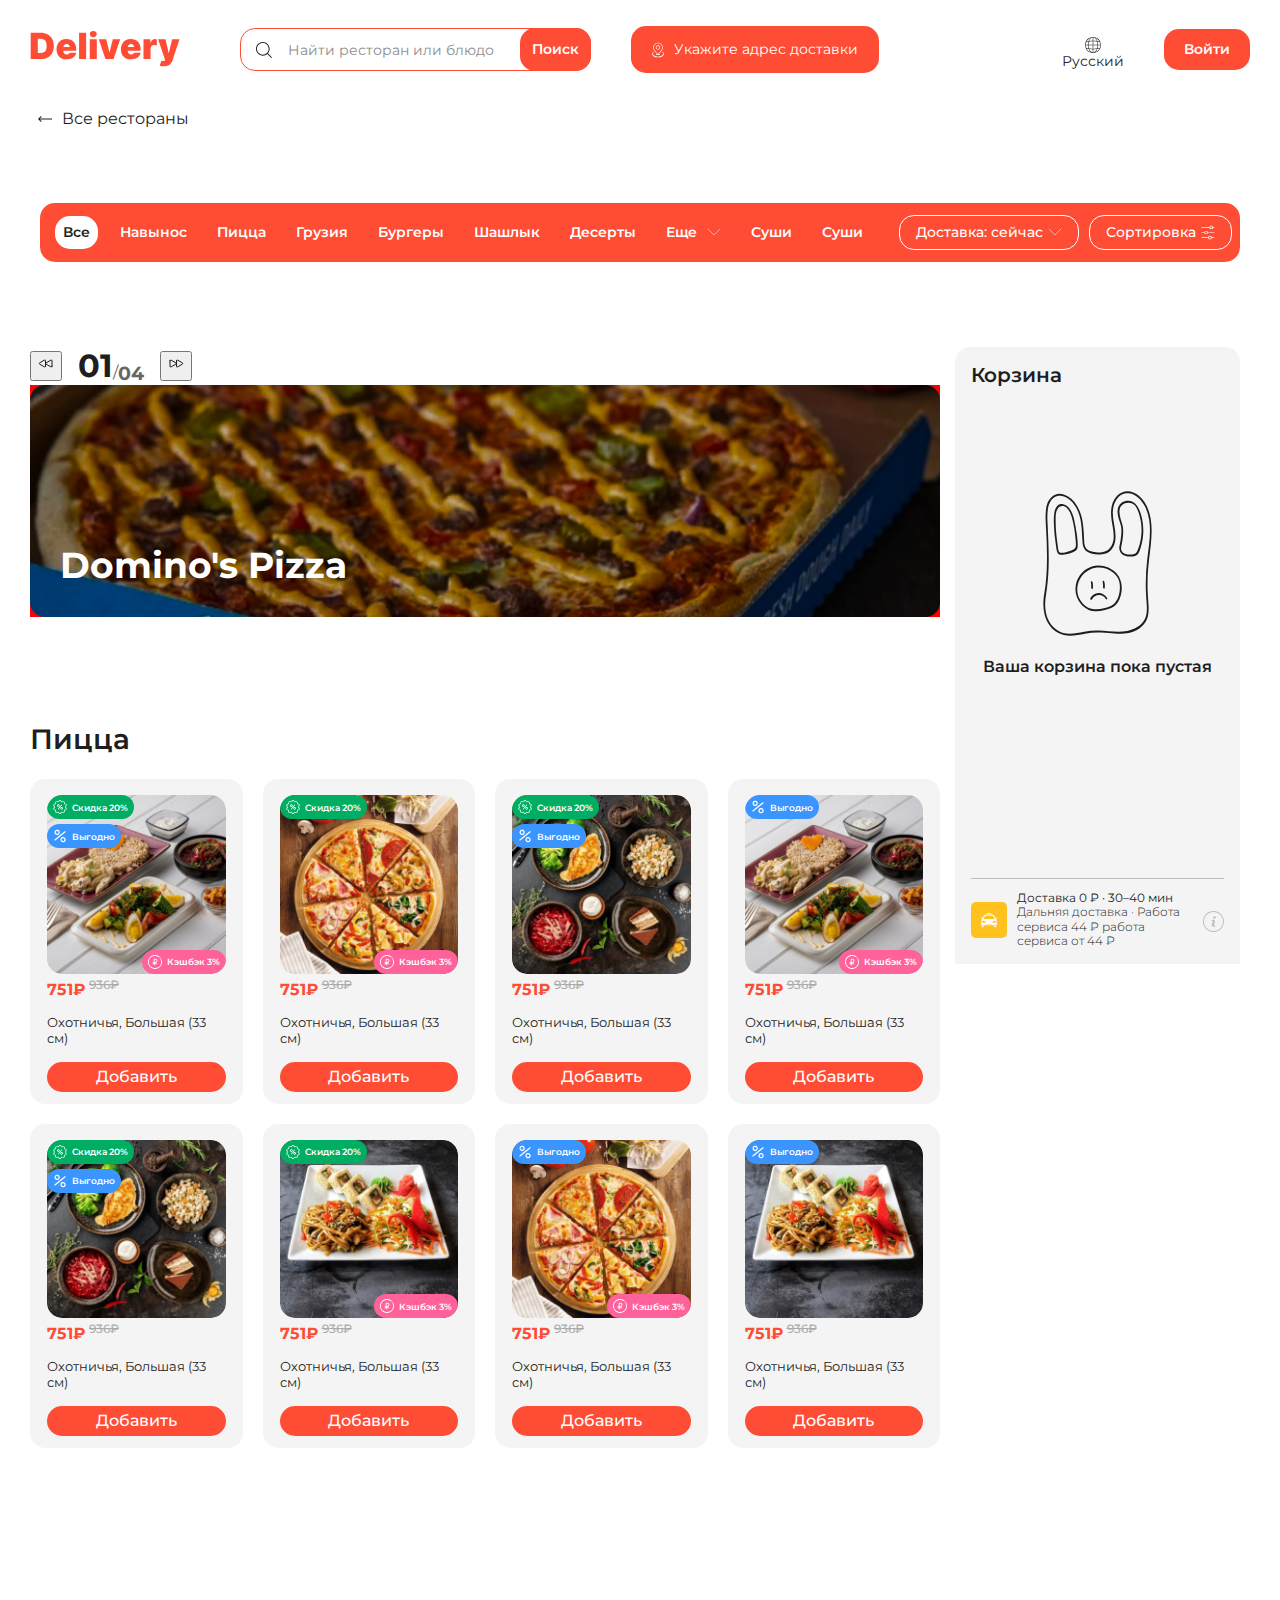
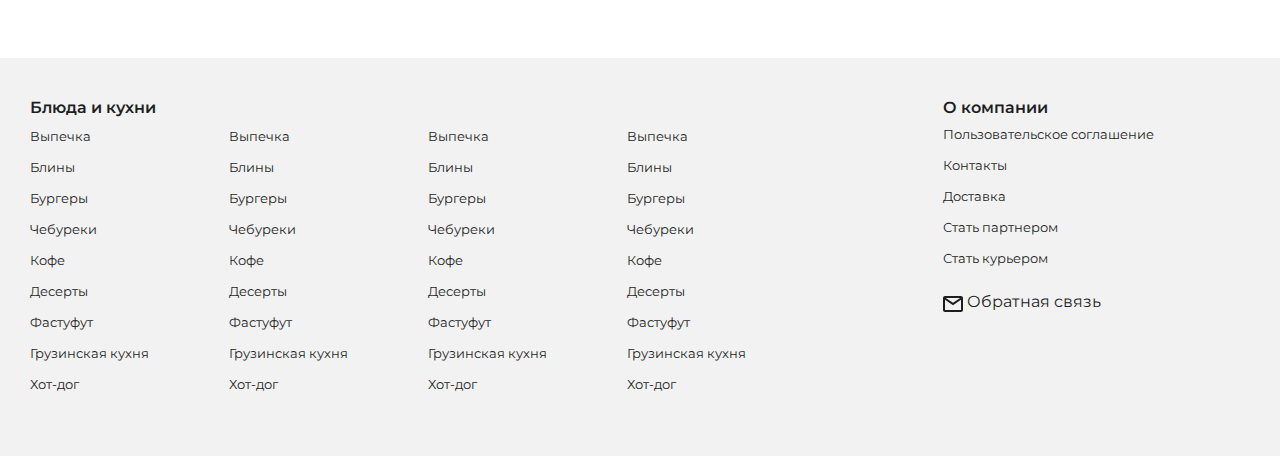
==== commit 42b8ce0b: "slider 70% finished" ====
--- a/products.html
+++ b/products.html
@@ -4,7 +4,6 @@
 <head>
 	<link rel="stylesheet" type="text/css" href="css/normalize.css" media="screen">
 	<link rel="stylesheet" type="text/css" href="css/grid.css" media="screen">
-	<link rel="stylesheet" type="text/css" href="css/swiper-bundle.min.css" media="screen">
 	<link rel="stylesheet" type="text/css" href="css/style.css" media="screen">
 	<meta name="viewport" content="width=device-width, initial-scale=1.0">
 	<meta charset="UTF-8">
@@ -392,42 +391,45 @@
 									</button>
 								</div>
 								<div class="slider-wrapper">
-									<div class="slider-slide">
-										<div class="slider-img">
-											<img src="images/domin-bg.png" alt="">
-											<div class="slider-info">
-												<div class="domin-title">
-													<h4 class="c-white">Domino's Pizza</h4>
-												</div>
-											</div>
-										</div>
-									</div>
-									<div class="slider-slide">
-										<div class="slider-img">
-											<img src="images/offer-img3.png" alt="">
-											<div class="slider-info">
-												<div class="domin-title">
-													<h4 class="c-white">Domino's Pizza</h4>
-												</div>
-											</div>
-										</div>
-									</div>
-									<div class="slider-slide">
-										<div class="slider-img">
-											<img src="images/pizza-card-3.png" alt="">
-											<div class="slider-info">
-												<div class="domin-title">
-													<h4 class="c-white">Domino's Pizza</h4>
-												</div>
-											</div>
-										</div>
-									</div>
-									<div class="slider-slide">
-										<div class="slider-img">
-											<img src="images/pizza-card-6.png" alt="">
-											<div class="slider-info">
-												<div class="domin-title">
-													<h4 class="c-white">Domino's Pizza</h4>
+									<div class="slider-inner">
+										<div class="slider-slide">
+											<div class="slider-img">
+												<img src="images/domin-bg.png" alt="">
+												<div class="slider-info">
+													<div class="domin-title">
+														<h4 class="c-white">Domino's Pizza</h4>
+													</div>
+												</div>
+											</div>
+										</div>
+										<div class="slider-slide">
+											<div class="slider-img">
+												<img src="images/domin-bg.png" alt="">
+
+												<div class="slider-info">
+													<div class="domin-title">
+														<h4 class="c-white">Domino's Pizza</h4>
+													</div>
+												</div>
+											</div>
+										</div>
+										<div class="slider-slide">
+											<div class="slider-img">
+												<img src="images/domin-bg.png" alt="">
+												<div class="slider-info">
+													<div class="domin-title">
+														<h4 class="c-white">Domino's Pizza</h4>
+													</div>
+												</div>
+											</div>
+										</div>
+										<div class="slider-slide">
+											<div class="slider-img">
+												<img src="images/domin-bg.png" alt="">
+												<div class="slider-info">
+													<div class="domin-title">
+														<h4 class="c-white">Domino's Pizza</h4>
+													</div>
 												</div>
 											</div>
 										</div>
@@ -795,7 +797,6 @@
 
 	</div>
 	<!-- script section -->
-	<script src="js/swiper-bundle.min.js"></script>
 	<script src="js/script.js"></script>
 
 </body>
--- a/css/style.css
+++ b/css/style.css
@@ -995,10 +995,21 @@
 .domin .slider-img{
 	position: relative;
 }
-/* .domin .slider-wrapper{
-	display: flex;
+.domin .slider-wrapper {
 	overflow: hidden;
-} */
+}
+.domin .slider-inner {
+	transition: all 0.3s linear;
+}
+.domin .slider-img img{
+	width: 100%;
+	object-fit: cover;
+	background: red;
+}
+.domin .slider-slide{
+	height: 300px;
+	width: 100%;
+}
 .domin .slider-info{
 	position: absolute;
 	bottom: 30px;
